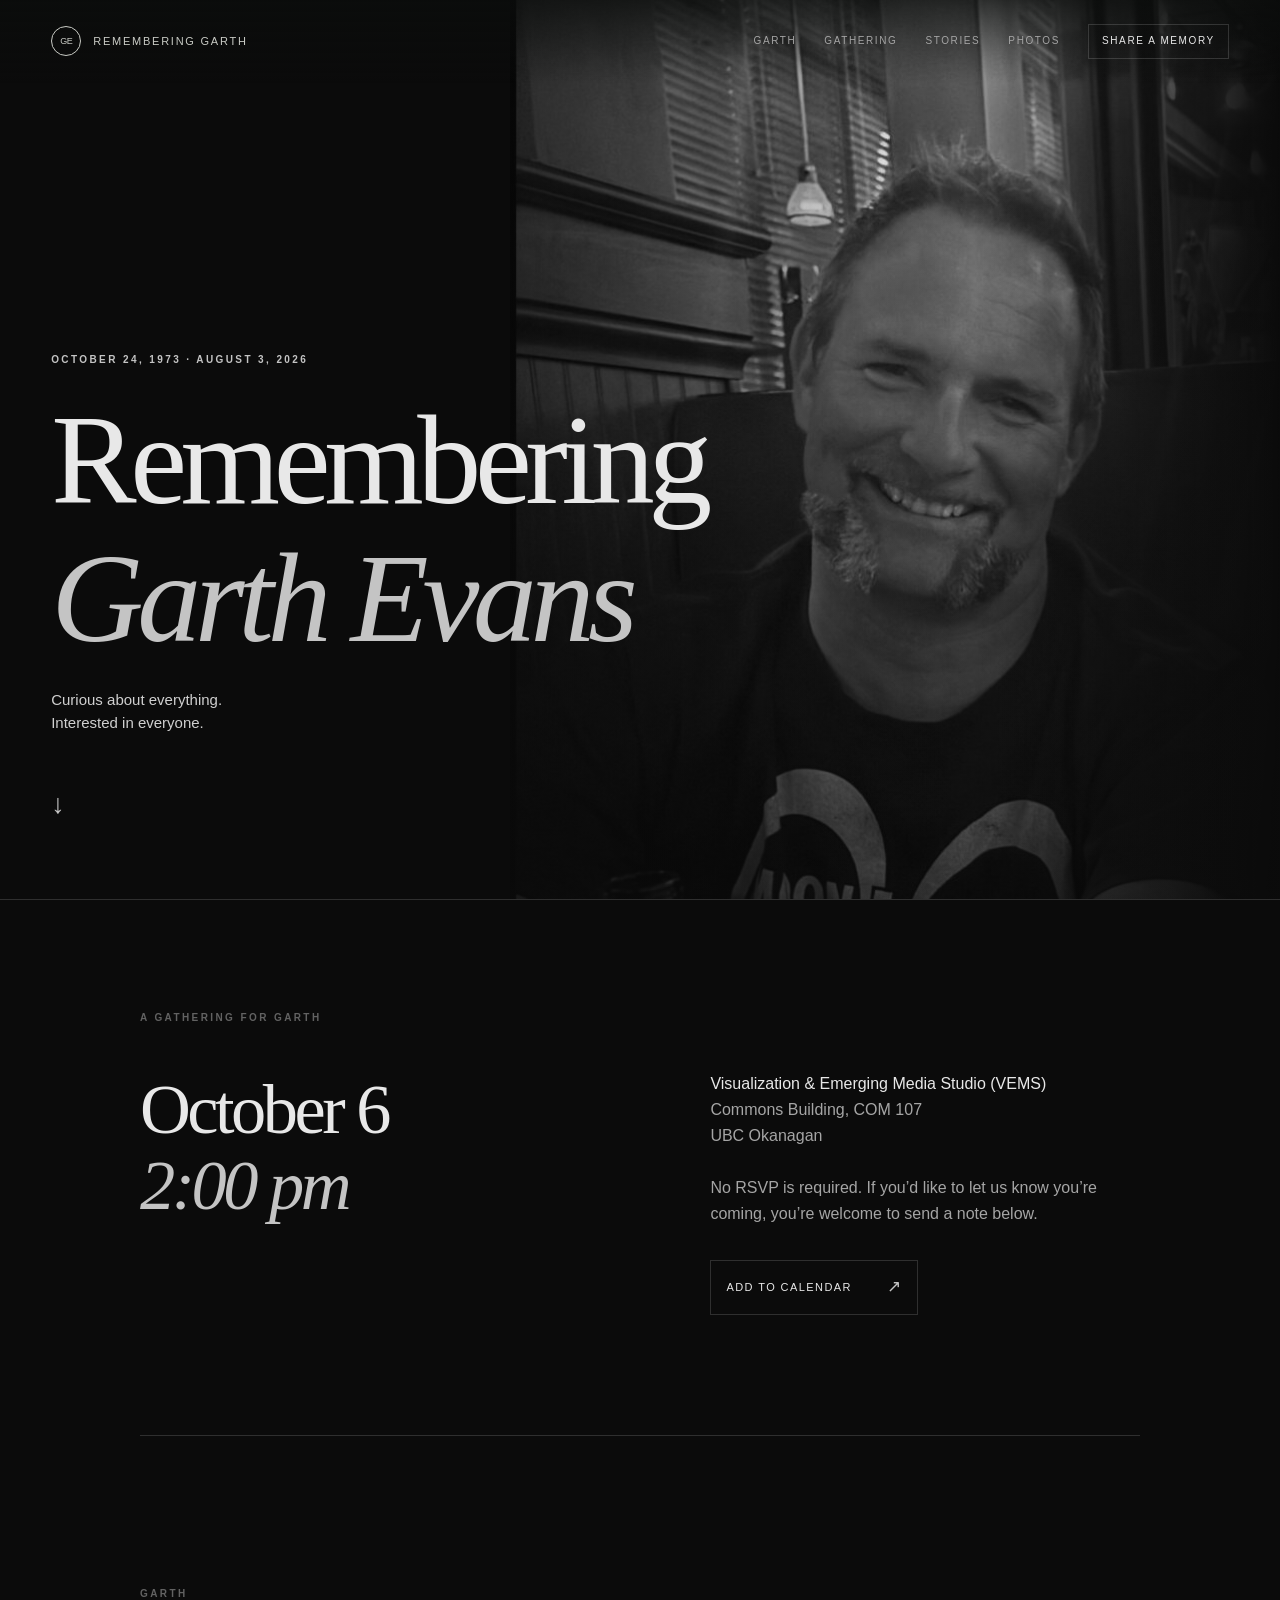
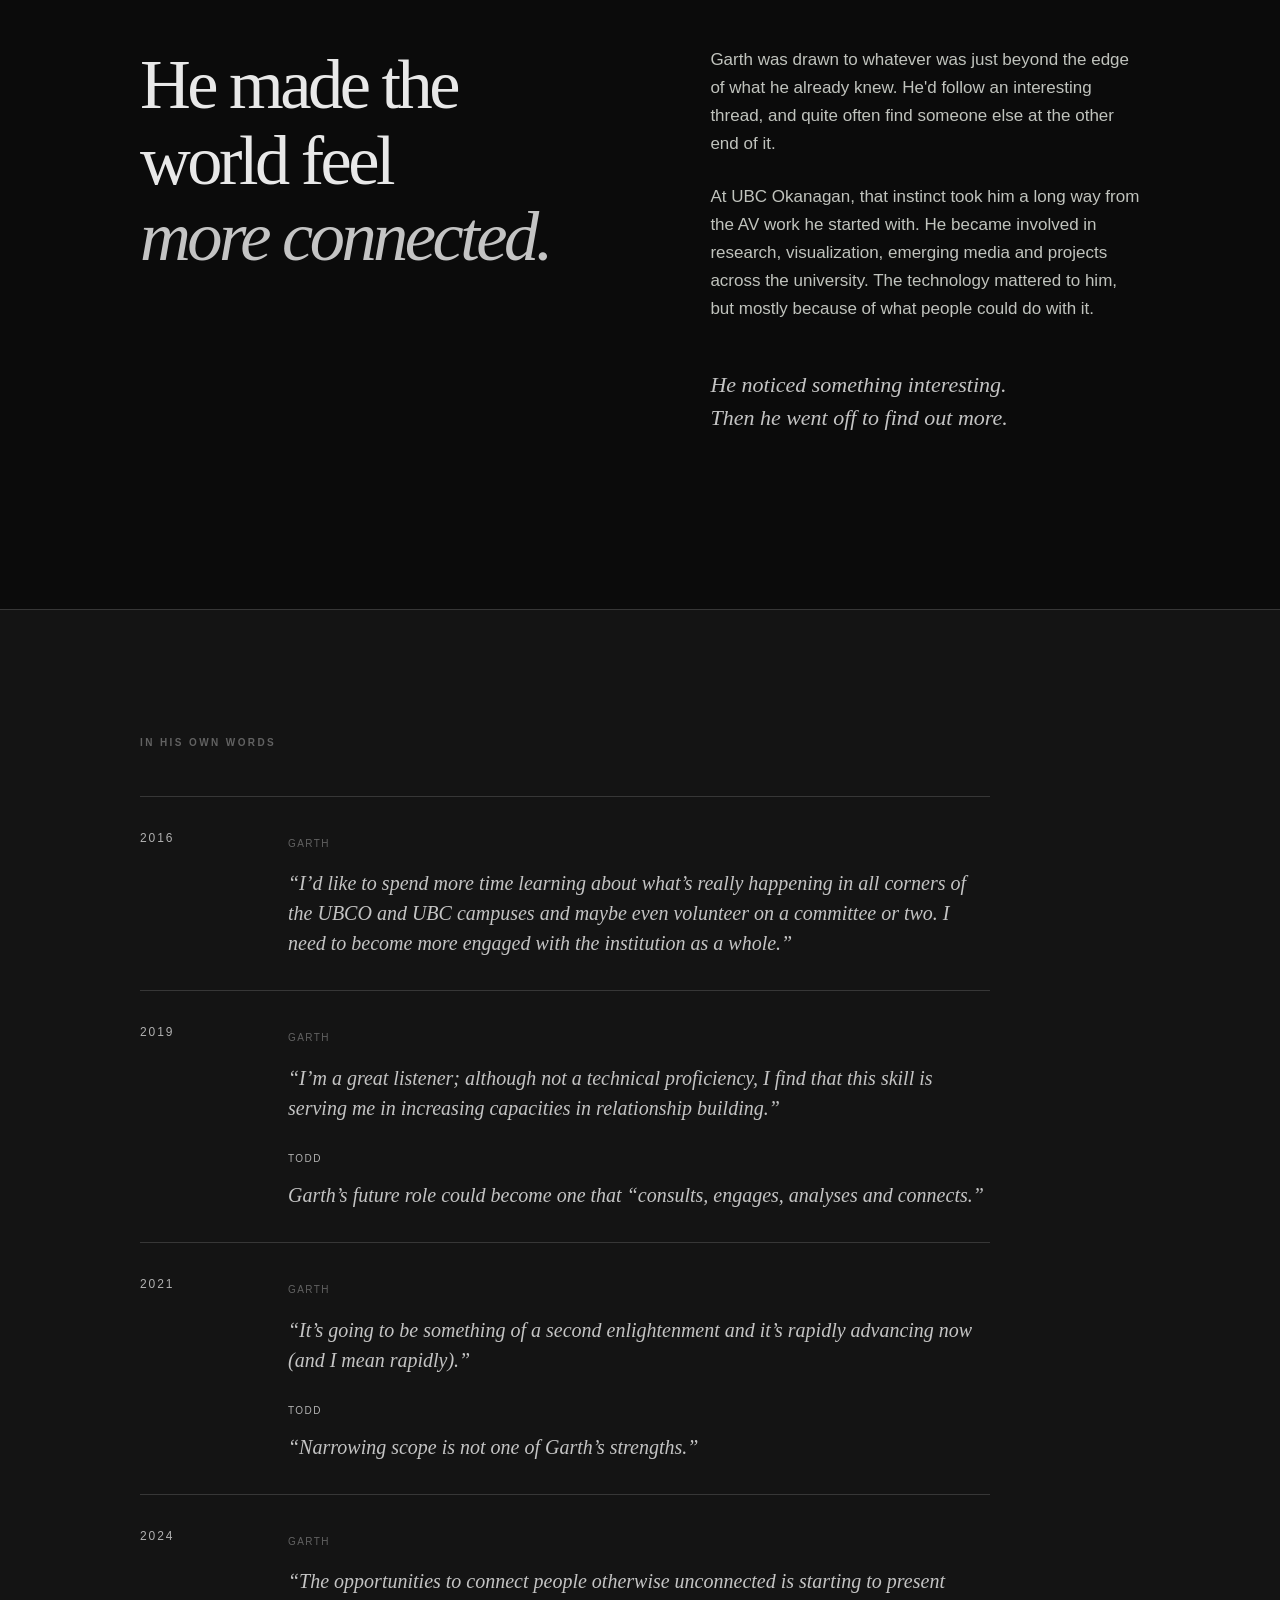
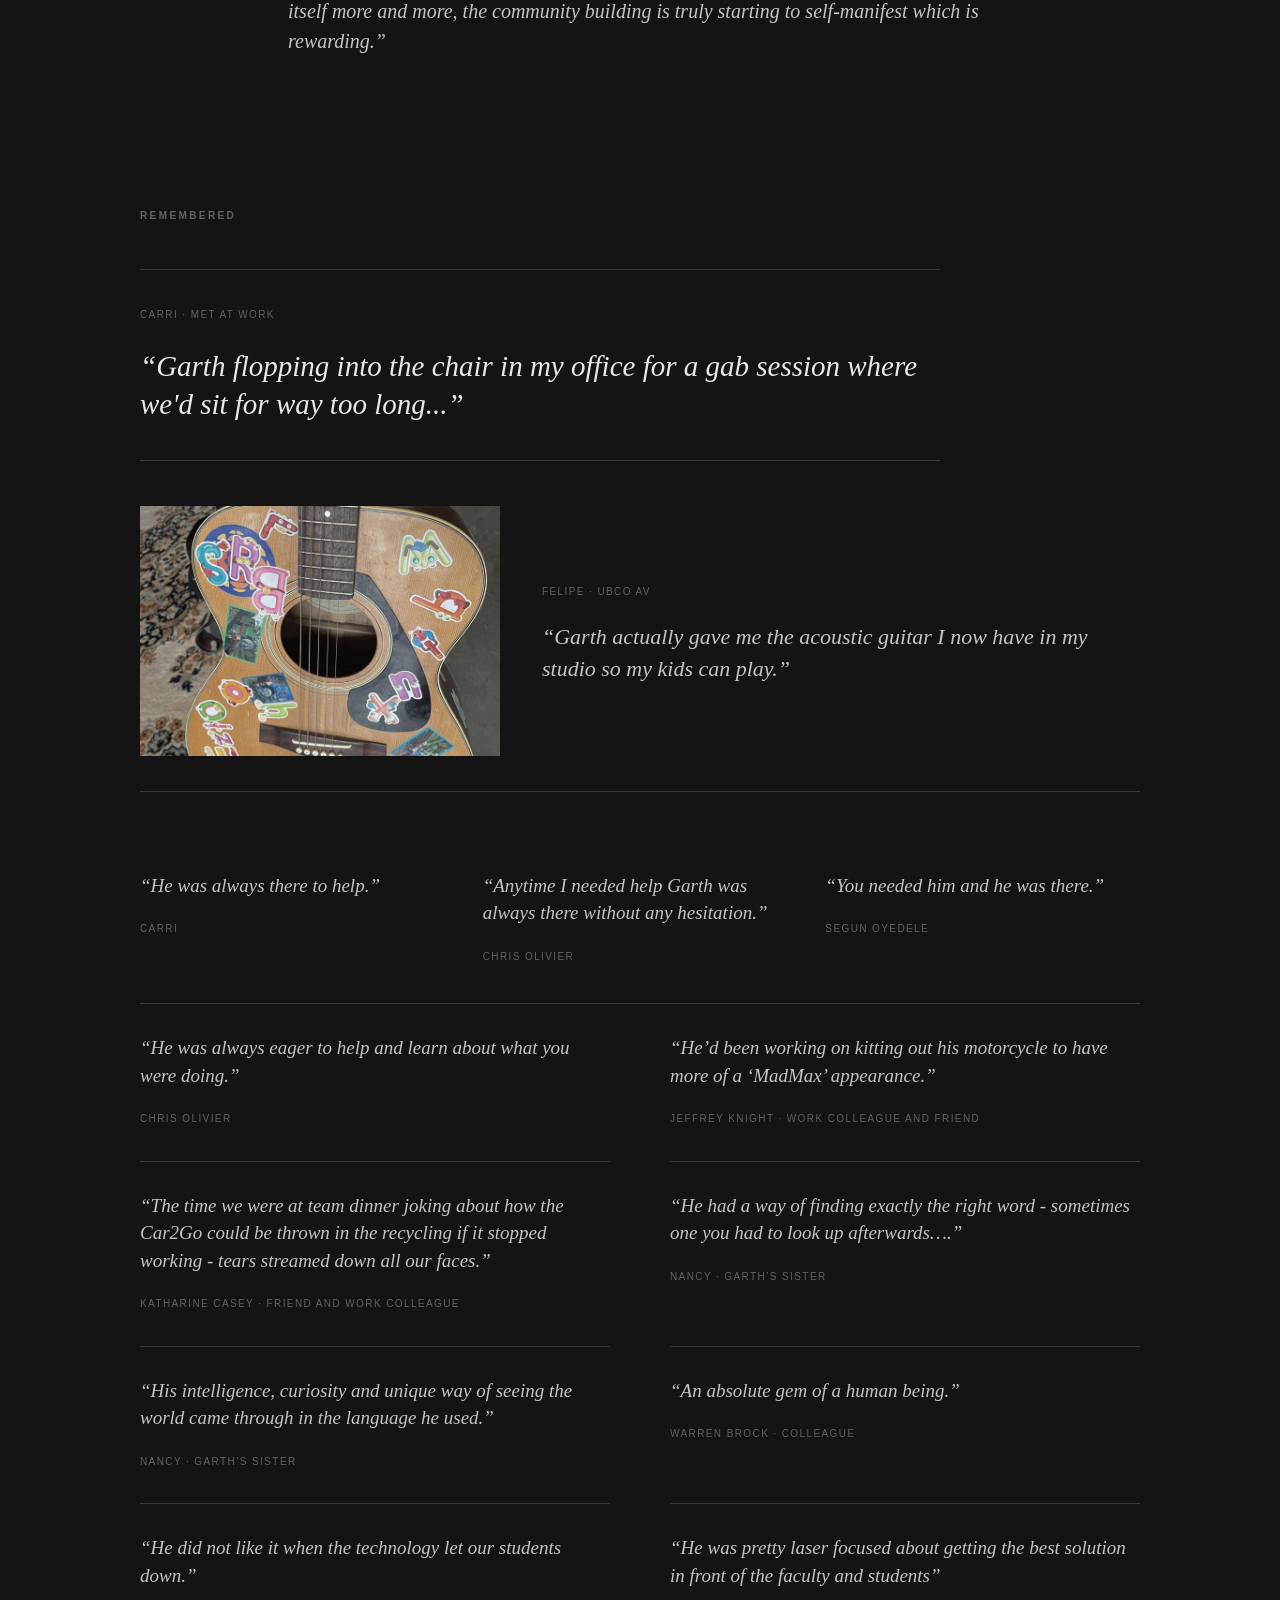
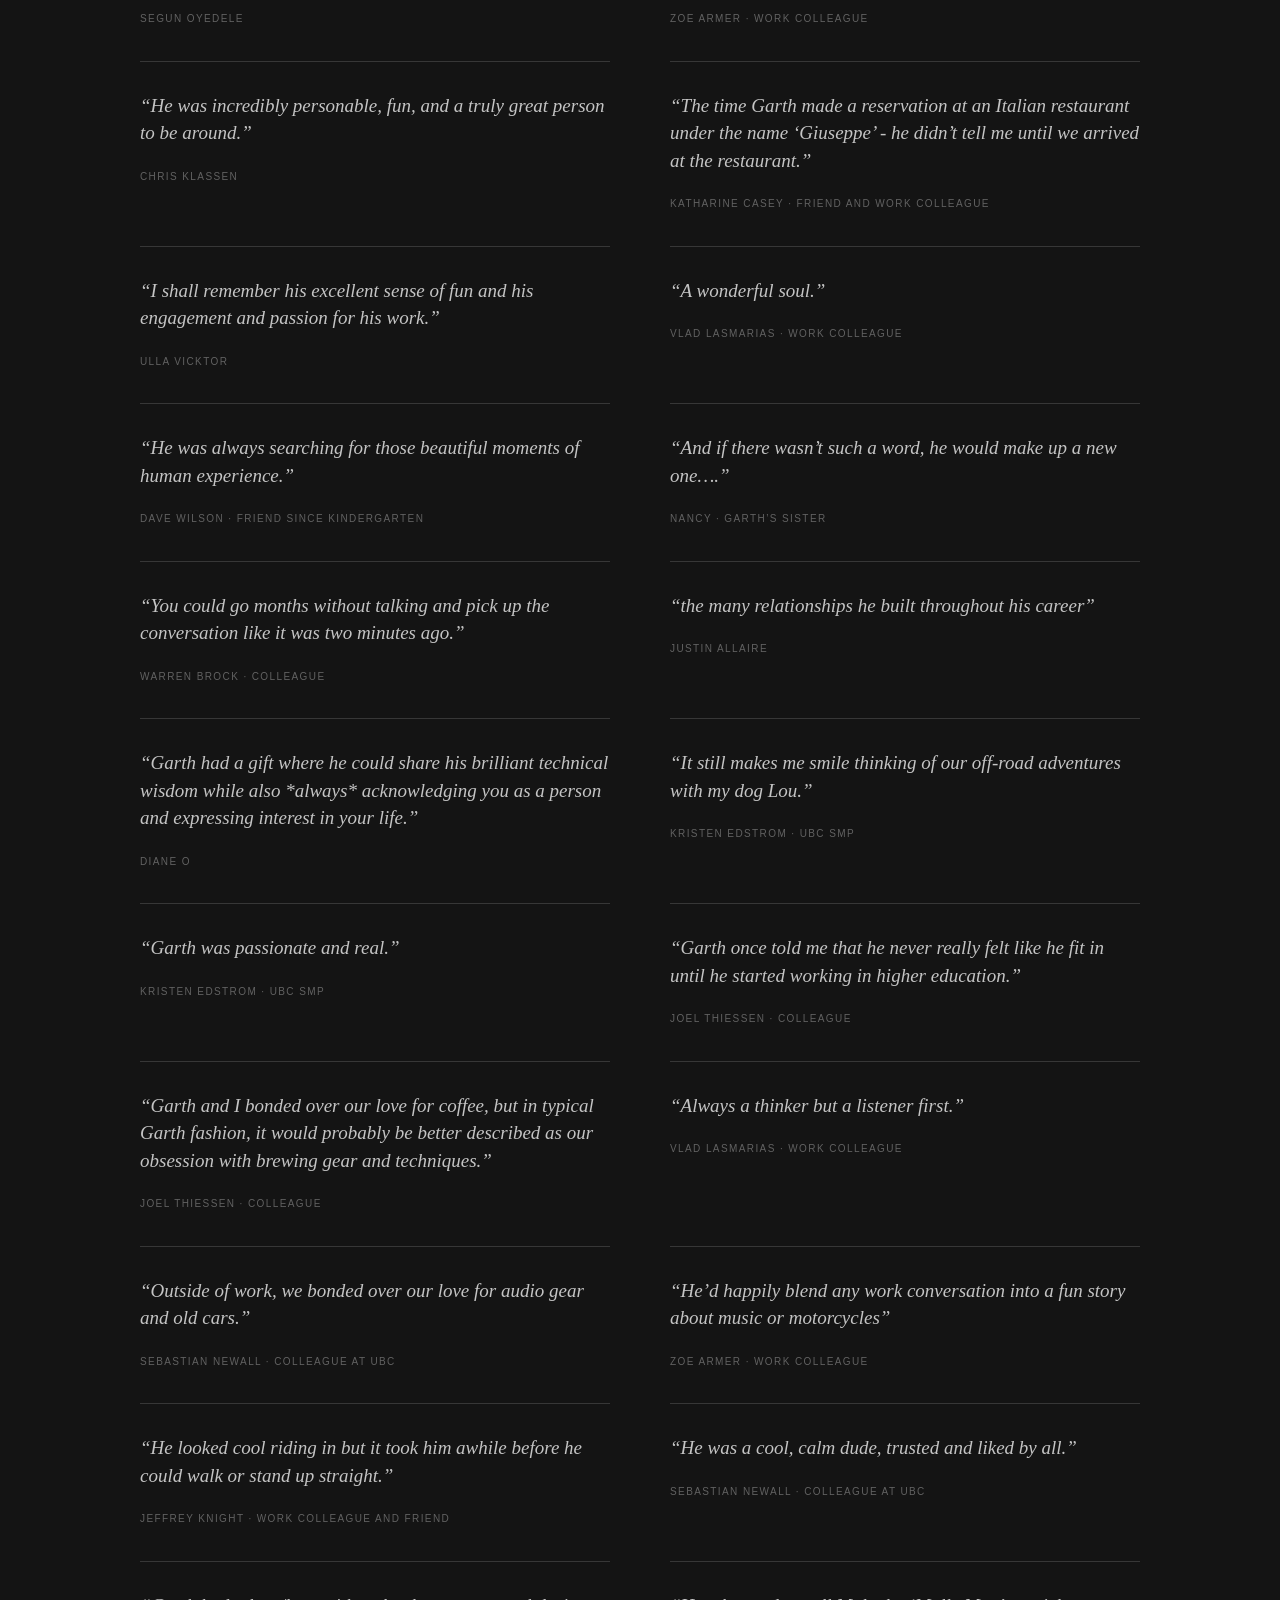
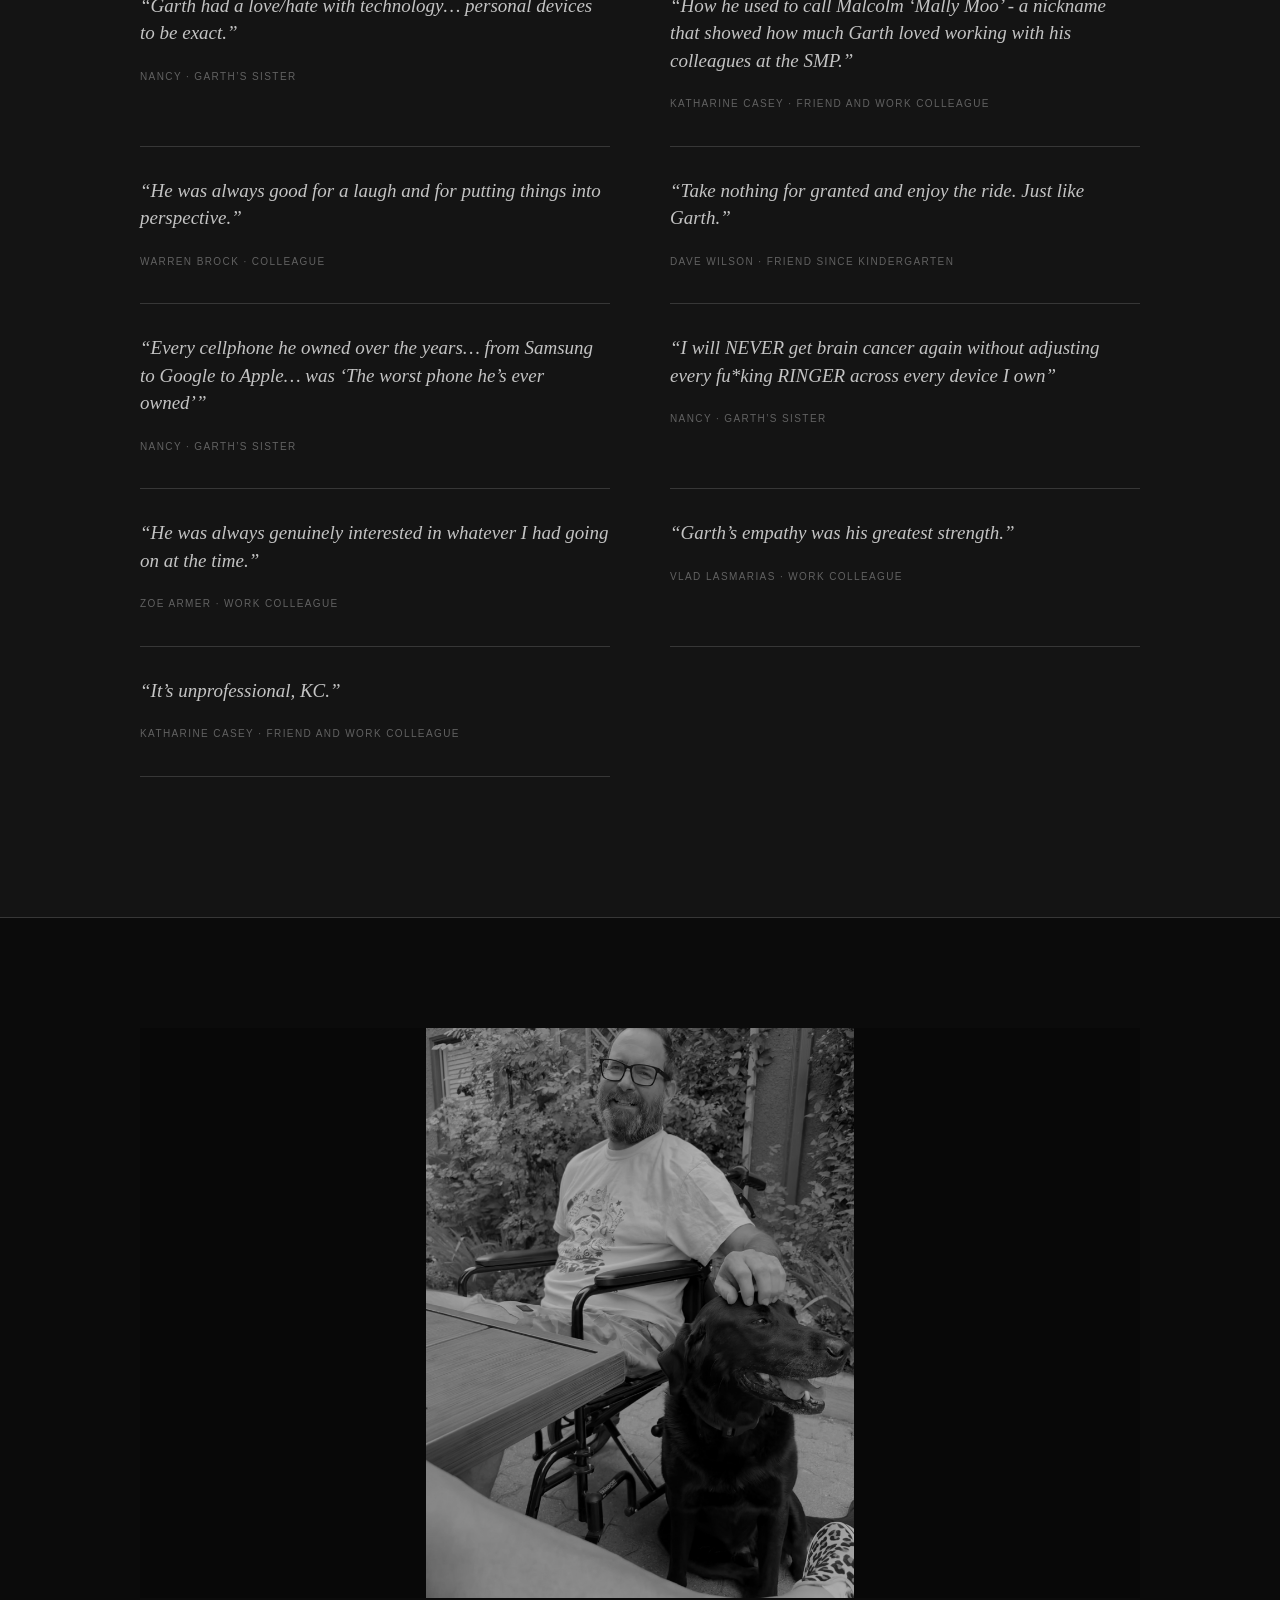
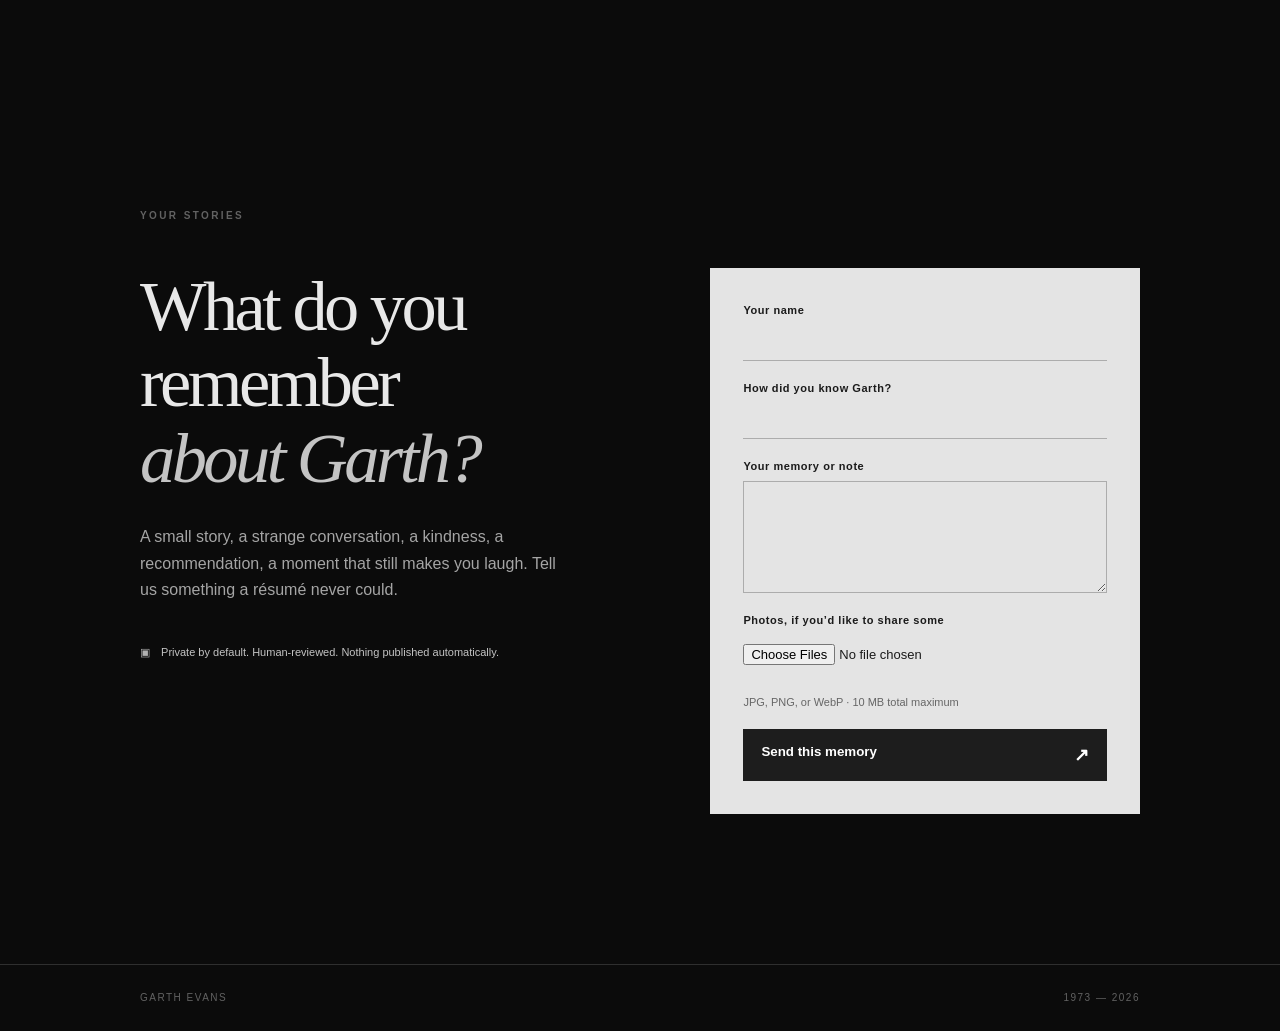
==== index.html @ 9cedb0d4 "Add Vlad Lasmarias memory to Stories" ====
<!doctype html>
<html lang="en">
  <head>
    <meta charset="utf-8" />
    <meta name="viewport" content="width=device-width, initial-scale=1" />
    <meta name="description" content="Remembering Garth Evans." />
    <meta name="robots" content="noindex, nofollow, noarchive" />
    <title>Remembering Garth Evans</title>
    <link rel="icon" href="images/favicon.svg" type="image/svg+xml" />
    <!-- Cloudflare Web Analytics -->
    <script type="module" src="https://static.cloudflareinsights.com/beacon.min.js" data-cf-beacon='{"token": "80791ef4f39b44099631a481dbf4d709"}'></script>
    <!-- End Cloudflare Web Analytics -->
    <link rel="stylesheet" href="assets/site.css" />
  </head>
  <body>
    <div class="site-bg" aria-hidden="true"></div>
    <header class="site-header">
      <a class="mark" href="#top" aria-label="Remembering Garth home"><span>GE</span> Remembering Garth</a>
      <nav aria-label="Main navigation">
        <a href="#story">Garth</a>
        <a href="#gathering">Gathering</a>
        <a href="#stories">Stories</a>
        <a href="#photos">Photos</a>
        <a class="nav-share" href="#share">Share a memory</a>
      </nav>
    </header>
    <main id="top">
      <section class="hero">
        <div class="hero-content">
          <p class="date">October 24, 1973 · August 3, 2026</p>
          <h1>Remembering<br /><em>Garth Evans</em></h1>
          <p class="hero-line">Curious about everything.<br />Interested in everyone.</p>
          <a class="down" href="#gathering" aria-label="See gathering details">↓</a>
        </div>
      </section>
      <section id="gathering" class="gathering section-shell">
        <div class="section-label">A gathering for Garth</div>
        <div class="gathering-grid">
          <h2>October 6<br /><em>2:00 pm</em></h2>
          <div class="gathering-copy">
            <p><strong>Visualization &amp; Emerging Media Studio (VEMS)</strong><br />Commons Building, COM 107<br />UBC Okanagan</p>
            <p>No RSVP is required. If you’d like to let us know you’re coming, you’re welcome to send a note below.</p>
            <a class="calendar-link" href="event.ics" download>Add to calendar <span>↗</span></a>
          </div>
        </div>
      </section>
      <section id="story" class="story section-shell">
          <div class="section-label">Garth</div>
        <div class="story-grid">
          <div><h2>He made the world feel<br /><em>more connected.</em></h2></div>
          <div class="story-copy">
            <p>Garth was drawn to whatever was just beyond the edge of what he already knew. He'd follow an interesting thread, and quite often find someone else at the other end of it.</p>
            <p>At UBC Okanagan, that instinct took him a long way from the AV work he started with. He became involved in research, visualization, emerging media and projects across the university. The technology mattered to him, but mostly because of what people could do with it.</p>
            <p class="signature">He noticed something interesting.<br />Then he went off to find out more.</p>
          </div>
        </div>
      </section>
      <section id="stories" class="remembered">
        <div class="section-shell">
          <div class="section-label">In his own words</div>
          <div class="review-sequence">
            <article class="review-entry"><div class="review-year">2016</div><div><span>Garth</span><p>“I’d like to spend more time learning about what’s really happening in all corners of the UBCO and UBC campuses and maybe even volunteer on a committee or two. I need to become more engaged with the institution as a whole.”</p></div></article>
            <article class="review-entry"><div class="review-year">2019</div><div><span>Garth</span><p>“I’m a great listener; although not a technical proficiency, I find that this skill is serving me in increasing capacities in relationship building.”</p><span class="review-counterpoint">Todd</span><p>Garth’s future role could become one that “consults, engages, analyses and connects.”</p></div></article>
            <article class="review-entry"><div class="review-year">2021</div><div><span>Garth</span><p>“It’s going to be something of a second enlightenment and it’s rapidly advancing now (and I mean rapidly).”</p><span class="review-counterpoint">Todd</span><p>“Narrowing scope is not one of Garth’s strengths.”</p></div></article>
            <article class="review-entry"><div class="review-year">2024</div><div><span>Garth</span><p>“The opportunities to connect people otherwise unconnected is starting to present itself more and more, the community building is truly starting to self-manifest which is rewarding.”</p></div></article>
          </div>
          <div class="remembered-voices">
            <div class="section-label">Remembered</div>
            <div class="voice-feature">
              <span>Carri · met at work</span>
              <p>“Garth flopping into the chair in my office for a gab session where we'd sit for way too long...”</p>
            </div>
            <figure class="voice-photo">
              <img src="images/felipe-garth-guitar.jpg" alt="The acoustic guitar Garth gave Felipe, now covered with his son's stickers" />
              <figcaption><span>Felipe · UBCO AV</span><p>“Garth actually gave me the acoustic guitar I now have in my studio so my kids can play.”</p></figcaption>
            </figure>
            <div class="voice-refrain">
              <blockquote><p>“He was always there to help.”</p><cite>Carri</cite></blockquote>
              <blockquote><p>“Anytime I needed help Garth was always there without any hesitation.”</p><cite>Chris Olivier</cite></blockquote>
              <blockquote><p>“You needed him and he was there.”</p><cite>Segun Oyedele</cite></blockquote>
            </div>
            <div class="voice-grid">
              <blockquote><p>“He was always eager to help and learn about what you were doing.”</p><cite>Chris Olivier</cite></blockquote>
              <blockquote><p>“He’d been working on kitting out his motorcycle to have more of a ‘MadMax’ appearance.”</p><cite>Jeffrey Knight · work colleague and friend</cite></blockquote>
              <blockquote><p>“The time we were at team dinner joking about how the Car2Go could be thrown in the recycling if it stopped working - tears streamed down all our faces.”</p><cite>Katharine Casey · friend and work colleague</cite></blockquote>
              <blockquote><p>“He had a way of finding exactly the right word - sometimes one you had to look up afterwards….”</p><cite>Nancy · Garth’s sister</cite></blockquote>
              <blockquote><p>“His intelligence, curiosity and unique way of seeing the world came through in the language he used.”</p><cite>Nancy · Garth’s sister</cite></blockquote>
              <blockquote><p>“An absolute gem of a human being.”</p><cite>Warren Brock · colleague</cite></blockquote>
              <blockquote><p>“He did not like it when the technology let our students down.”</p><cite>Segun Oyedele</cite></blockquote>
              <blockquote><p>“He was pretty laser focused about getting the best solution in front of the faculty and students”</p><cite>Zoe Armer · work colleague</cite></blockquote>
              <blockquote><p>“He was incredibly personable, fun, and a truly great person to be around.”</p><cite>Chris Klassen</cite></blockquote>
              <blockquote><p>“The time Garth made a reservation at an Italian restaurant under the name ‘Giuseppe’ - he didn’t tell me until we arrived at the restaurant.”</p><cite>Katharine Casey · friend and work colleague</cite></blockquote>
              <blockquote><p>“I shall remember his excellent sense of fun and his engagement and passion for his work.”</p><cite>Ulla Vicktor</cite></blockquote>
              <blockquote><p>“A wonderful soul.”</p><cite>Vlad Lasmarias · work colleague</cite></blockquote>
              <blockquote><p>“He was always searching for those beautiful moments of human experience.”</p><cite>Dave Wilson · friend since kindergarten</cite></blockquote>
              <blockquote><p>“And if there wasn’t such a word, he would make up a new one….”</p><cite>Nancy · Garth’s sister</cite></blockquote>
              <blockquote><p>“You could go months without talking and pick up the conversation like it was two minutes ago.”</p><cite>Warren Brock · colleague</cite></blockquote>
              <blockquote><p>“the many relationships he built throughout his career”</p><cite>Justin Allaire</cite></blockquote>
              <blockquote><p>“Garth had a gift where he could share his brilliant technical wisdom while also *always* acknowledging you as a person and expressing interest in your life.”</p><cite>Diane O</cite></blockquote>
              <blockquote><p>“It still makes me smile thinking of our off-road adventures with my dog Lou.”</p><cite>Kristen Edstrom · UBC SMP</cite></blockquote>
              <blockquote><p>“Garth was passionate and real.”</p><cite>Kristen Edstrom · UBC SMP</cite></blockquote>
              <blockquote><p>“Garth once told me that he never really felt like he fit in until he started working in higher education.”</p><cite>Joel Thiessen · colleague</cite></blockquote>
              <blockquote><p>“Garth and I bonded over our love for coffee, but in typical Garth fashion, it would probably be better described as our obsession with brewing gear and techniques.”</p><cite>Joel Thiessen · colleague</cite></blockquote>
              <blockquote><p>“Always a thinker but a listener first.”</p><cite>Vlad Lasmarias · work colleague</cite></blockquote>
              <blockquote><p>“Outside of work, we bonded over our love for audio gear and old cars.”</p><cite>Sebastian Newall · colleague at UBC</cite></blockquote>
              <blockquote><p>“He’d happily blend any work conversation into a fun story about music or motorcycles”</p><cite>Zoe Armer · work colleague</cite></blockquote>
              <blockquote><p>“He looked cool riding in but it took him awhile before he could walk or stand up straight.”</p><cite>Jeffrey Knight · work colleague and friend</cite></blockquote>
              <blockquote><p>“He was a cool, calm dude, trusted and liked by all.”</p><cite>Sebastian Newall · colleague at UBC</cite></blockquote>
              <blockquote><p>“Garth had a love/hate with technology… personal devices to be exact.”</p><cite>Nancy · Garth’s sister</cite></blockquote>
              <blockquote><p>“How he used to call Malcolm ‘Mally Moo’ - a nickname that showed how much Garth loved working with his colleagues at the SMP.”</p><cite>Katharine Casey · friend and work colleague</cite></blockquote>
              <blockquote><p>“He was always good for a laugh and for putting things into perspective.”</p><cite>Warren Brock · colleague</cite></blockquote>
              <blockquote><p>“Take nothing for granted and enjoy the ride. Just like Garth.”</p><cite>Dave Wilson · friend since kindergarten</cite></blockquote>
              <blockquote><p>“Every cellphone he owned over the years… from Samsung to Google to Apple… was ‘The worst phone he’s ever owned’”</p><cite>Nancy · Garth’s sister</cite></blockquote>
              <blockquote><p>“I will NEVER get brain cancer again without adjusting every fu*king RINGER across every device I own”</p><cite>Nancy · Garth’s sister</cite></blockquote>
              <blockquote><p>“He was always genuinely interested in whatever I had going on at the time.”</p><cite>Zoe Armer · work colleague</cite></blockquote>
              <blockquote><p>“Garth’s empathy was his greatest strength.”</p><cite>Vlad Lasmarias · work colleague</cite></blockquote>
              <blockquote><p>“It’s unprofessional, KC.”</p><cite>Katharine Casey · friend and work colleague</cite></blockquote>
            </div>
          </div>
        </div>
      </section>
      <section id="photos" class="photo-break" aria-label="Garth in the garden">
        <img src="images/garth-garden.jpg" alt="Garth Evans with a black dog in a garden" />
      </section>
      <section id="share" class="share section-shell">
        <div class="section-label">Your stories</div>
        <div class="share-grid">
          <div>
            <h2>What do you remember<br /><em>about Garth?</em></h2>
            <p class="share-intro">A small story, a strange conversation, a kindness, a recommendation, a moment that still makes you laugh. Tell us something a résumé never could.</p>
            <p class="private"><span>▣</span> Private by default. Human-reviewed. Nothing published automatically.</p>
          </div>
          <form id="memory-form" class="memory-form" action="https://formsubmit.co/toddzim+ge@gmail.com" method="POST" enctype="multipart/form-data">
            <input type="hidden" name="_subject" value="A memory of Garth Evans" />
            <input type="hidden" name="_template" value="table" />
            <input type="hidden" name="_next" value="https://toddzim33.github.io/garth-evans-memorial/thanks.html" />
            <input type="hidden" name="_url" value="https://toddzim33.github.io/garth-evans-memorial/" />
            <input type="text" name="_honey" tabindex="-1" autocomplete="off" aria-hidden="true" style="display:none" />
            <label>Your name<input name="name" type="text" autocomplete="name" required /></label>
            <label>How did you know Garth?<input name="relationship" type="text" /></label>
            <label>Your memory or note<textarea name="memory" rows="5" required></textarea></label>
            <label>Photos, if you’d like to share some<input name="photo" type="file" accept="image/jpeg,image/png,image/webp" multiple /></label>
            <p class="form-status" id="photo-status" role="status">JPG, PNG, or WebP · 10 MB total maximum</p>
            <button type="submit">Send this memory <span>↗</span></button>
          </form>
        </div>
      </section>
    </main>
    <footer><div class="section-shell"><span>Garth Evans</span><span>1973 — 2026</span></div></footer>
    <script src="assets/site.js"></script>
  </body>
</html>
---- assets/site.css ----
:root { --black:#0b0b0b; --ink:#e8e8e8; --muted:#a5a5a5; --dim:#626262; --green:#c4c4c4; --accent:#b1b1b1; --line:rgba(232,232,232,.16); }
* { box-sizing:border-box; } html { scroll-behavior:smooth; } body { margin:0; background:var(--black); color:var(--ink); font-family:Arial,Helvetica,sans-serif; line-height:1.65; } a { color:inherit; text-decoration:none; } img { display:block; width:100%; }
.site-bg { position:fixed; inset:0; z-index:-2; background:var(--black); opacity:.55; }
.site-header { position:fixed; top:0; left:0; right:0; z-index:20; display:flex; justify-content:space-between; align-items:center; padding:24px 4vw; background:linear-gradient(rgba(11,13,12,.75),transparent); } .mark { display:flex; align-items:center; gap:12px; font-size:11px; letter-spacing:.16em; text-transform:uppercase; color:#c9cbc5; } .mark span { display:grid; place-items:center; width:30px; height:30px; border:1px solid #c9cbc5; border-radius:50%; font-size:9px; letter-spacing:-.06em; } nav { display:flex; align-items:center; gap:28px; font-size:10px; letter-spacing:.16em; text-transform:uppercase; color:var(--muted); } nav a:hover { color:#fff; } .nav-share { padding:8px 13px; border:1px solid var(--line); color:var(--ink); }
.section-shell { width:min(1000px,88vw); margin:auto; } .hero { min-height:100vh; height:800px; max-height:100vh; position:relative; display:flex; align-items:flex-end; border-bottom:1px solid var(--line); background:var(--black); overflow:hidden; } .hero::before { content:""; position:absolute; inset:0; background:url("../images/garth-in-memoriam-bw.jpg") right center/auto 100% no-repeat; filter:brightness(1); -webkit-mask-image:linear-gradient(90deg,transparent 0%,rgba(0,0,0,.35) 10%,#000 28%,#000 76%,transparent 100%); mask-image:linear-gradient(90deg,transparent 0%,rgba(0,0,0,.35) 10%,#000 28%,#000 76%,transparent 100%); } .hero::after { content:""; position:absolute; inset:0; background:linear-gradient(90deg,rgba(11,11,11,.94) 0%,rgba(11,11,11,.55) 44%,rgba(11,11,11,0) 76%,rgba(11,11,11,.38) 100%),linear-gradient(transparent 18%,rgba(11,11,11,.68) 100%); } .hero-content { position:relative; z-index:1; padding:0 4vw 8vh; } .date,.section-label { color:var(--green); text-transform:uppercase; letter-spacing:.24em; font-size:10px; font-weight:bold; } h1,h2,h3 { margin:0; font-family:Georgia,"Times New Roman",serif; font-weight:normal; line-height:1.08; letter-spacing:-.05em; } h1 { font-size:clamp(58px,10vw,130px); margin:22px 0; } h1 em,h2 em { color:var(--green); font-style:italic; } .hero-line { color:#d0d0d0; font-size:15px; line-height:1.5; } .down { display:block; margin-top:48px; color:var(--green); font-size:27px; }
.story { padding:150px 0; } .story-grid,.share-grid { display:grid; grid-template-columns:1fr 1fr; gap:11vw; } .section-label { margin-bottom:44px; color:var(--dim); } h2 { font-size:clamp(42px,5.5vw,72px); } .story-copy { color:#c0c3bd; font-size:17px; max-width:490px; } .story-copy p { margin:0 0 25px; } .signature { color:var(--green); font:italic 22px/1.5 Georgia,serif; margin-top:45px !important; }
.gathering { padding:110px 0 120px; border-bottom:1px solid var(--line); } .gathering-grid { display:grid; grid-template-columns:1fr 1fr; gap:11vw; } .gathering-copy { color:var(--muted); font-size:16px; max-width:430px; } .gathering-copy p { margin:0 0 25px; } .gathering-copy strong { color:var(--ink); font-weight:normal; } .calendar-link { display:inline-flex; align-items:center; gap:35px; margin-top:8px; padding:12px 15px; border:1px solid var(--line); color:var(--ink); font-size:11px; letter-spacing:.13em; text-transform:uppercase; } .calendar-link span { color:var(--green); font-size:17px; } .calendar-link:hover { border-color:var(--ink); }
.remembered { padding:125px 0 140px; border-top:1px solid var(--line); border-bottom:1px solid var(--line); background:rgba(22,22,22,.88); } .review-sequence { max-width:850px; } .review-entry { display:grid; grid-template-columns:110px 1fr; gap:38px; padding:32px 0; border-top:1px solid var(--line); } .review-year { color:var(--accent); font-size:12px; letter-spacing:.16em; } .review-entry span { color:var(--dim); font-size:10px; text-transform:uppercase; letter-spacing:.14em; } .review-entry p { max-width:700px; margin:13px 0 0; color:var(--green); font:italic 20px/1.5 Georgia,serif; } .review-entry .review-counterpoint { display:block; margin-top:28px; color:var(--accent); }
.voice-photo { display:grid; grid-template-columns:minmax(220px,360px) 1fr; gap:42px; align-items:center; margin:45px 0 35px; padding:0 0 35px; border-bottom:1px solid var(--line); } .voice-photo img { width:100%; height:250px; object-fit:cover; object-position:center 62%; filter:grayscale(.35) contrast(.96); } .voice-photo figcaption span { color:var(--dim); font-size:10px; text-transform:uppercase; letter-spacing:.14em; } .voice-photo figcaption p { margin:18px 0 0; color:var(--green); font:italic 22px/1.45 Georgia,serif; }
.remembered-voices { margin-top:120px; } .voice-feature { max-width:800px; padding:30px 0 36px; border-top:1px solid var(--line); border-bottom:1px solid var(--line); } .voice-feature span,.voice-refrain cite,.voice-grid cite { color:var(--dim); font-size:10px; text-transform:uppercase; letter-spacing:.14em; font-style:normal; } .voice-feature p { margin:22px 0 0; color:var(--ink); font:italic 29px/1.3 Georgia,serif; } .voice-refrain { display:grid; grid-template-columns:repeat(3,1fr); gap:28px; padding:45px 0 35px; border-bottom:1px solid var(--line); } blockquote { margin:0; } .voice-refrain p,.voice-grid p { margin:0 0 15px; color:var(--green); font:italic 19px/1.45 Georgia,serif; } .voice-grid { display:grid; grid-template-columns:repeat(2,1fr); gap:0 60px; } .voice-grid blockquote { padding:30px 0; border-bottom:1px solid var(--line); }
.photo-break { width:min(1000px,88vw); margin:0 auto; padding:110px 0 80px; } .photo-break img { width:100%; height:570px; object-fit:contain; object-position:center; background:var(--black); filter:grayscale(1) brightness(.72); } .photo-break p { color:var(--dim); font:italic 12px Georgia,serif; margin:13px 0 0; }
.share { padding:130px 0 150px; } .share-intro { color:var(--muted); font-size:16px; max-width:420px; margin-top:28px; } .private { color:var(--green); font-size:11px; margin-top:40px; } .private span { color:var(--accent); margin-right:8px; } .memory-form { display:grid; gap:18px; padding:33px; background:#e4e4e4; color:#1b1b1b; } .memory-form label { display:grid; gap:5px; font-size:11px; font-weight:bold; letter-spacing:.05em; } .memory-form input[type=text],.memory-form textarea { width:100%; border:0; border-bottom:1px solid rgba(27,27,27,.28); padding:9px 0; background:transparent; color:#1b1b1b; font:16px Arial,sans-serif; outline:none; } .memory-form textarea { border:1px solid rgba(27,27,27,.28); padding:10px; resize:vertical; } .memory-form input[type=file] { width:100%; padding:10px 0; font:13px Arial,sans-serif; } .memory-form .check { display:block; font-weight:normal; letter-spacing:0; } .check input { accent-color:#666; margin-right:8px; } .memory-form button { border:0; padding:15px 18px; background:#1d1d1d; color:#fff; text-align:left; font-weight:bold; cursor:pointer; } .memory-form button span { float:right; font-size:18px; } .form-status { color:#666; font-size:11px; margin:0; } footer { border-top:1px solid var(--line); padding:25px 0; color:var(--dim); font-size:10px; letter-spacing:.15em; text-transform:uppercase; } footer .section-shell { display:flex; justify-content:space-between; }
@media(max-width:700px) { .site-header { padding:18px 6vw; } nav a:not(.nav-share) { display:none; } .hero { height:86vh; min-height:620px; } .hero::before { background-position:center center; background-size:auto 100%; } .hero-content { padding:0 6vw 8vh; } .story,.gathering,.remembered,.share { padding:90px 0; } .story-grid,.gathering-grid,.share-grid { grid-template-columns:1fr; gap:45px; } .review-entry { grid-template-columns:1fr; gap:10px; } .review-entry p { font-size:18px; } .remembered-voices { margin-top:85px; } .voice-feature p { font-size:24px; } .voice-photo { grid-template-columns:1fr; gap:22px; } .voice-photo img { height:300px; } .voice-refrain,.voice-grid { grid-template-columns:1fr; gap:0; } .voice-refrain blockquote { padding:25px 0; border-bottom:1px solid var(--line); } .photo-break { padding:75px 0 50px; } .photo-break img { height:520px; } footer .section-shell { display:block; } footer span { display:block; margin:7px 0; } }
.thanks-page { min-height:100vh; display:grid; place-items:center; background:var(--black); } .thanks { padding:10vh 0; } .thanks h1 { font-size:clamp(58px,10vw,120px); margin:22px 0; } .thanks p:not(.section-label) { color:var(--muted); font-size:17px; } .thanks-link { display:inline-block; margin-top:32px; color:var(--green); font-size:12px; text-transform:uppercase; letter-spacing:.14em; }
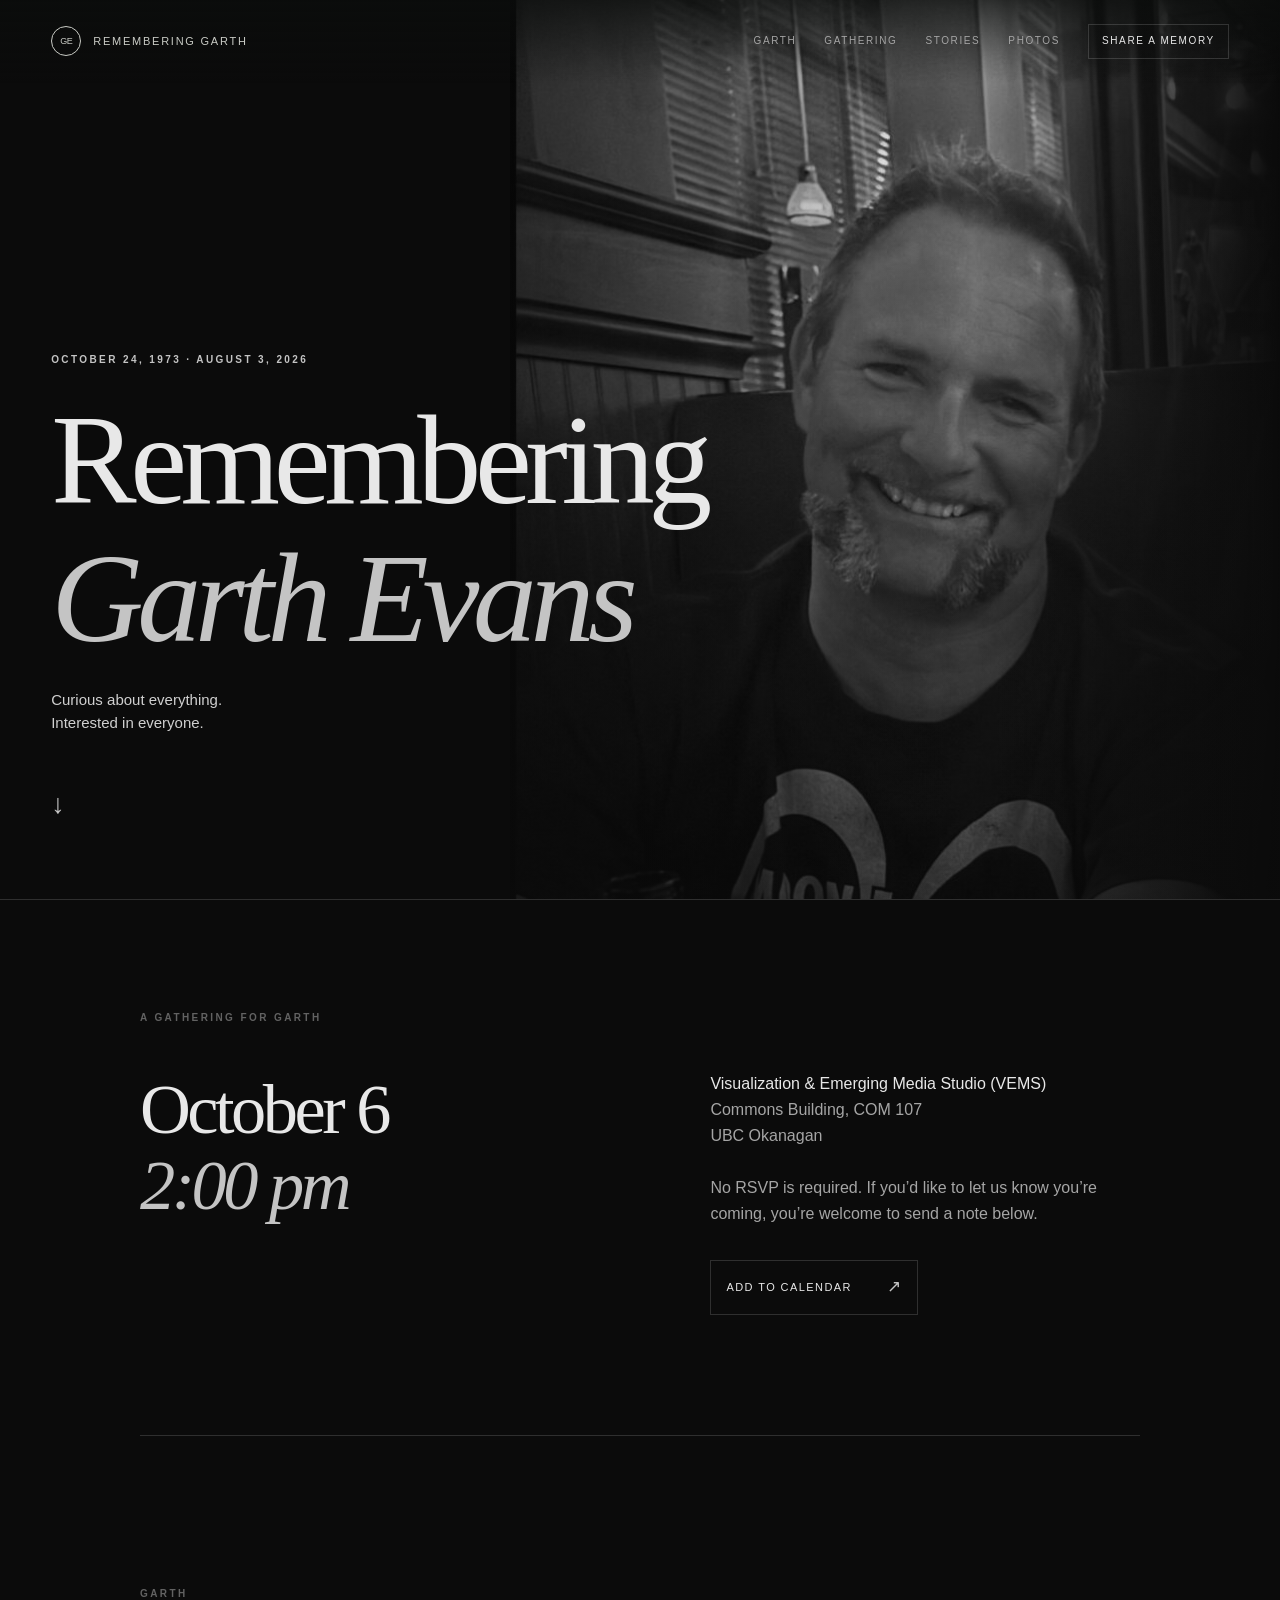
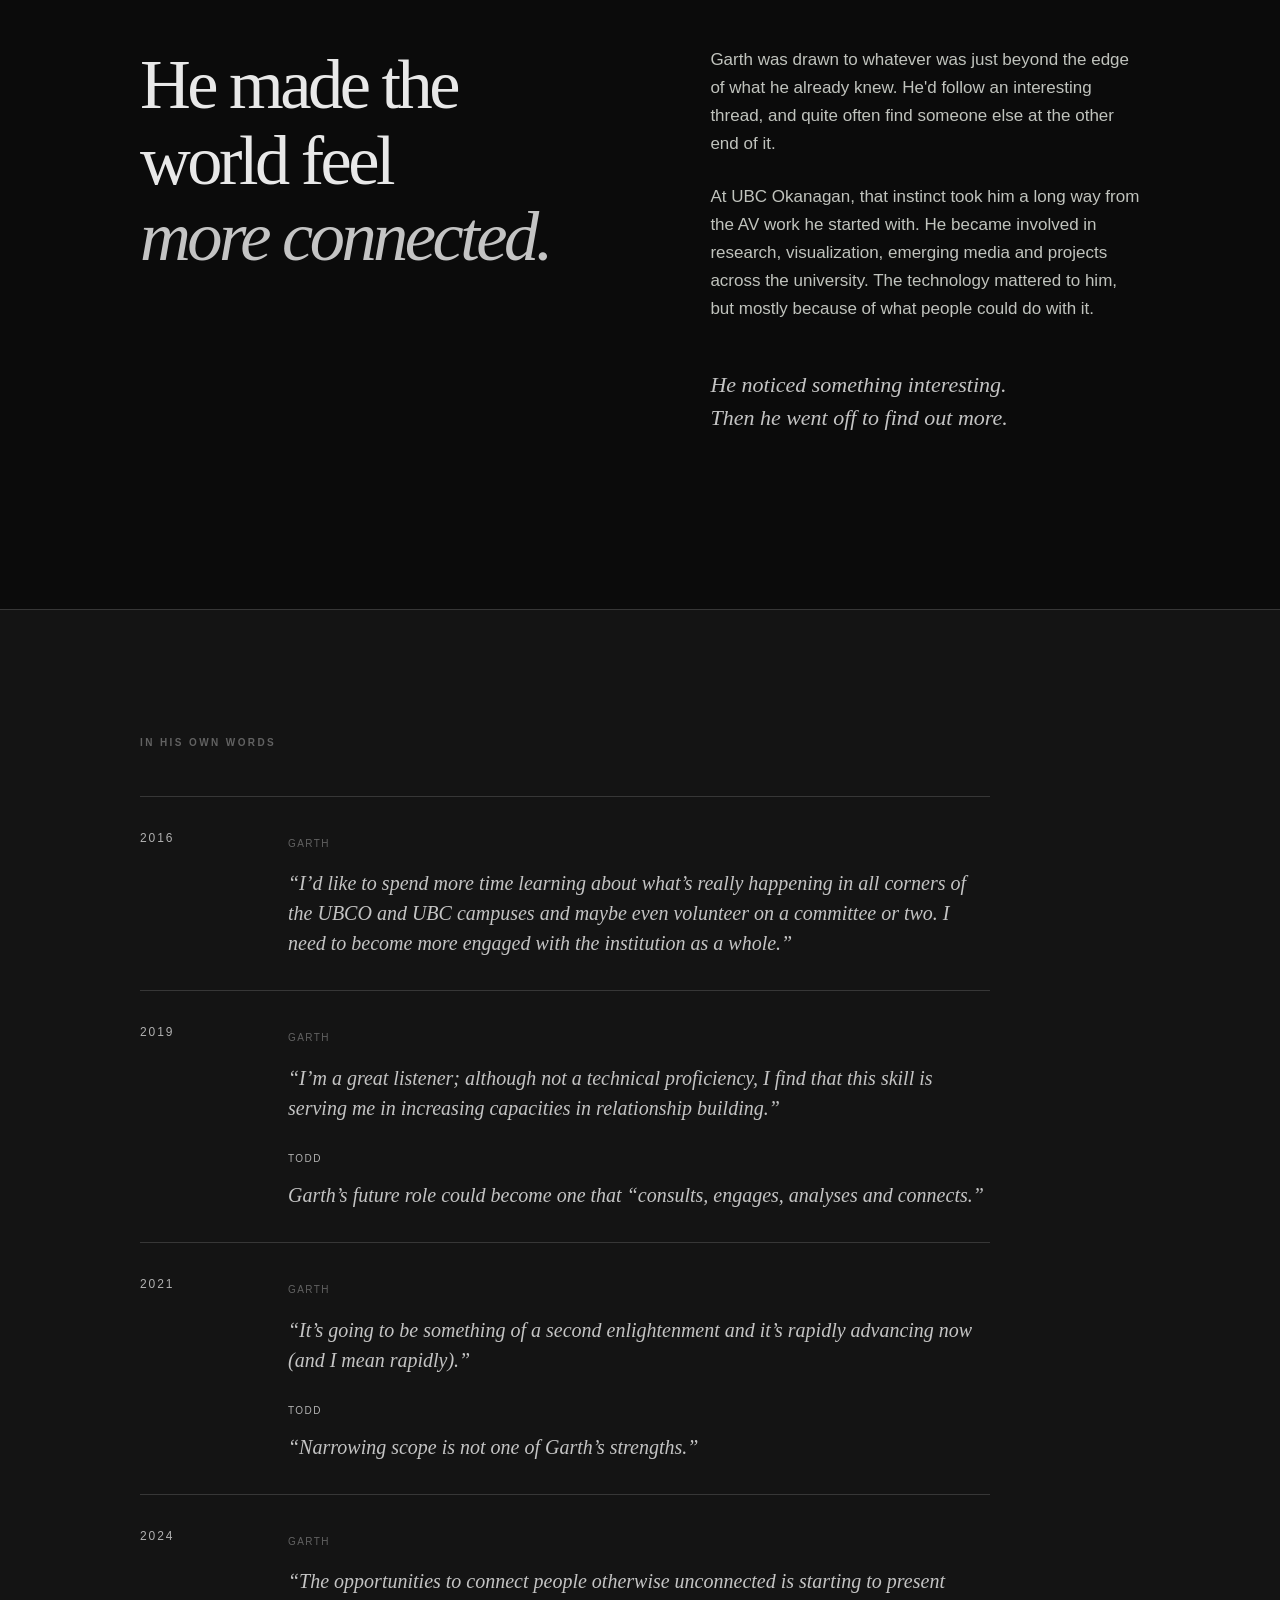
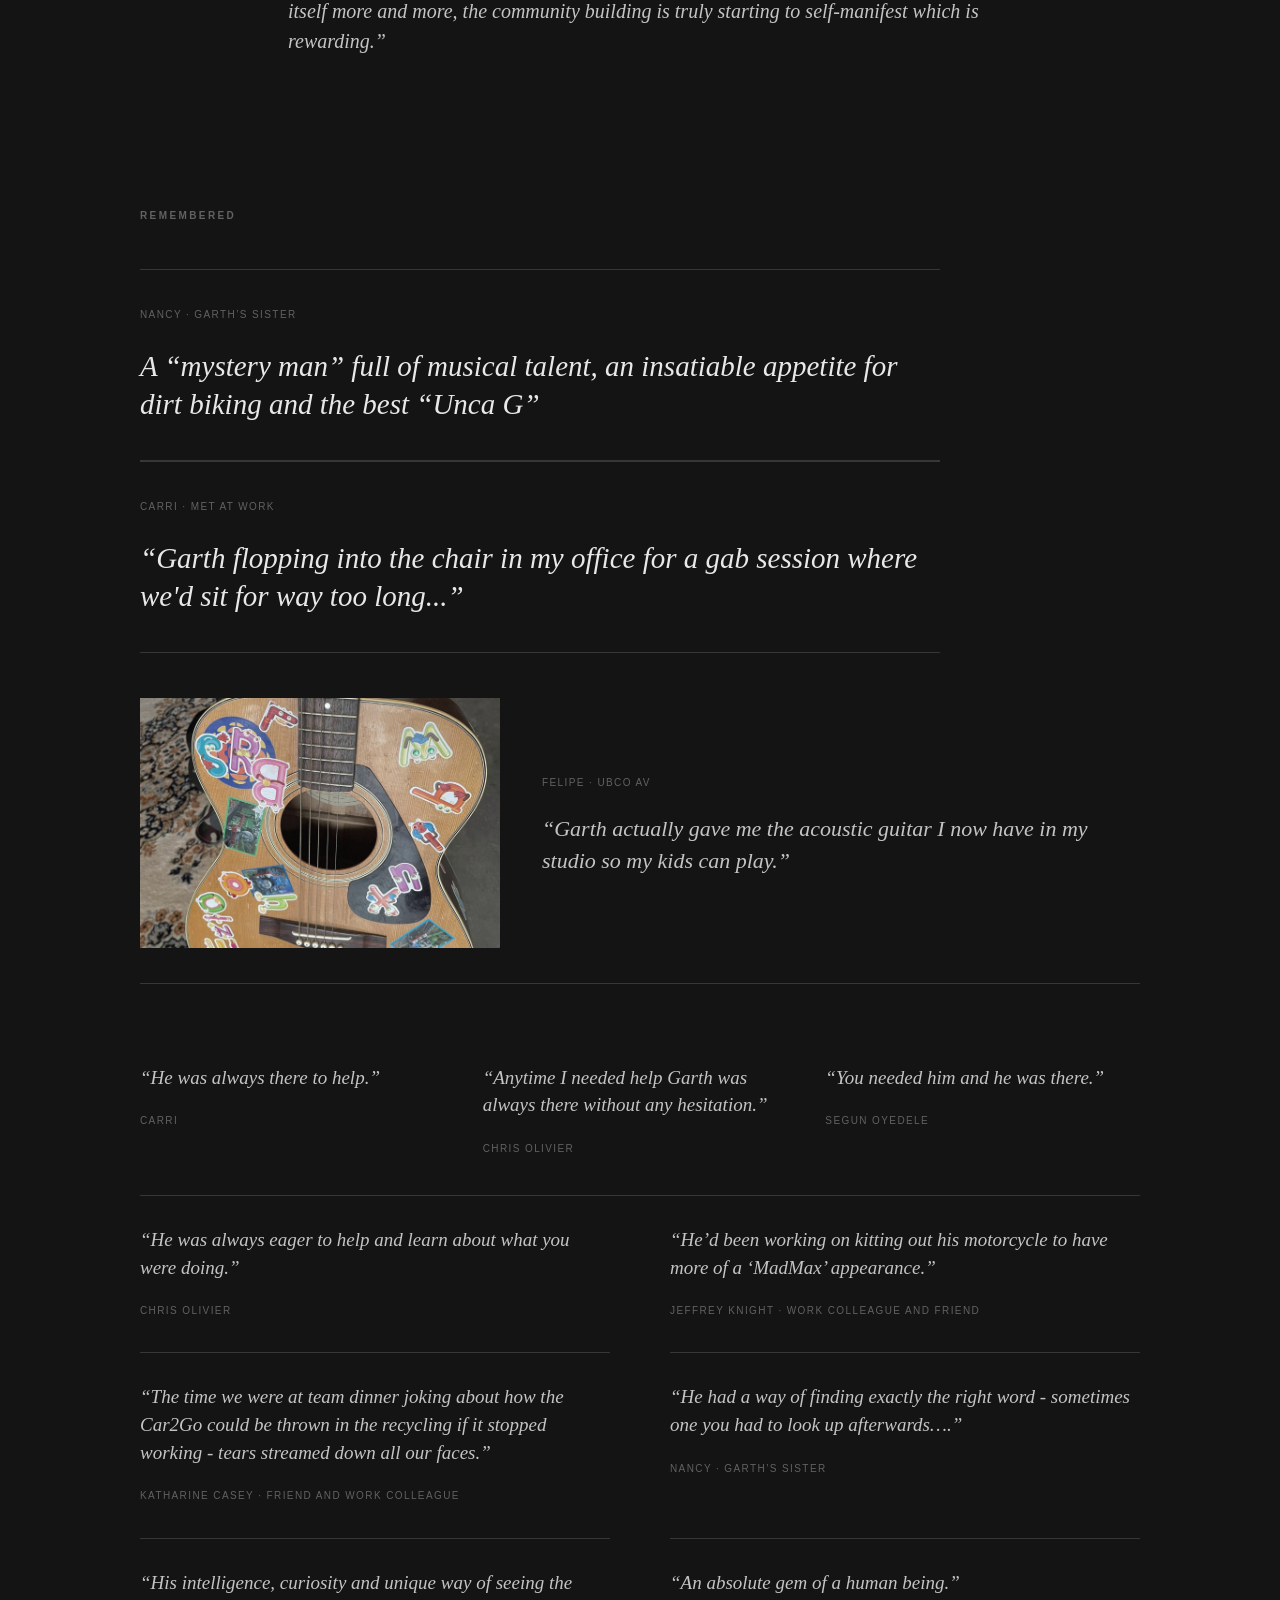
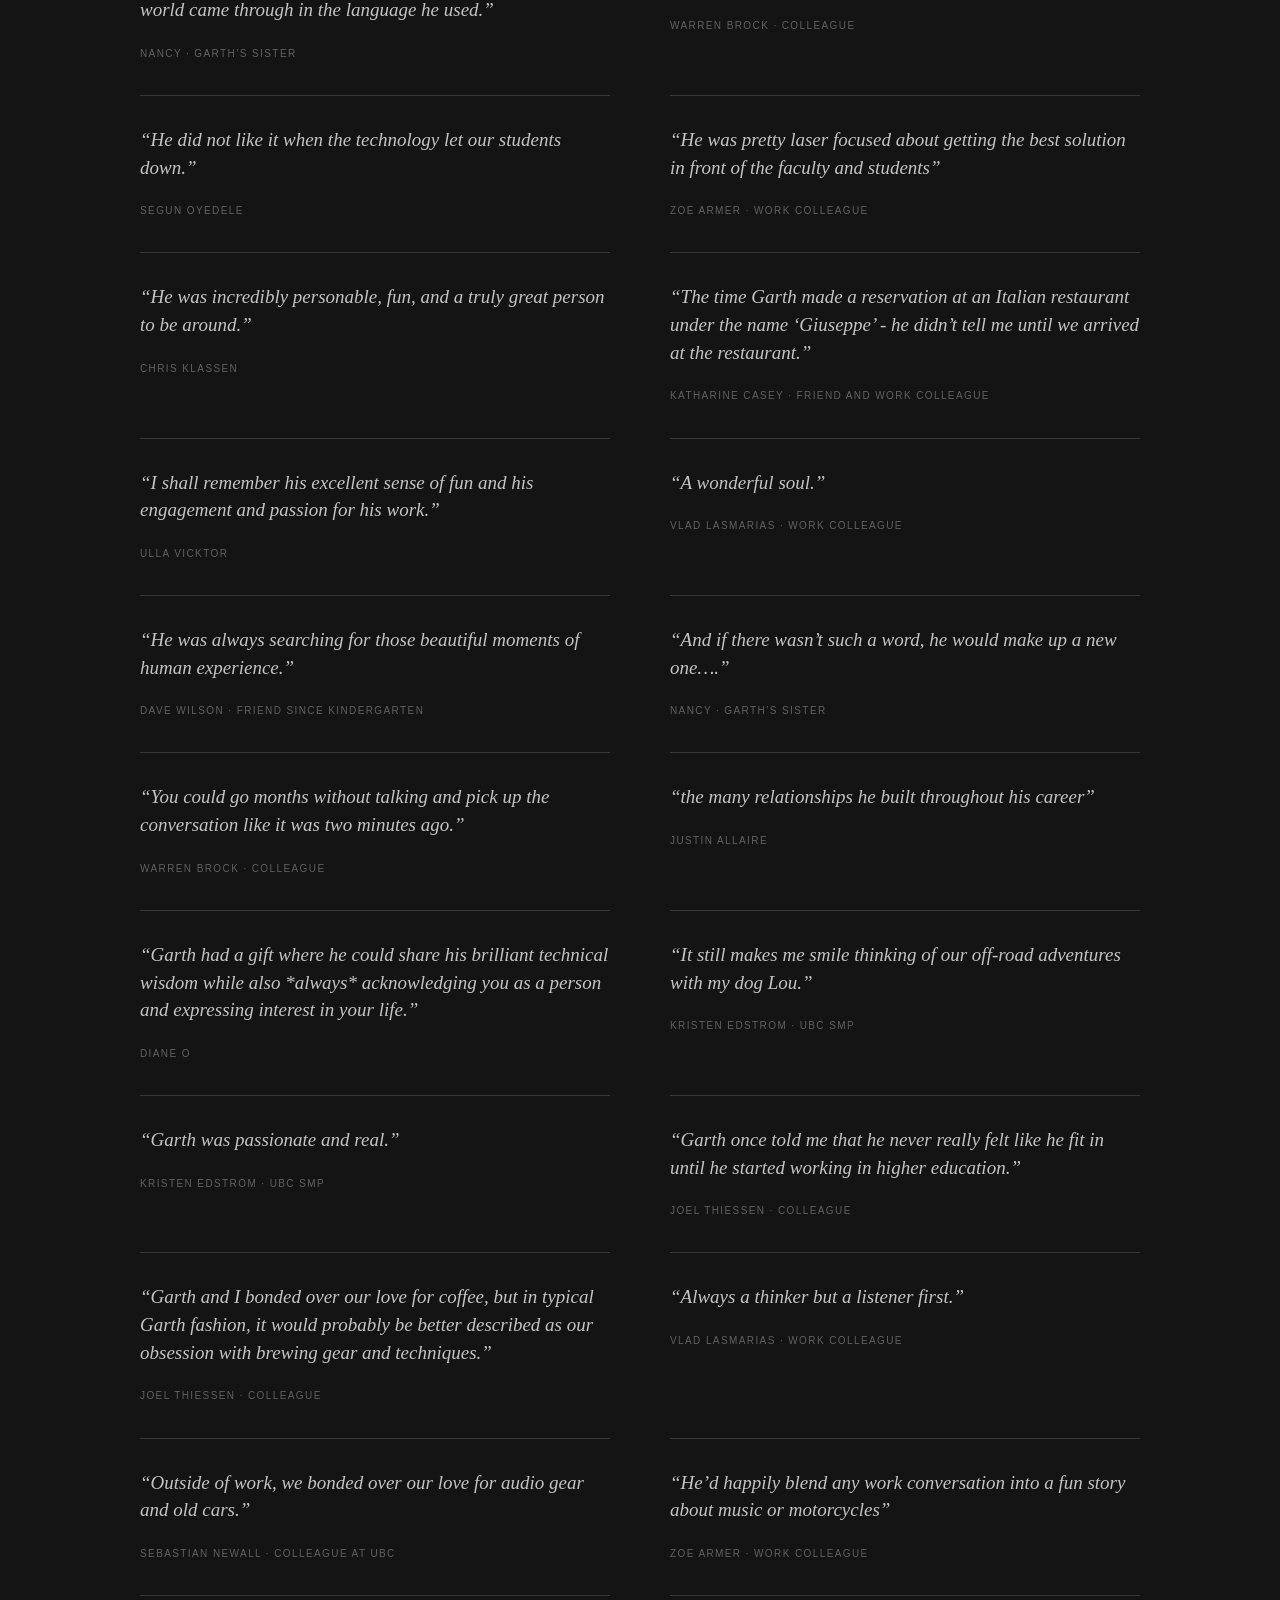
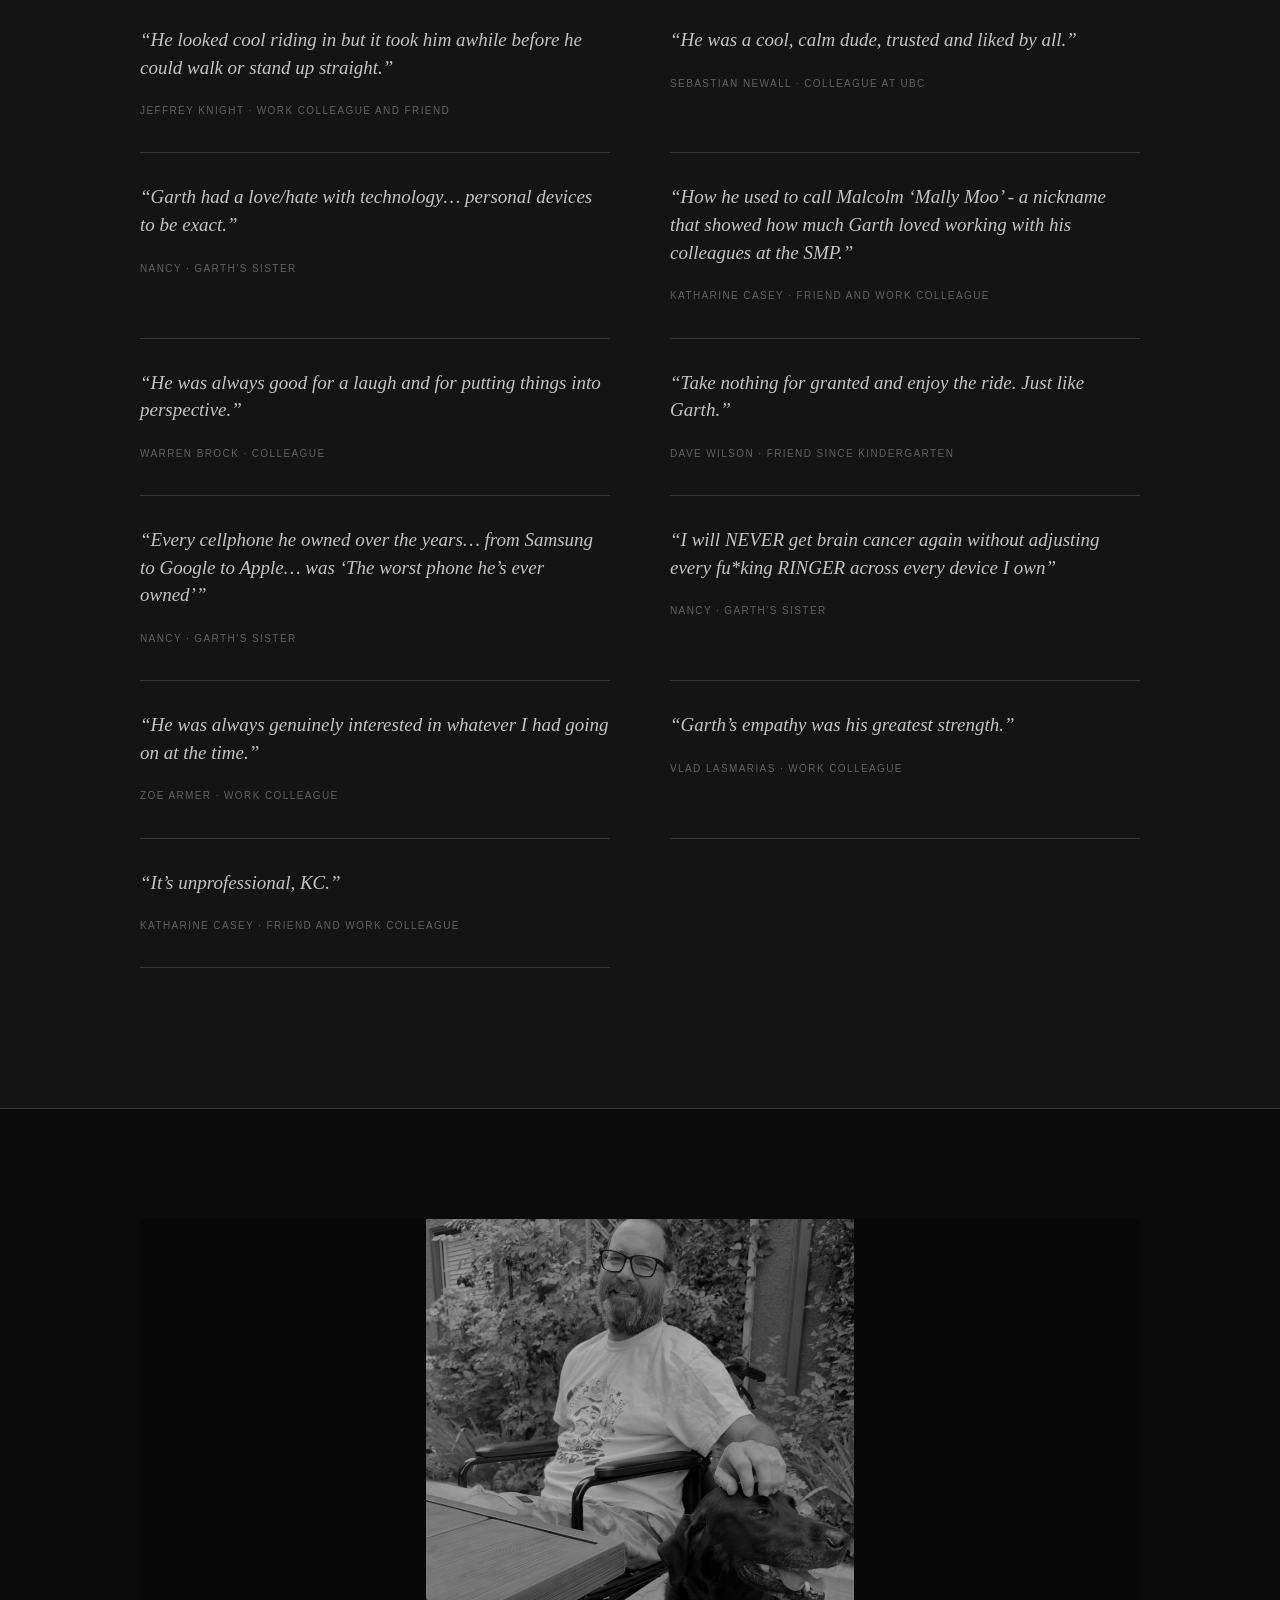
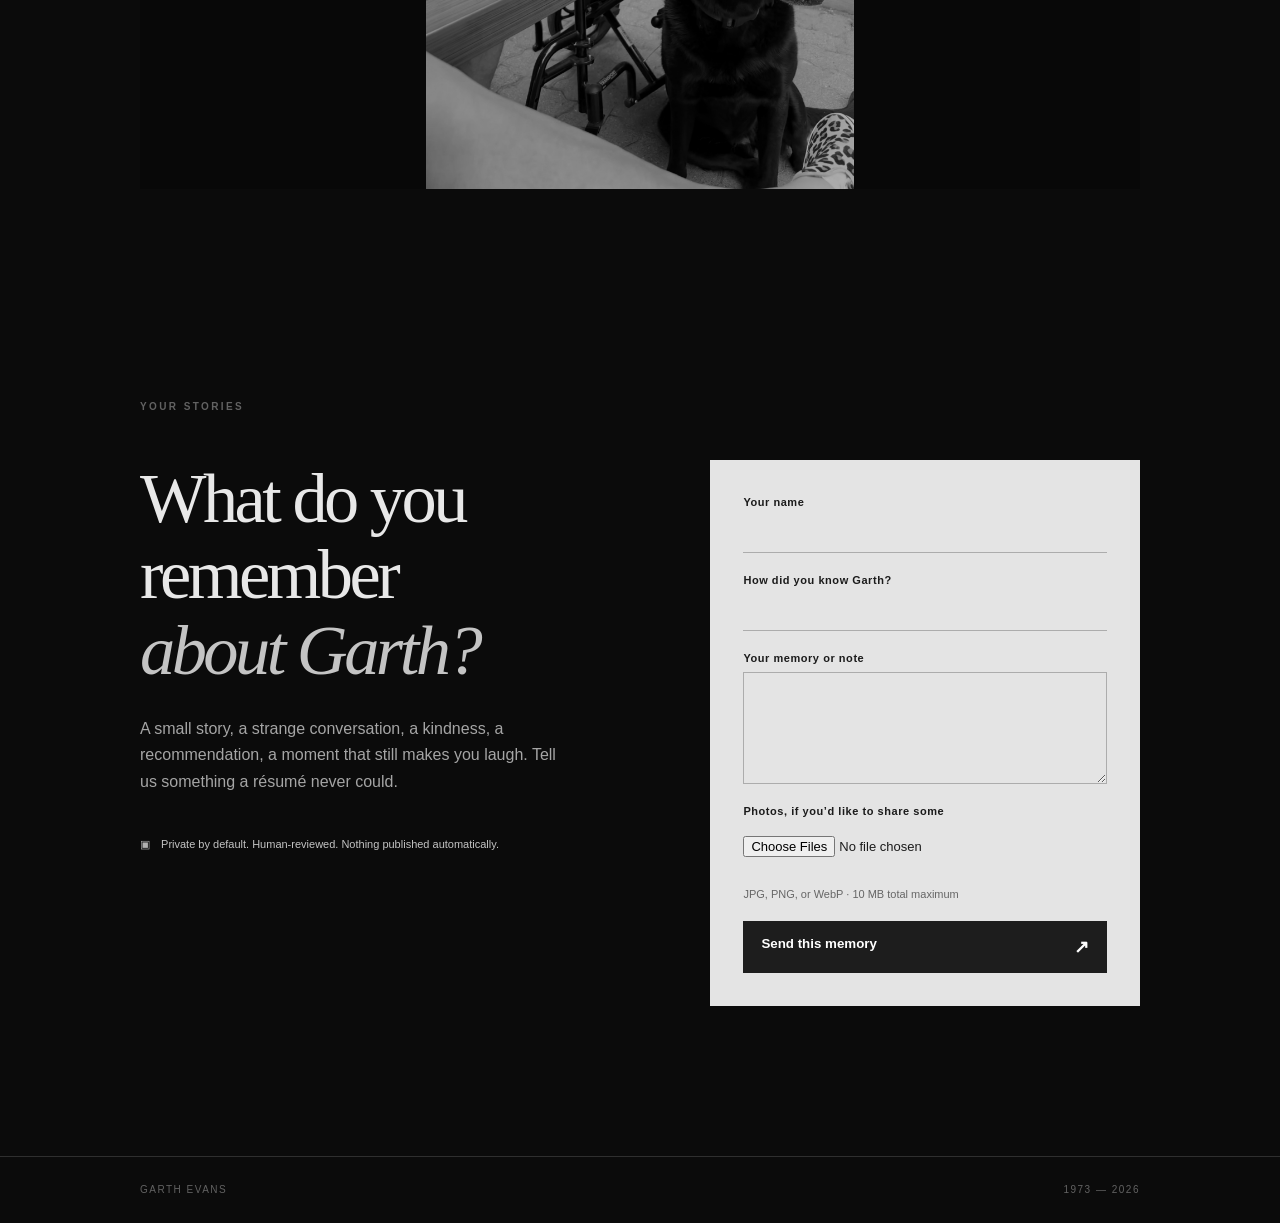
==== commit ae542c90: "Lead Stories with Nancy memory" ====
--- a/index.html
+++ b/index.html
@@ -66,6 +66,10 @@
           </div>
           <div class="remembered-voices">
             <div class="section-label">Remembered</div>
+            <div class="voice-feature">
+              <span>Nancy · Garth’s sister</span>
+              <p>A “mystery man” full of musical talent, an insatiable appetite for dirt biking and the best “Unca G”</p>
+            </div>
             <div class="voice-feature">
               <span>Carri · met at work</span>
               <p>“Garth flopping into the chair in my office for a gab session where we'd sit for way too long...”</p>
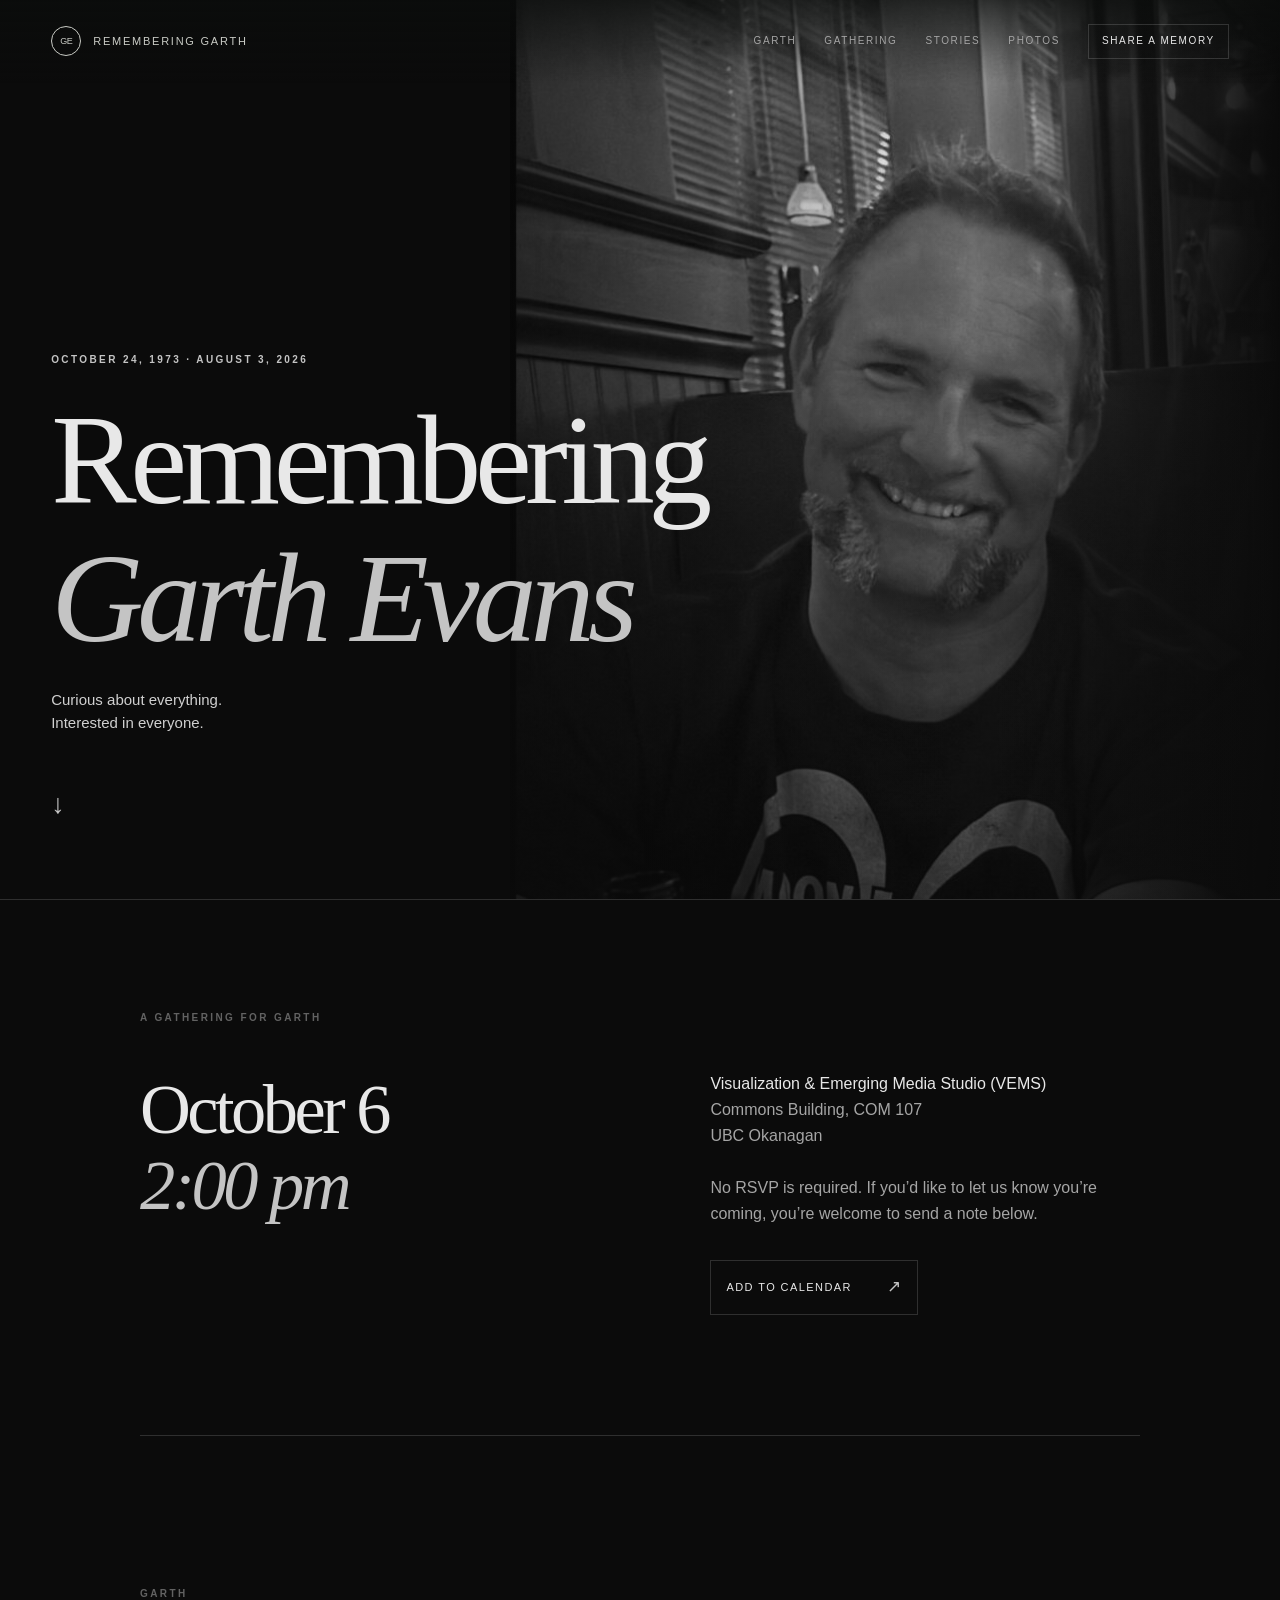
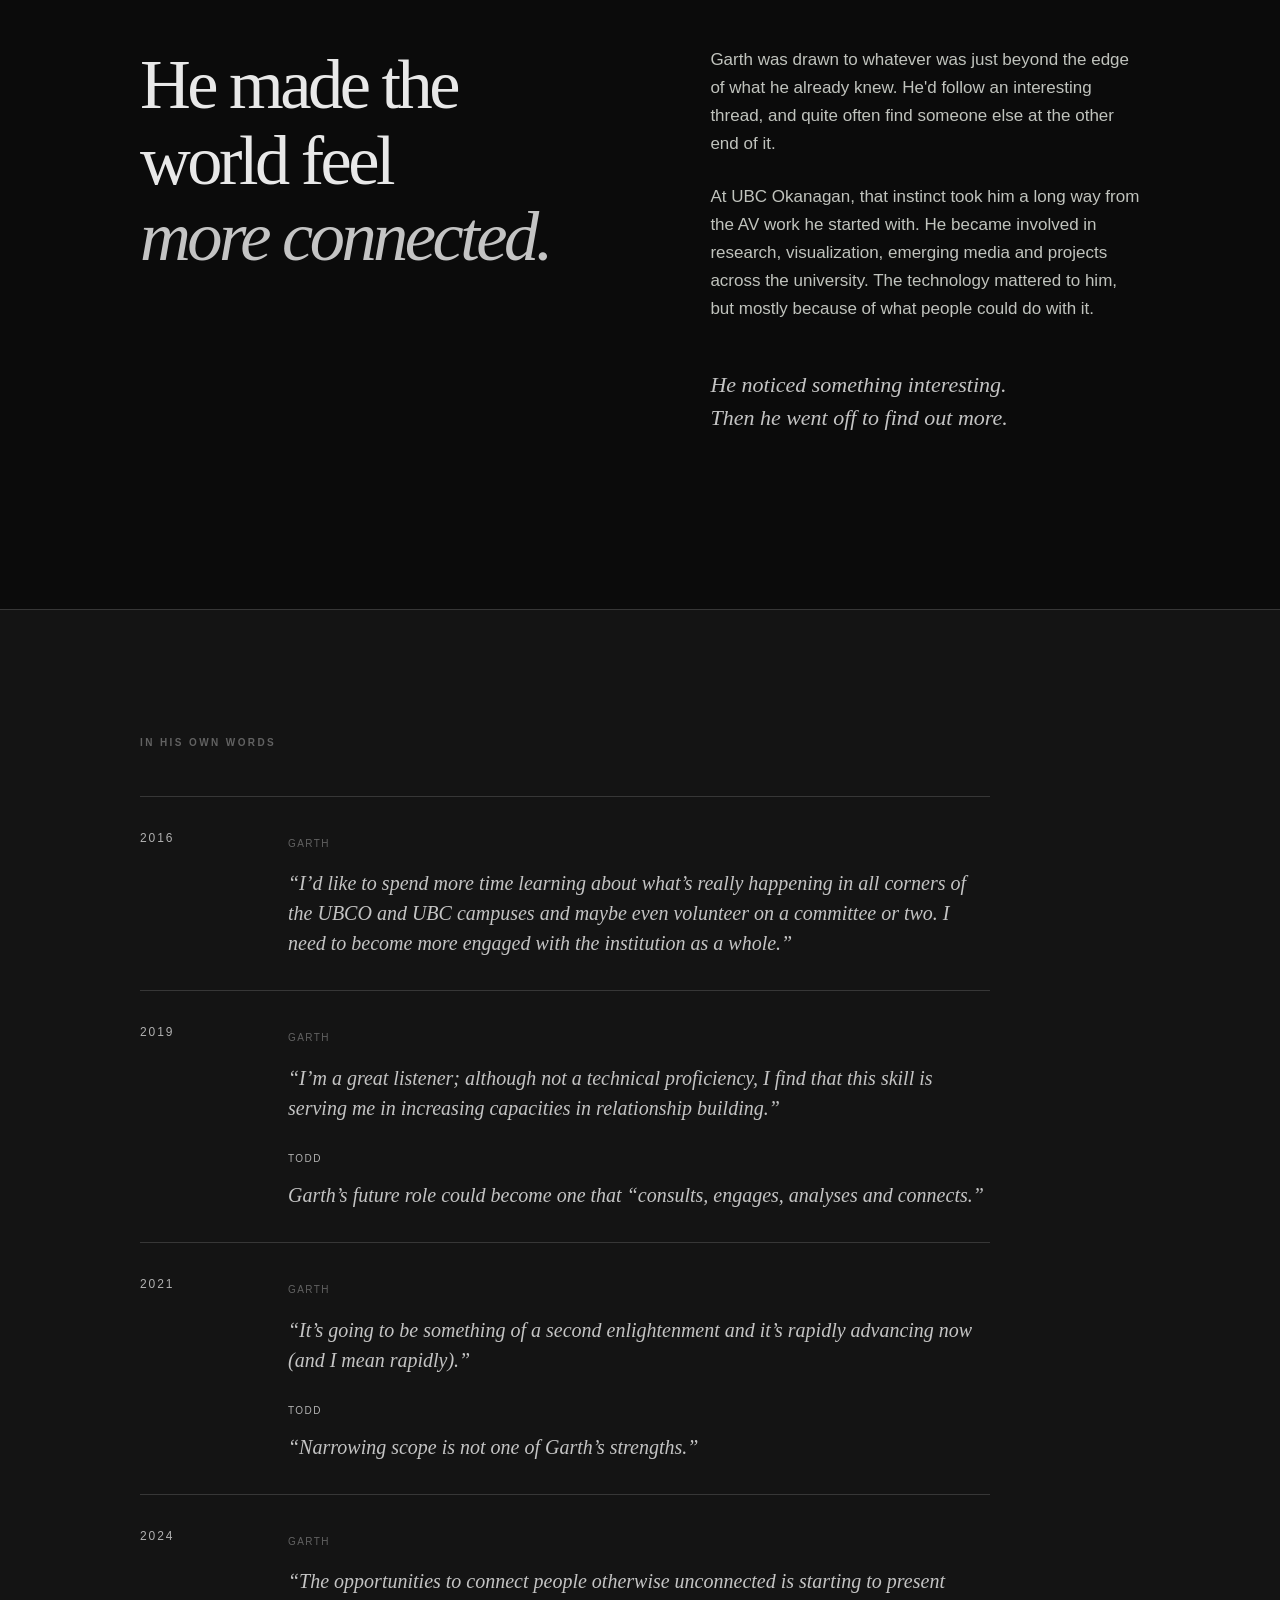
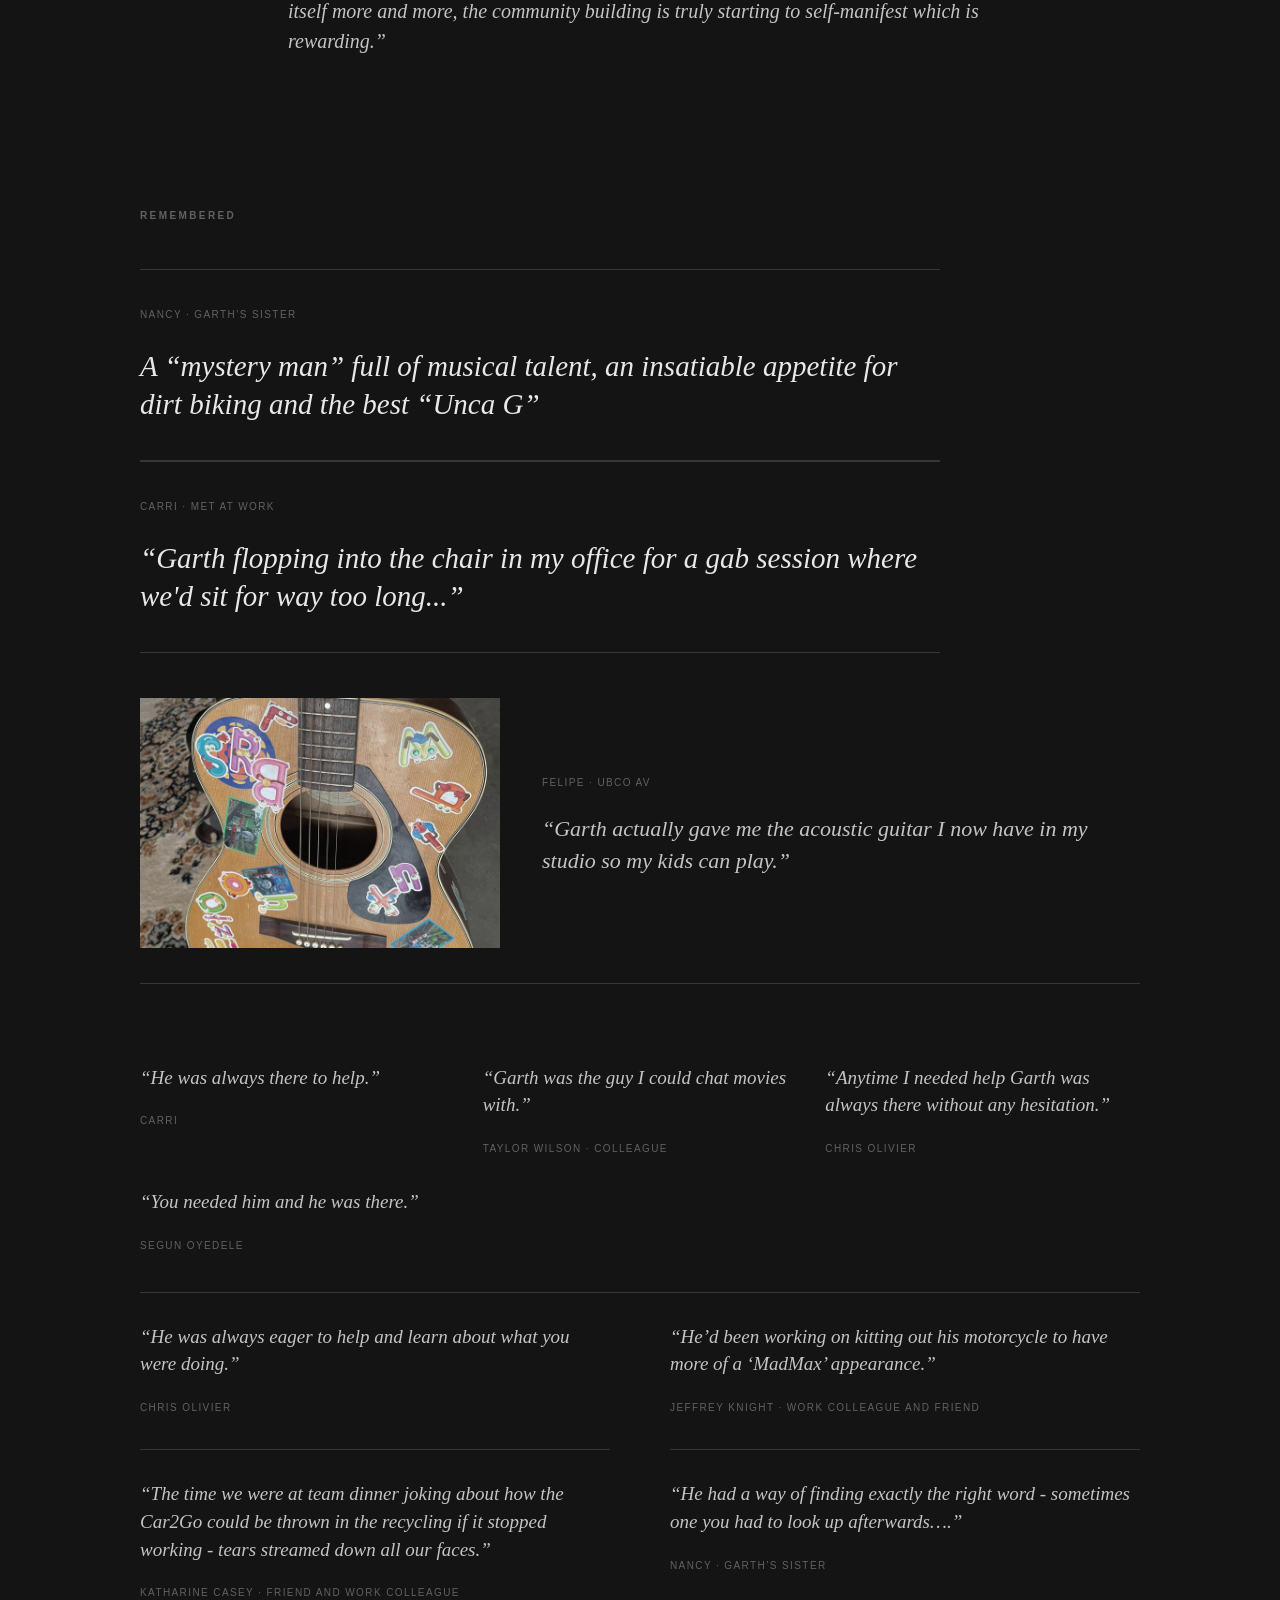
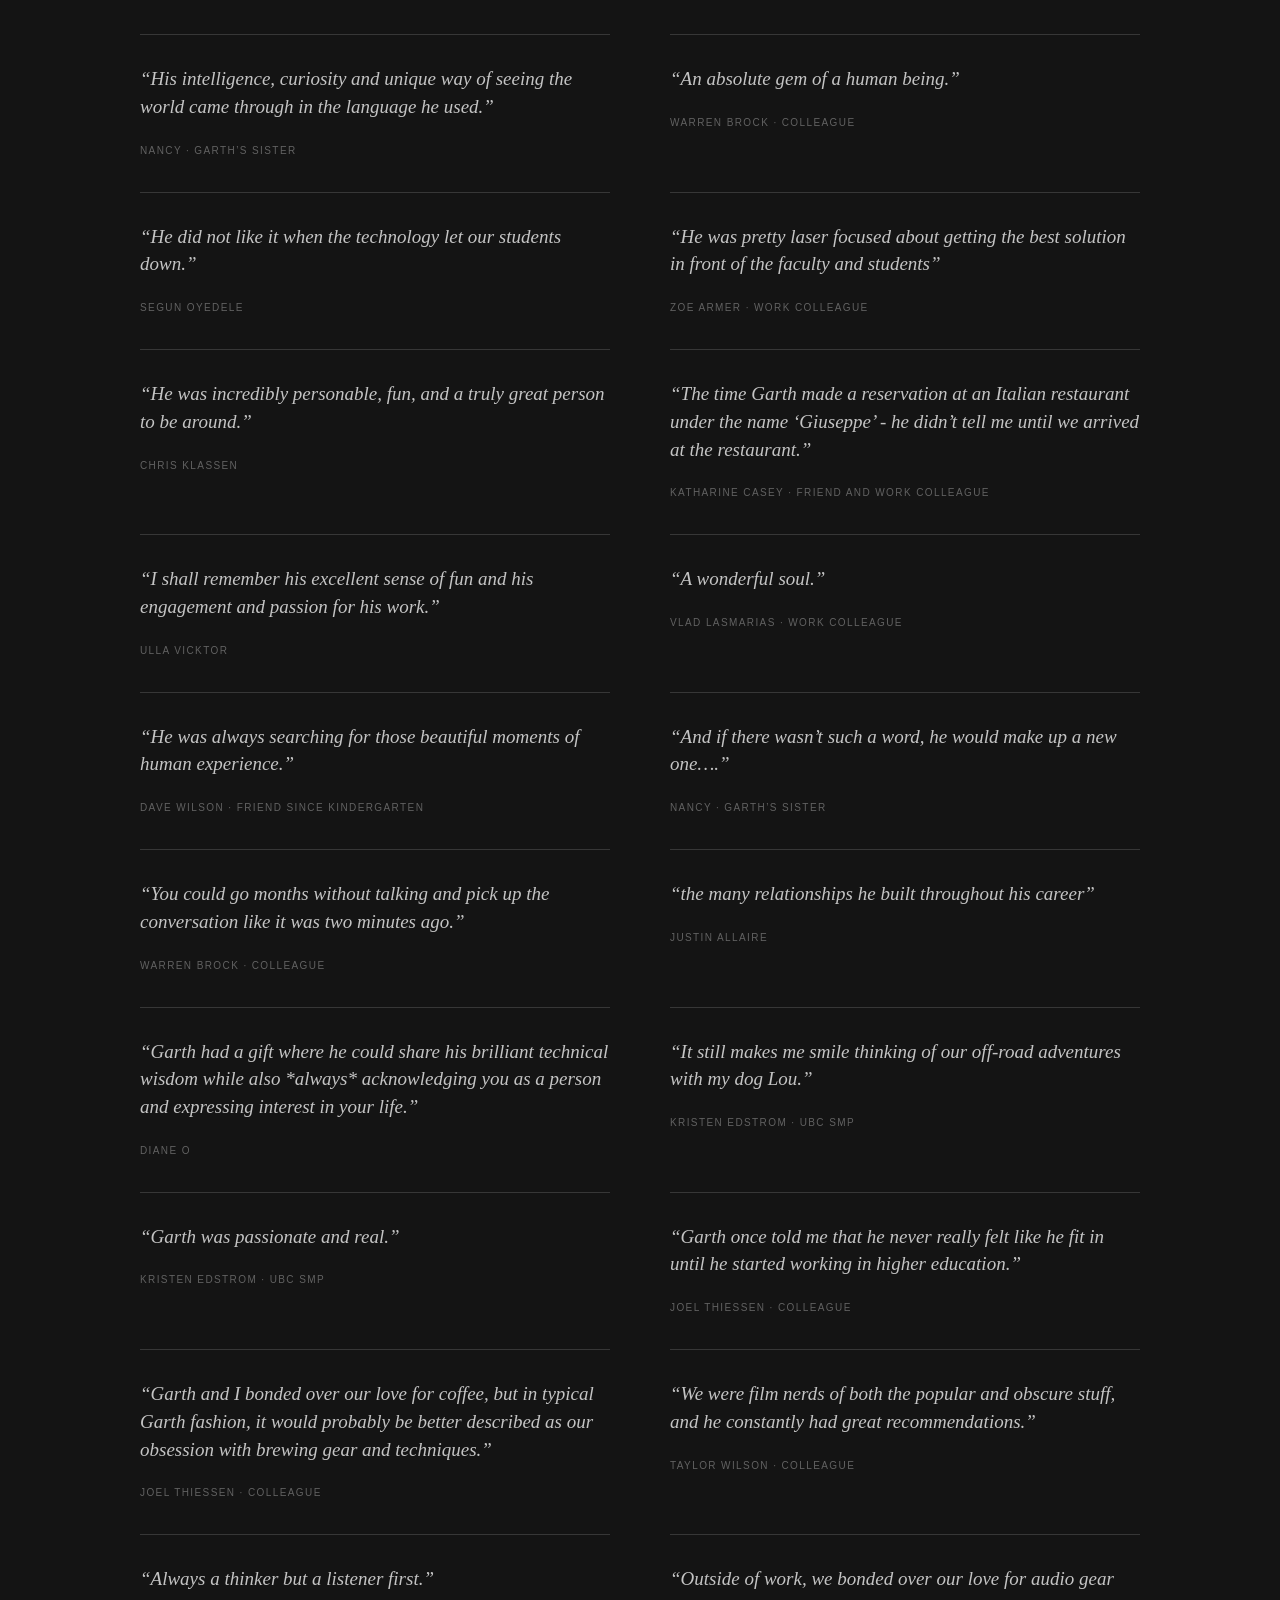
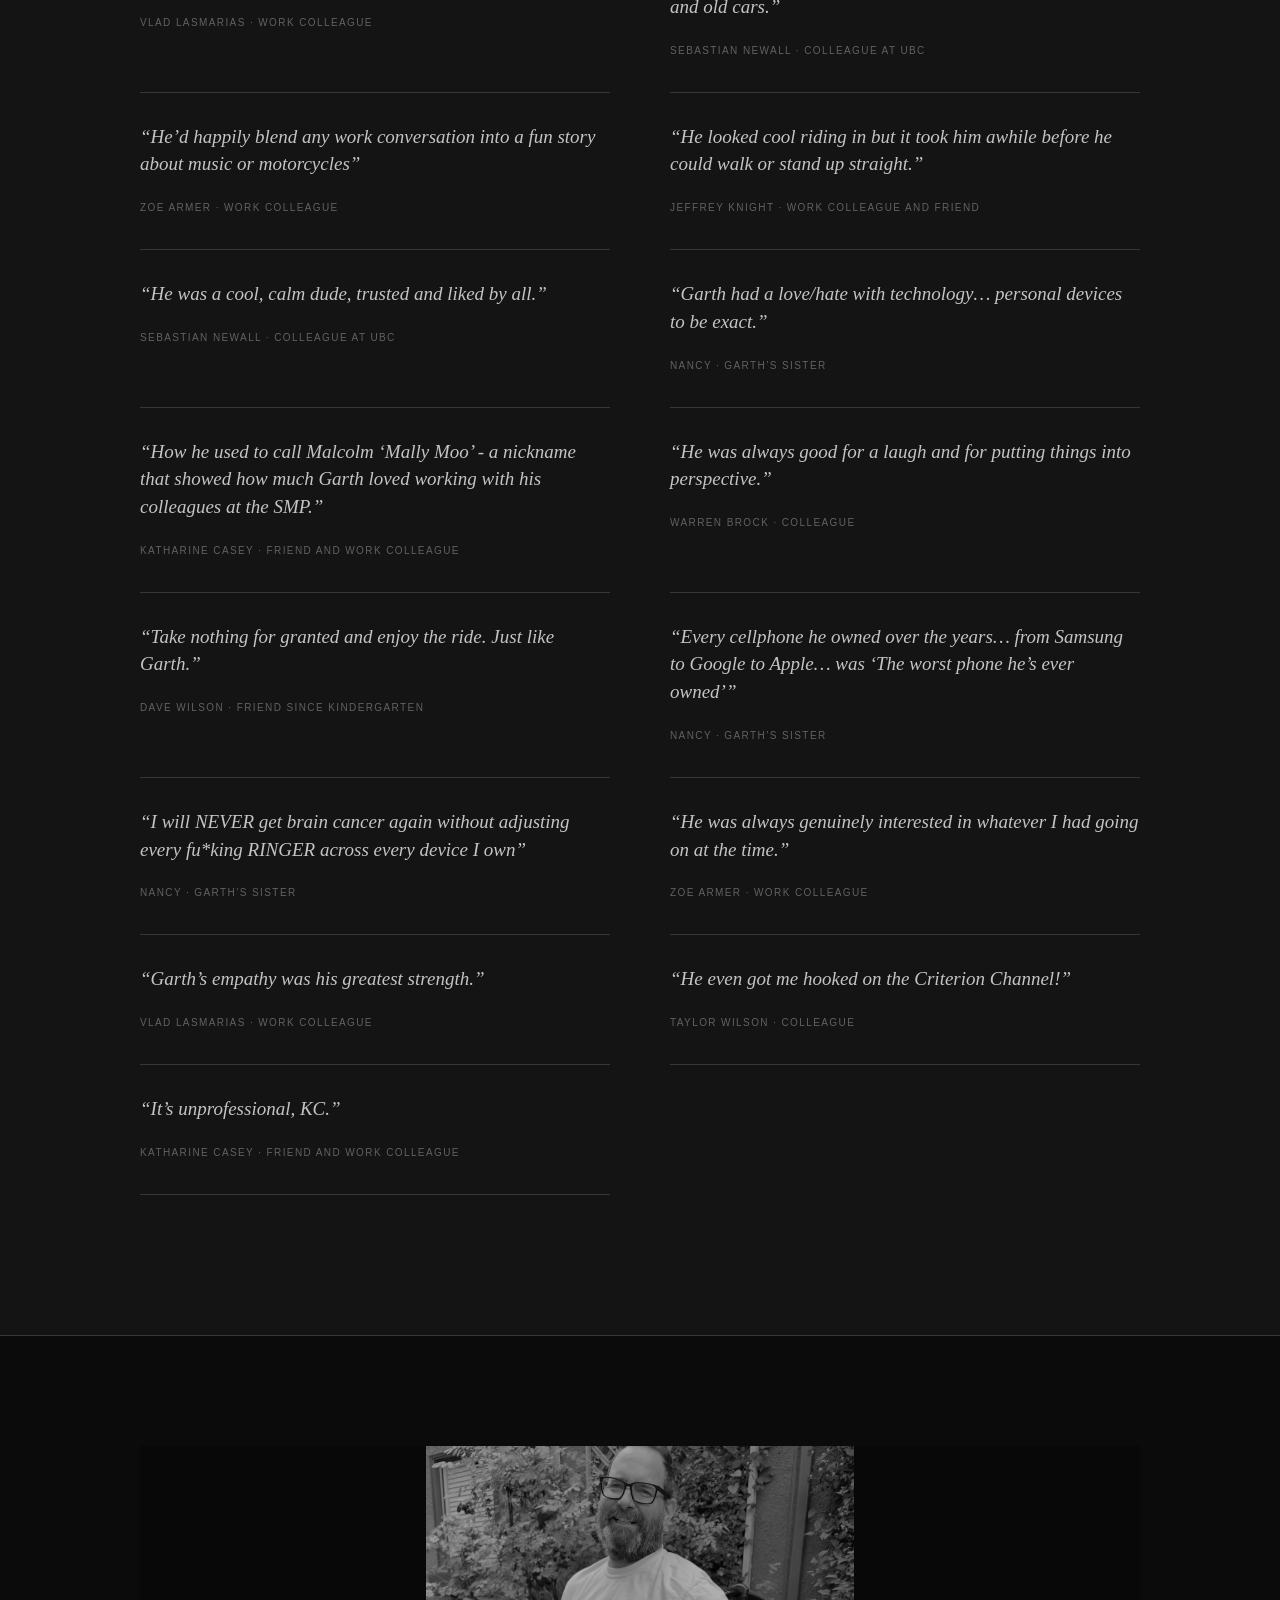
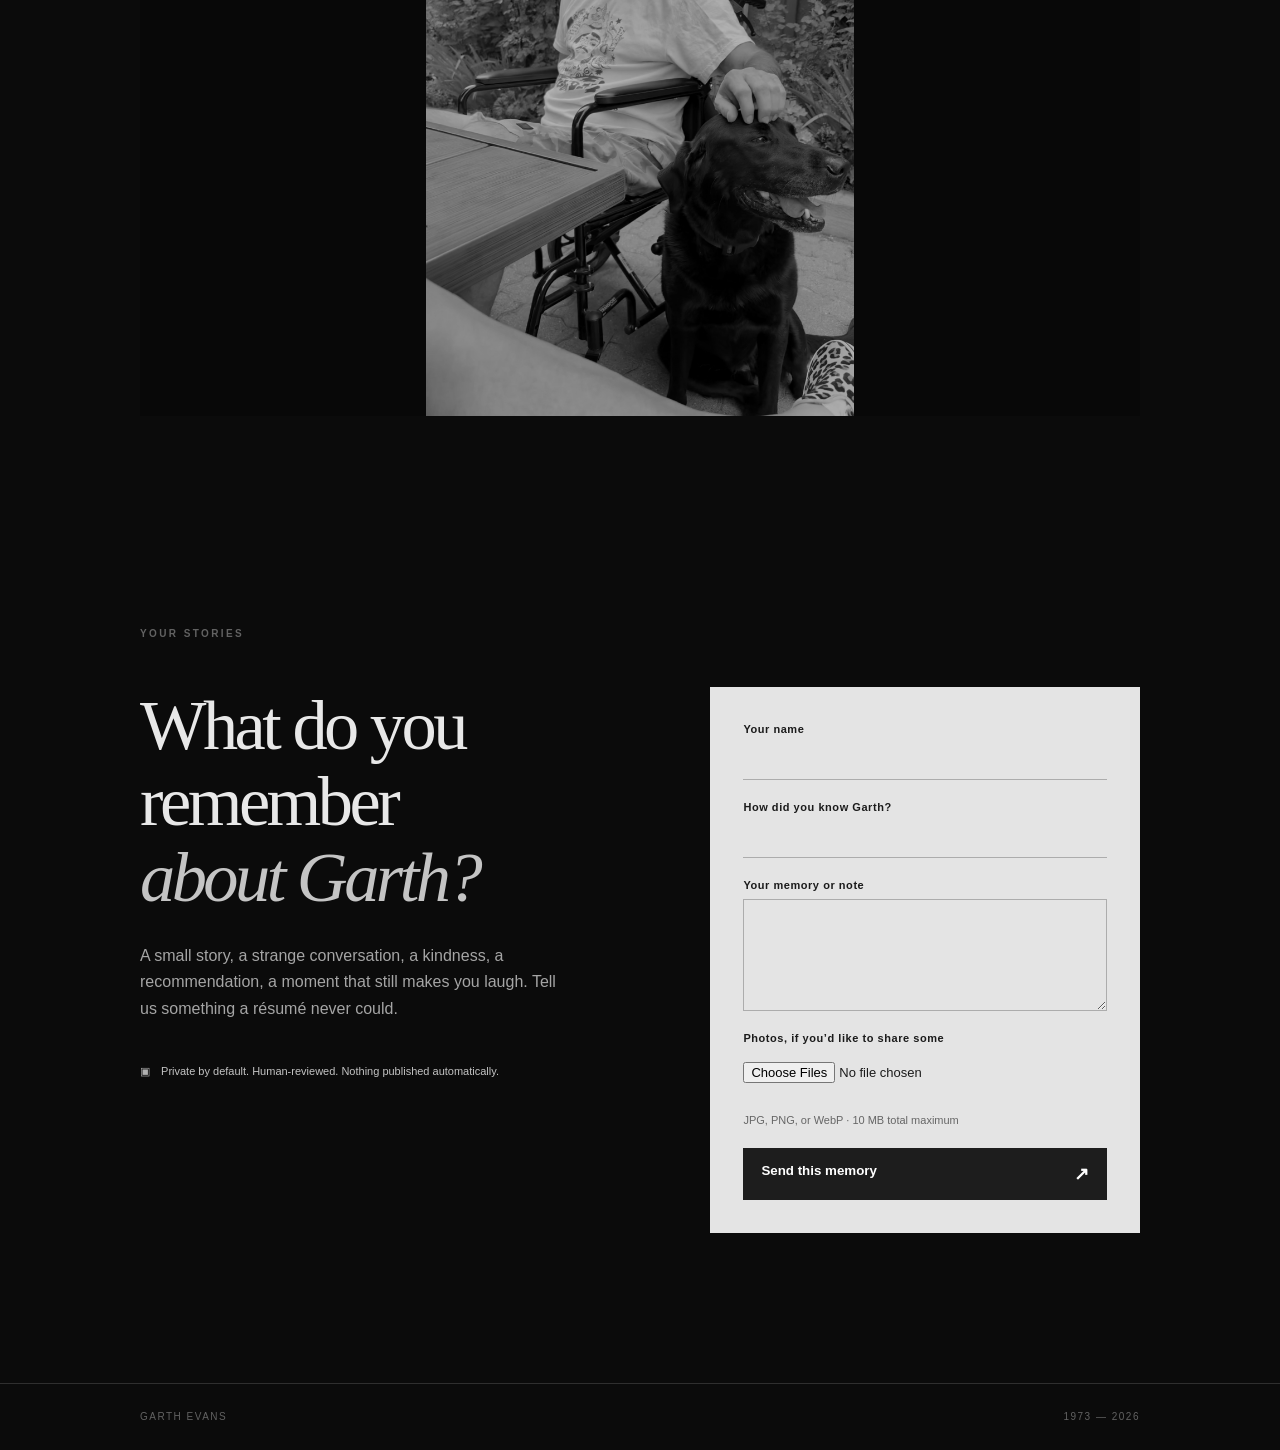
==== commit 1c0bea18: "Add Taylor Wilson memory to Stories" ====
--- a/index.html
+++ b/index.html
@@ -80,6 +80,7 @@
             </figure>
             <div class="voice-refrain">
               <blockquote><p>“He was always there to help.”</p><cite>Carri</cite></blockquote>
+              <blockquote><p>“Garth was the guy I could chat movies with.”</p><cite>Taylor Wilson · colleague</cite></blockquote>
               <blockquote><p>“Anytime I needed help Garth was always there without any hesitation.”</p><cite>Chris Olivier</cite></blockquote>
               <blockquote><p>“You needed him and he was there.”</p><cite>Segun Oyedele</cite></blockquote>
             </div>
@@ -105,6 +106,7 @@
               <blockquote><p>“Garth was passionate and real.”</p><cite>Kristen Edstrom · UBC SMP</cite></blockquote>
               <blockquote><p>“Garth once told me that he never really felt like he fit in until he started working in higher education.”</p><cite>Joel Thiessen · colleague</cite></blockquote>
               <blockquote><p>“Garth and I bonded over our love for coffee, but in typical Garth fashion, it would probably be better described as our obsession with brewing gear and techniques.”</p><cite>Joel Thiessen · colleague</cite></blockquote>
+              <blockquote><p>“We were film nerds of both the popular and obscure stuff, and he constantly had great recommendations.”</p><cite>Taylor Wilson · colleague</cite></blockquote>
               <blockquote><p>“Always a thinker but a listener first.”</p><cite>Vlad Lasmarias · work colleague</cite></blockquote>
               <blockquote><p>“Outside of work, we bonded over our love for audio gear and old cars.”</p><cite>Sebastian Newall · colleague at UBC</cite></blockquote>
               <blockquote><p>“He’d happily blend any work conversation into a fun story about music or motorcycles”</p><cite>Zoe Armer · work colleague</cite></blockquote>
@@ -118,6 +120,7 @@
               <blockquote><p>“I will NEVER get brain cancer again without adjusting every fu*king RINGER across every device I own”</p><cite>Nancy · Garth’s sister</cite></blockquote>
               <blockquote><p>“He was always genuinely interested in whatever I had going on at the time.”</p><cite>Zoe Armer · work colleague</cite></blockquote>
               <blockquote><p>“Garth’s empathy was his greatest strength.”</p><cite>Vlad Lasmarias · work colleague</cite></blockquote>
+              <blockquote><p>“He even got me hooked on the Criterion Channel!”</p><cite>Taylor Wilson · colleague</cite></blockquote>
               <blockquote><p>“It’s unprofessional, KC.”</p><cite>Katharine Casey · friend and work colleague</cite></blockquote>
             </div>
           </div>
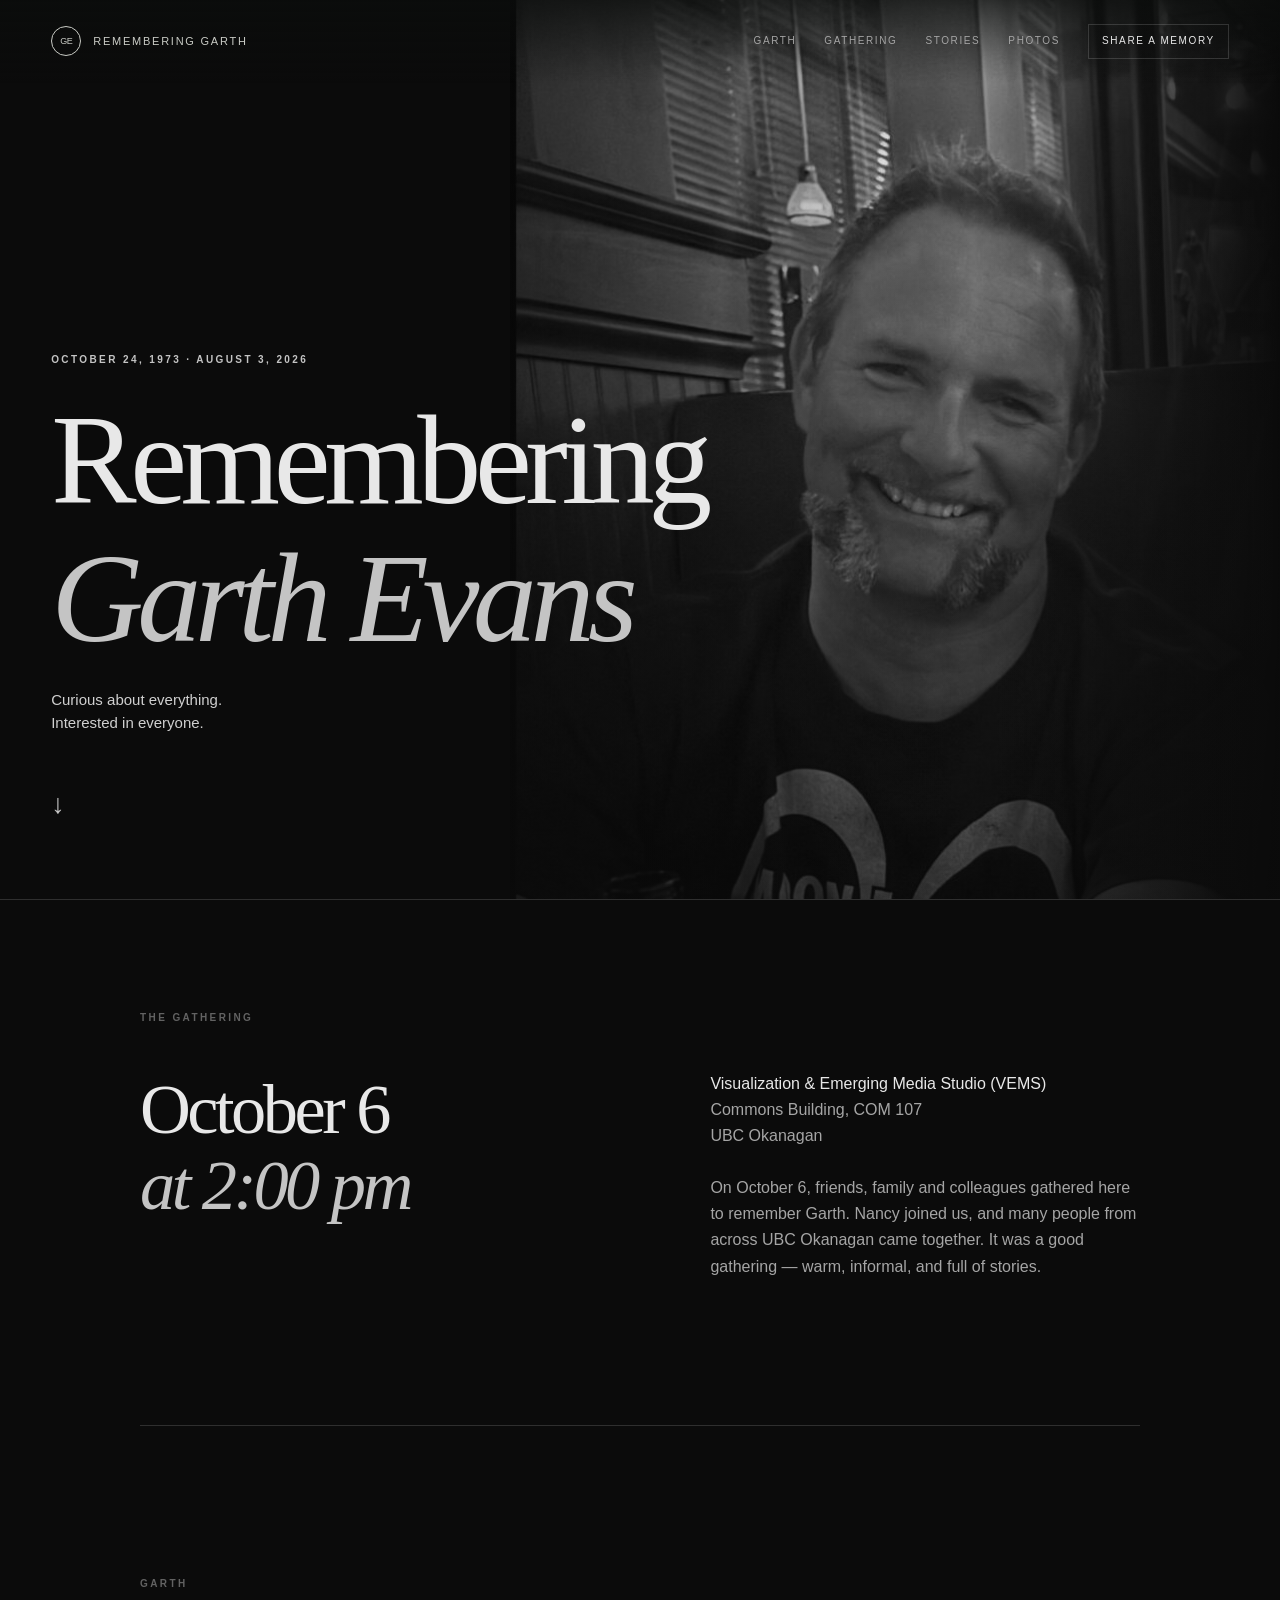
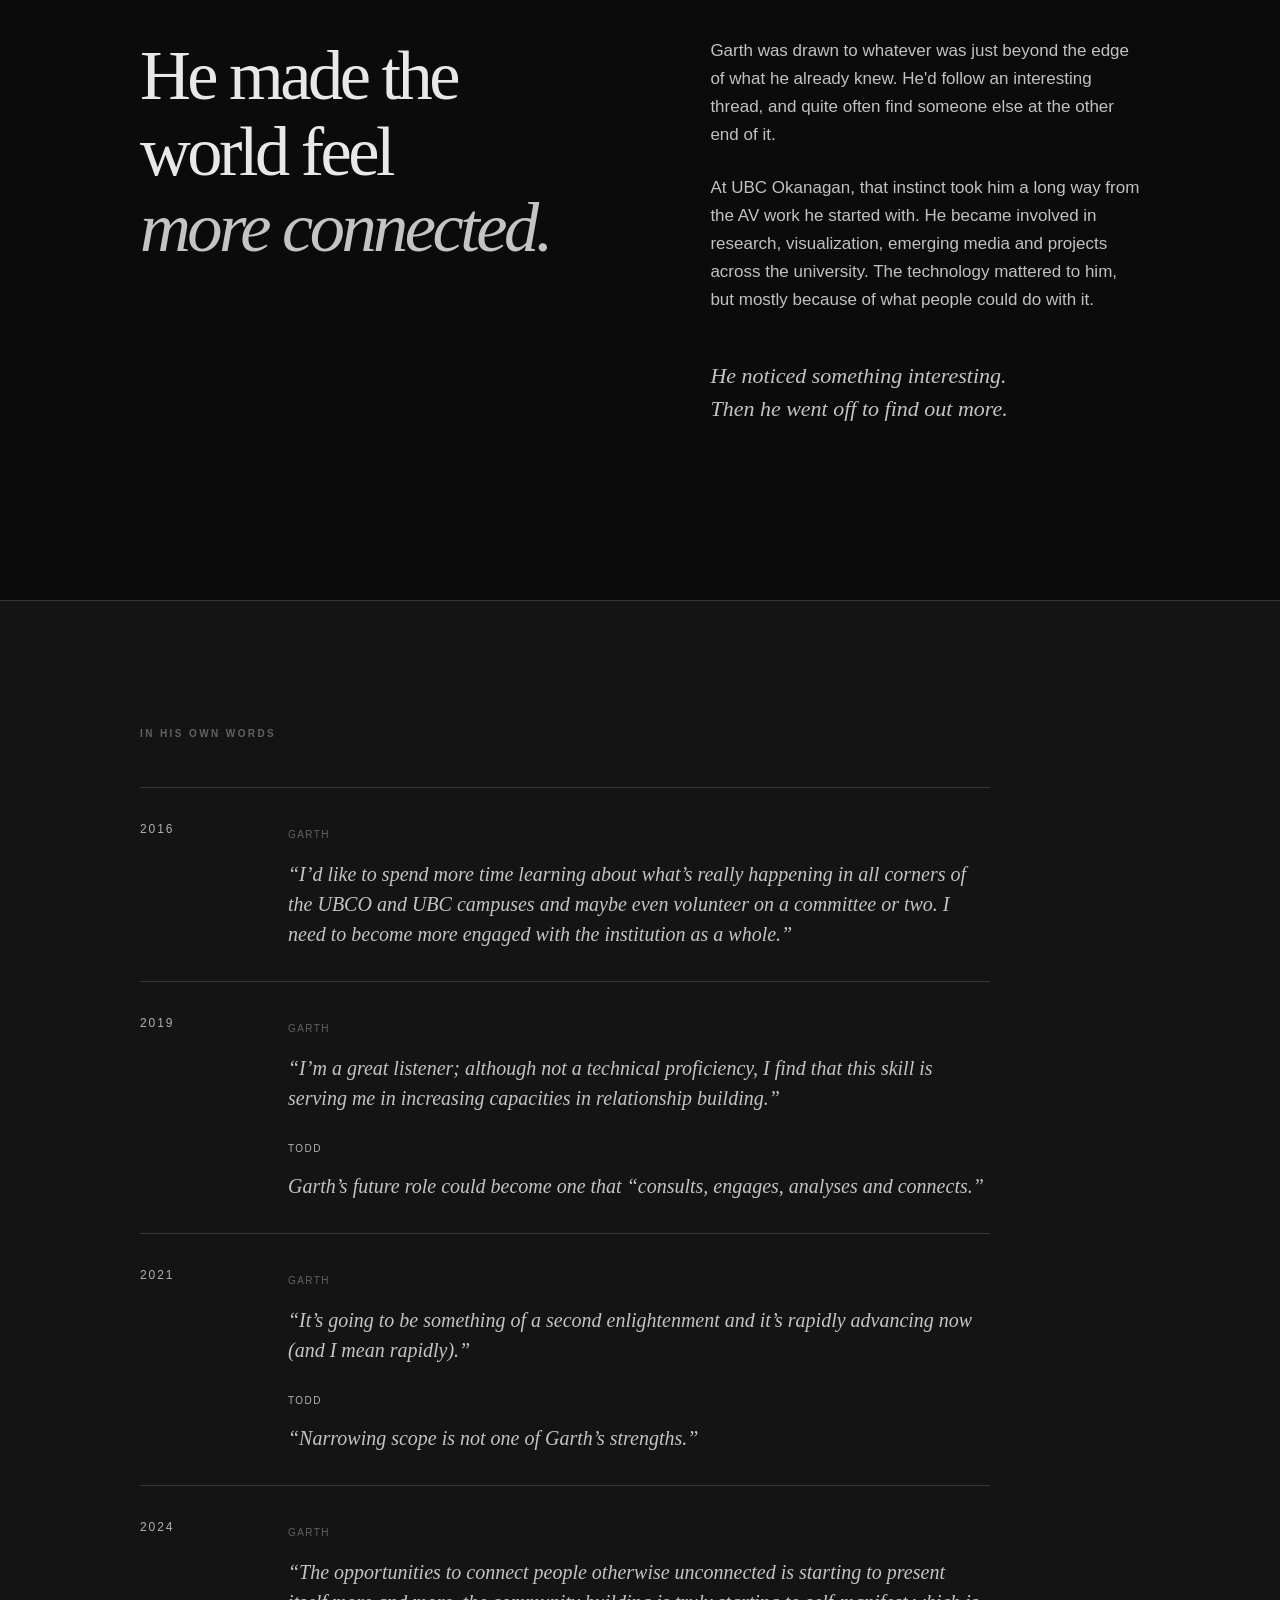
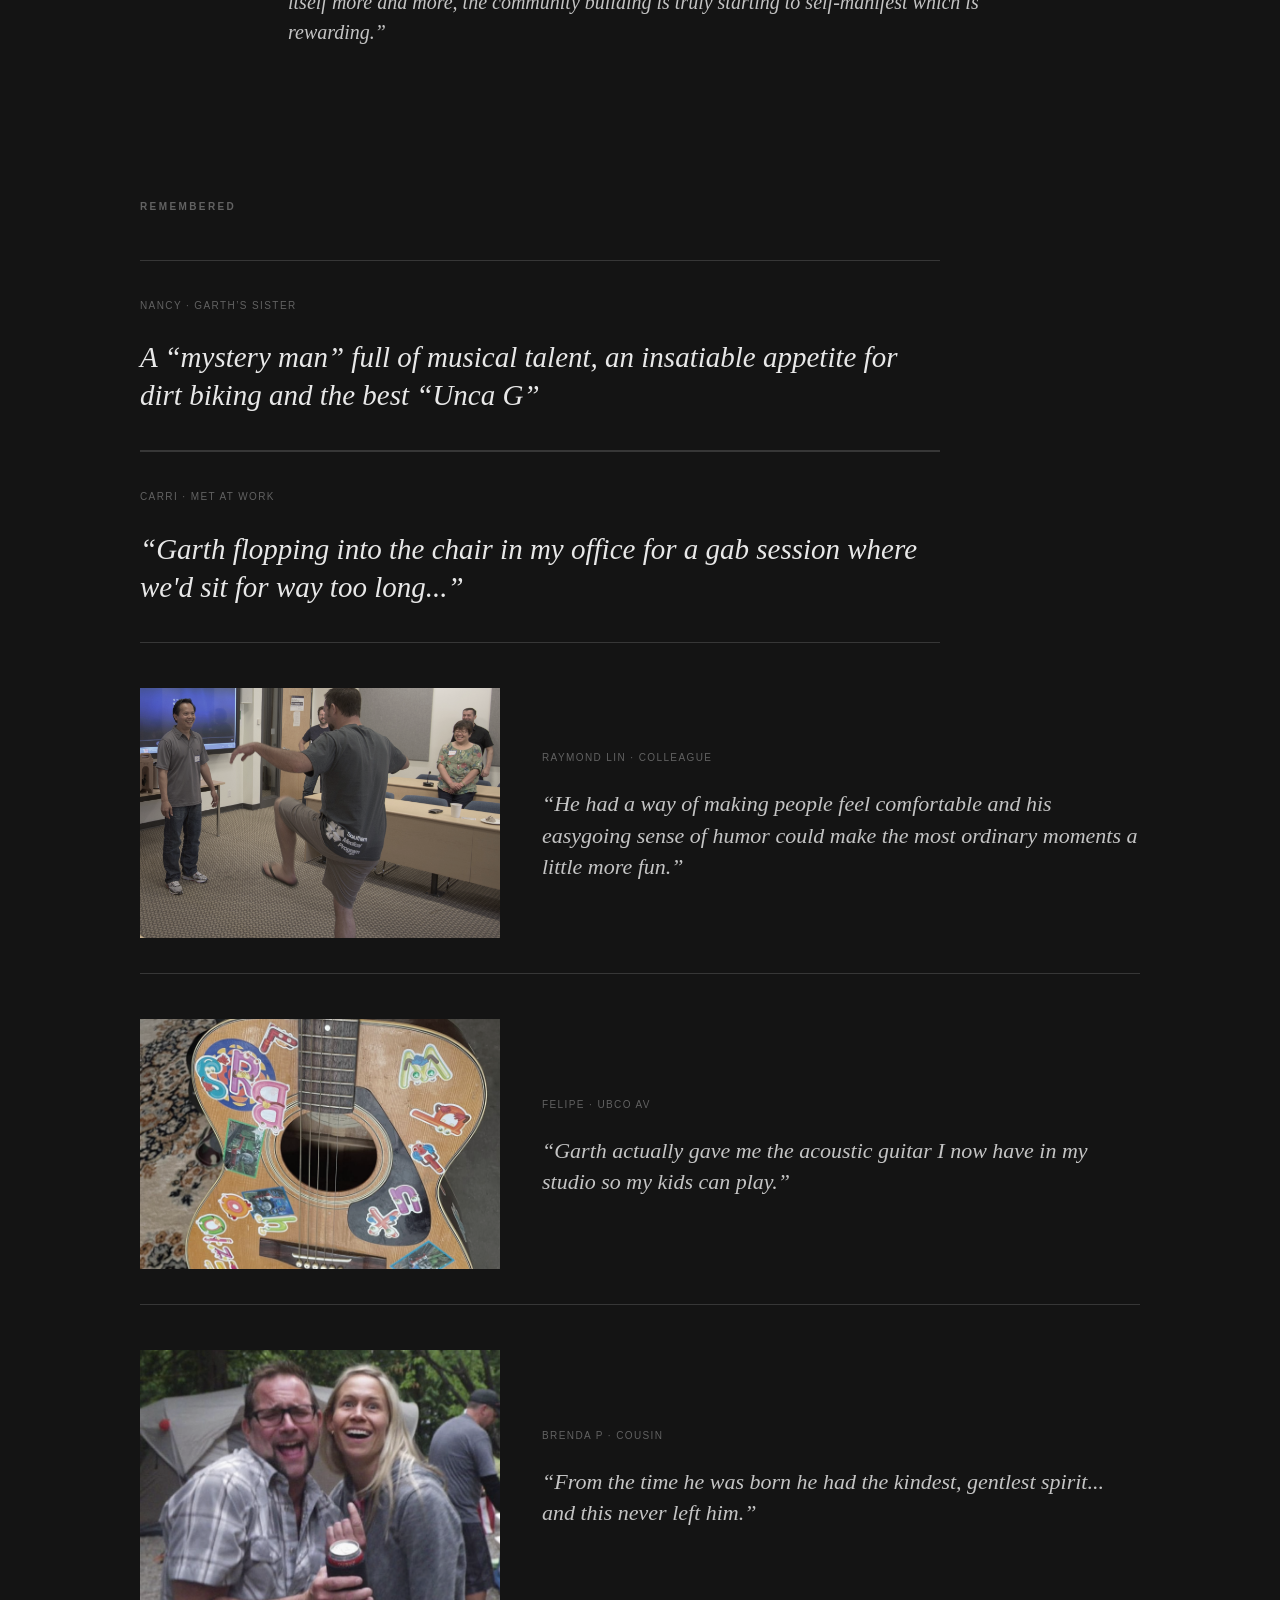
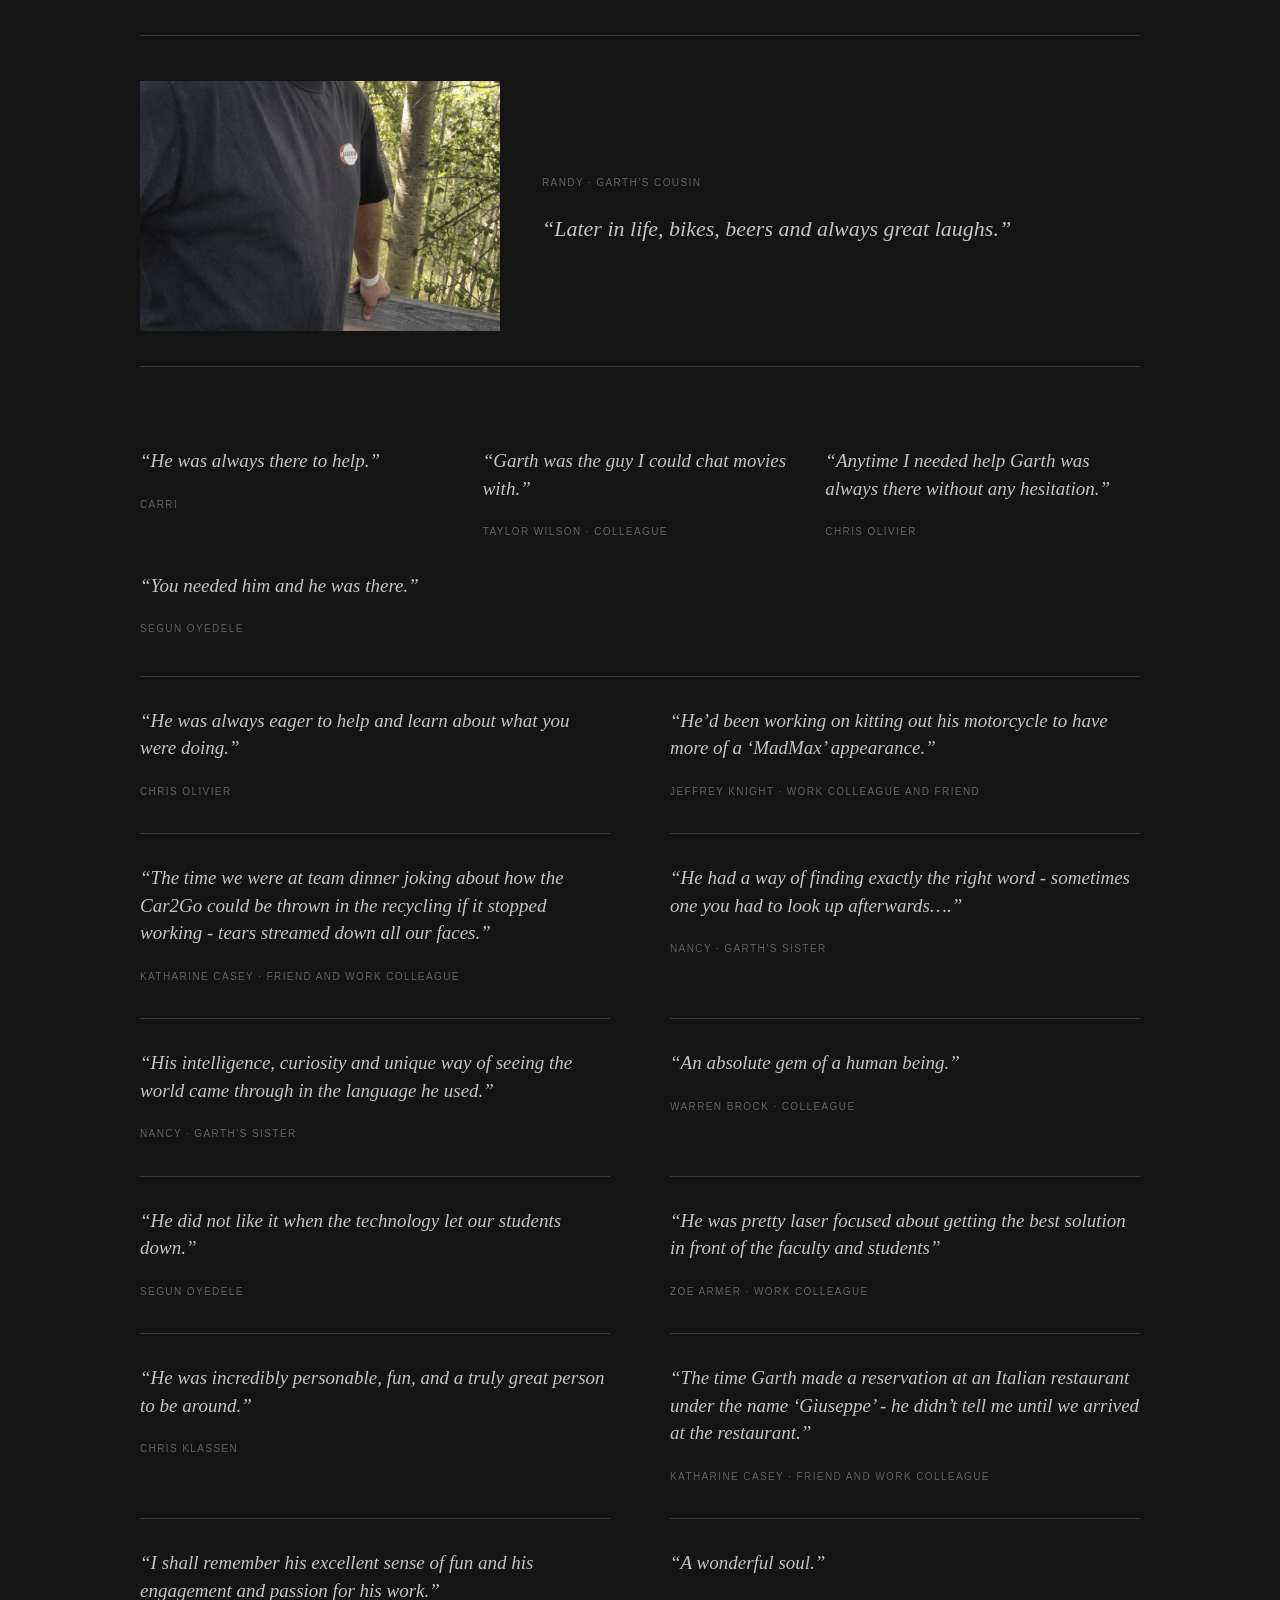
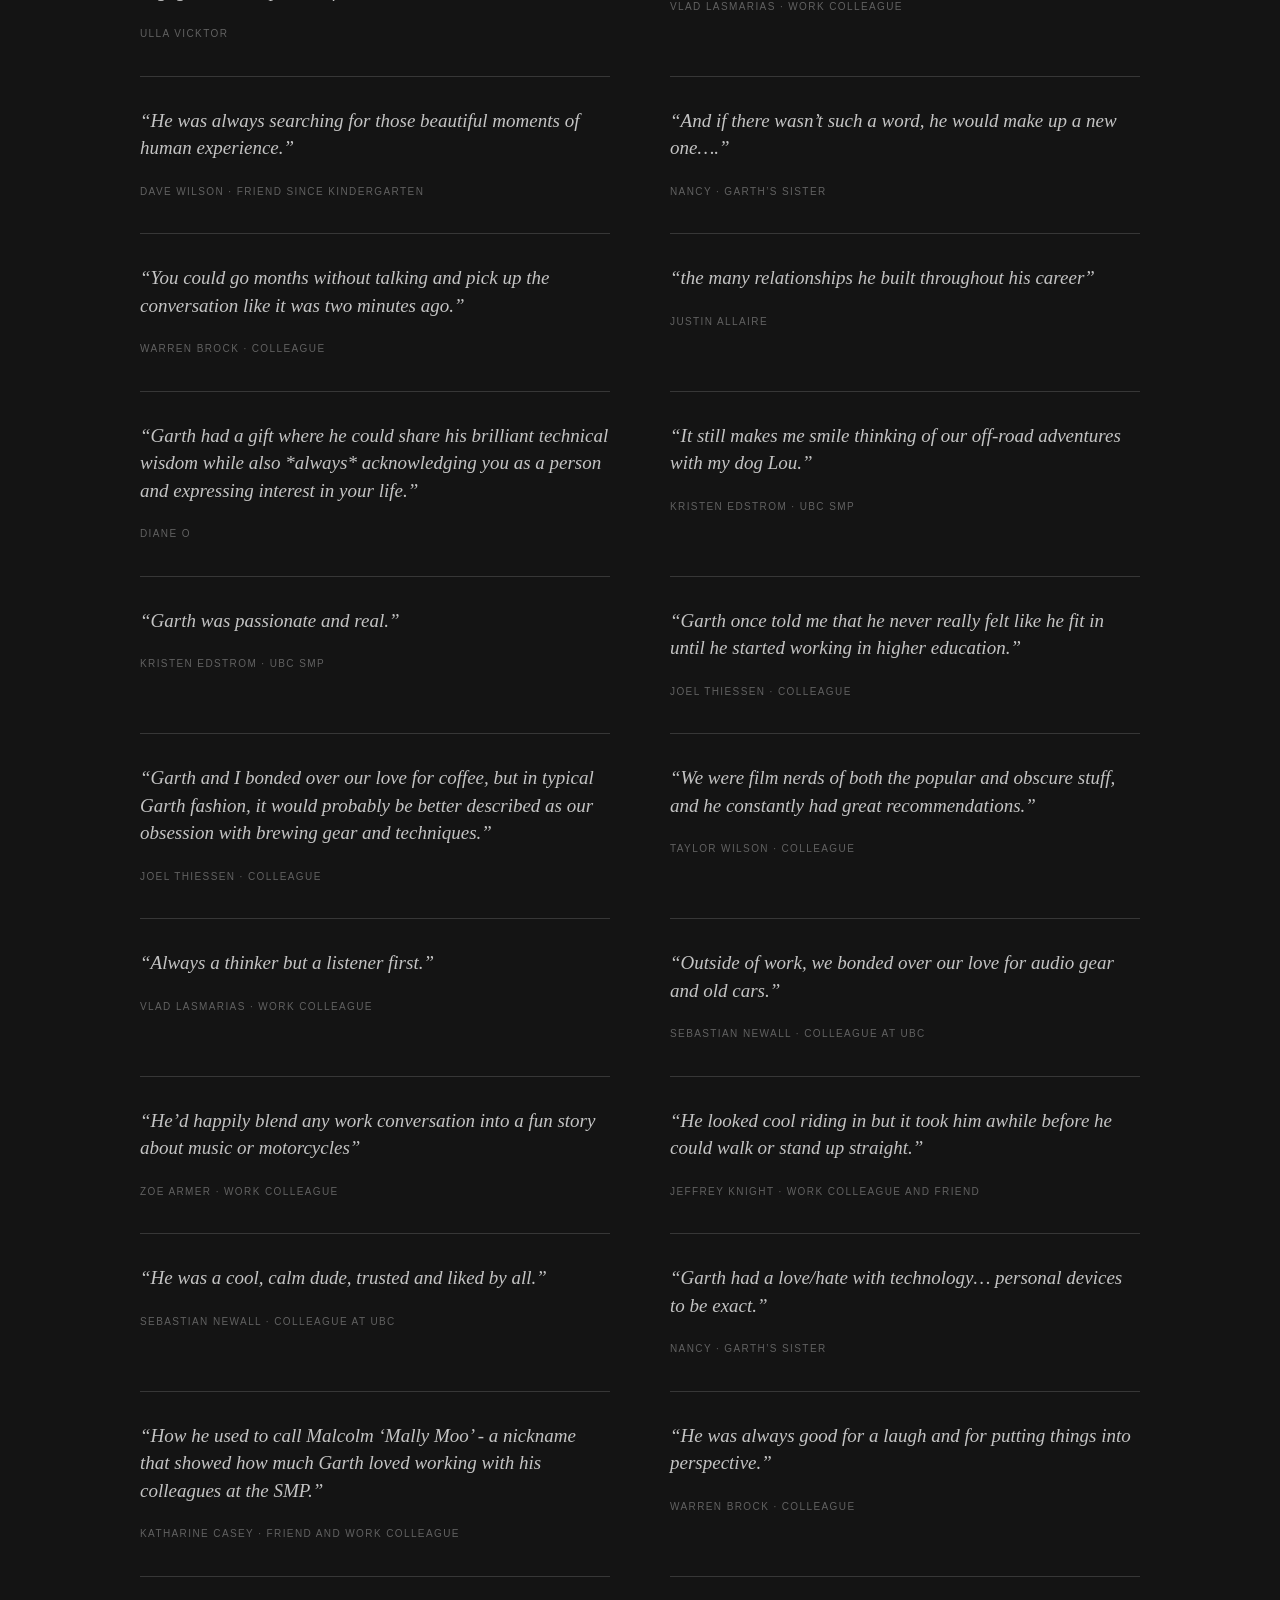
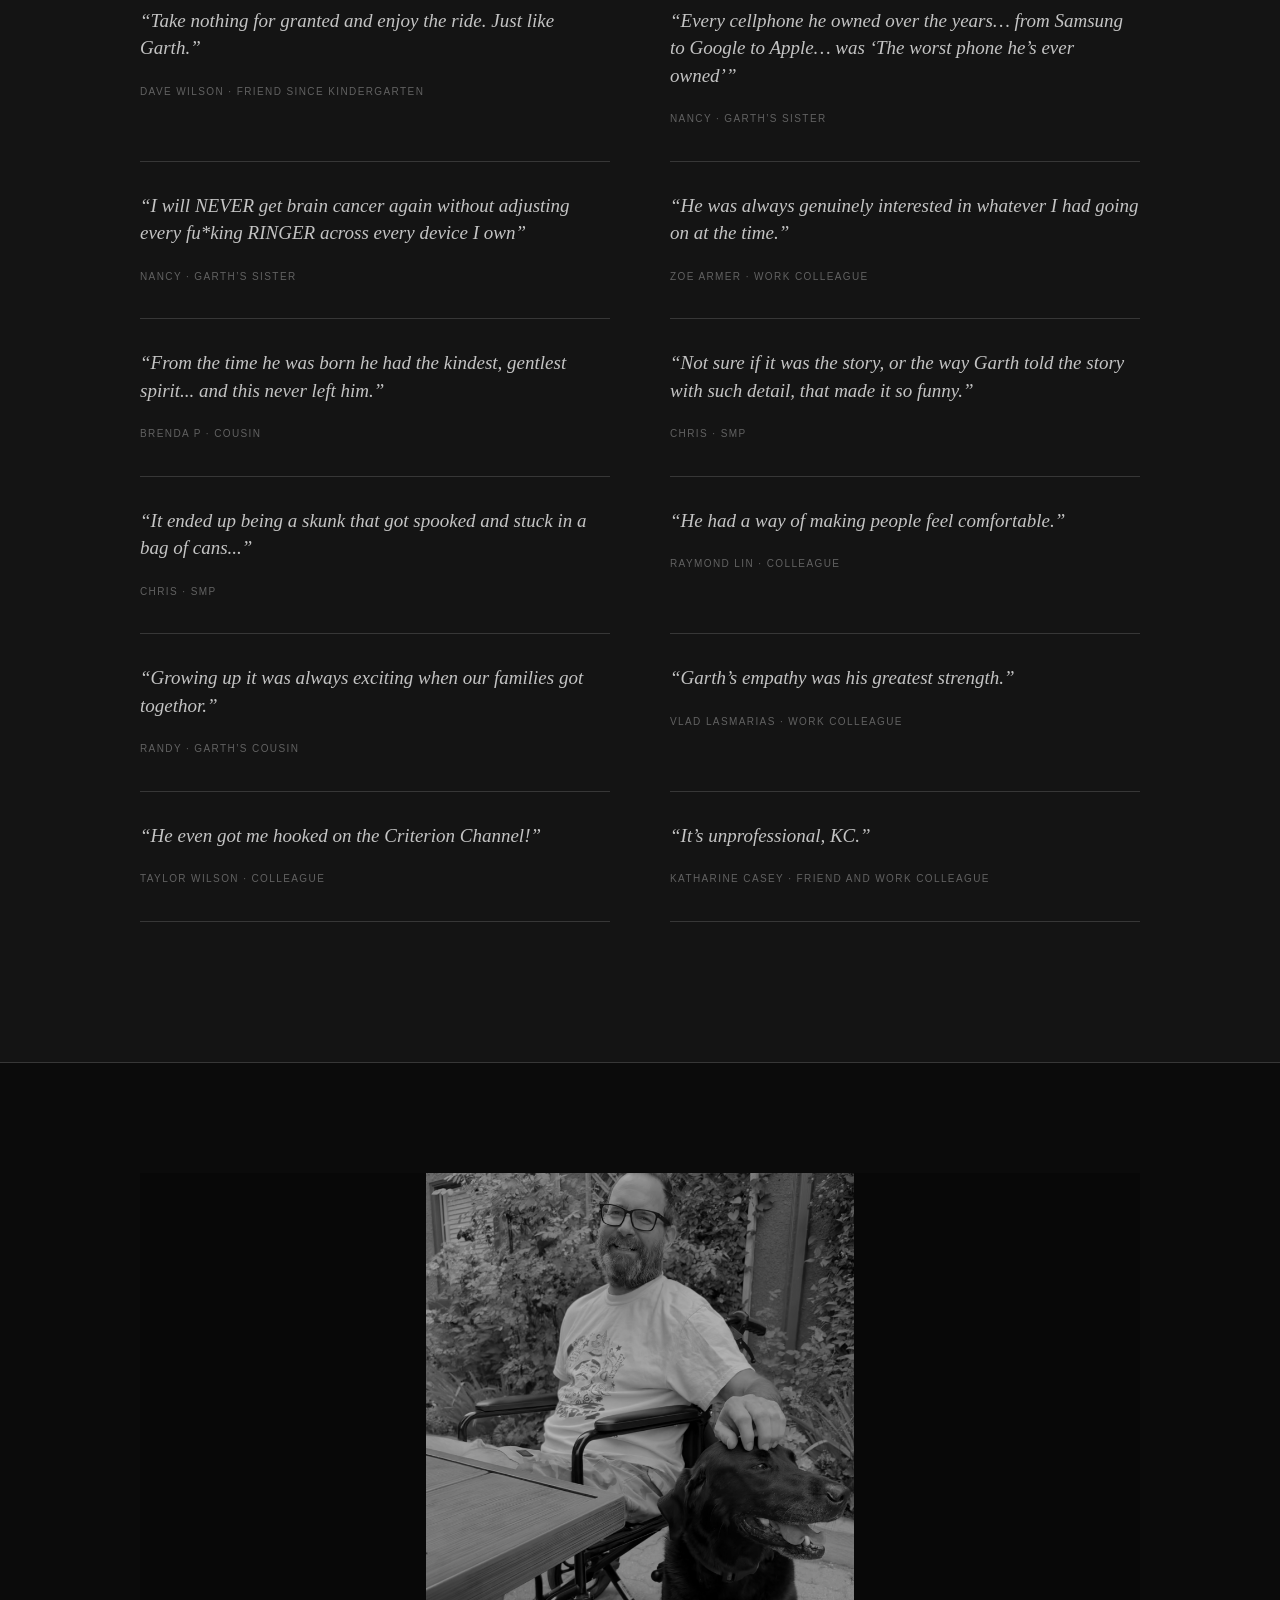
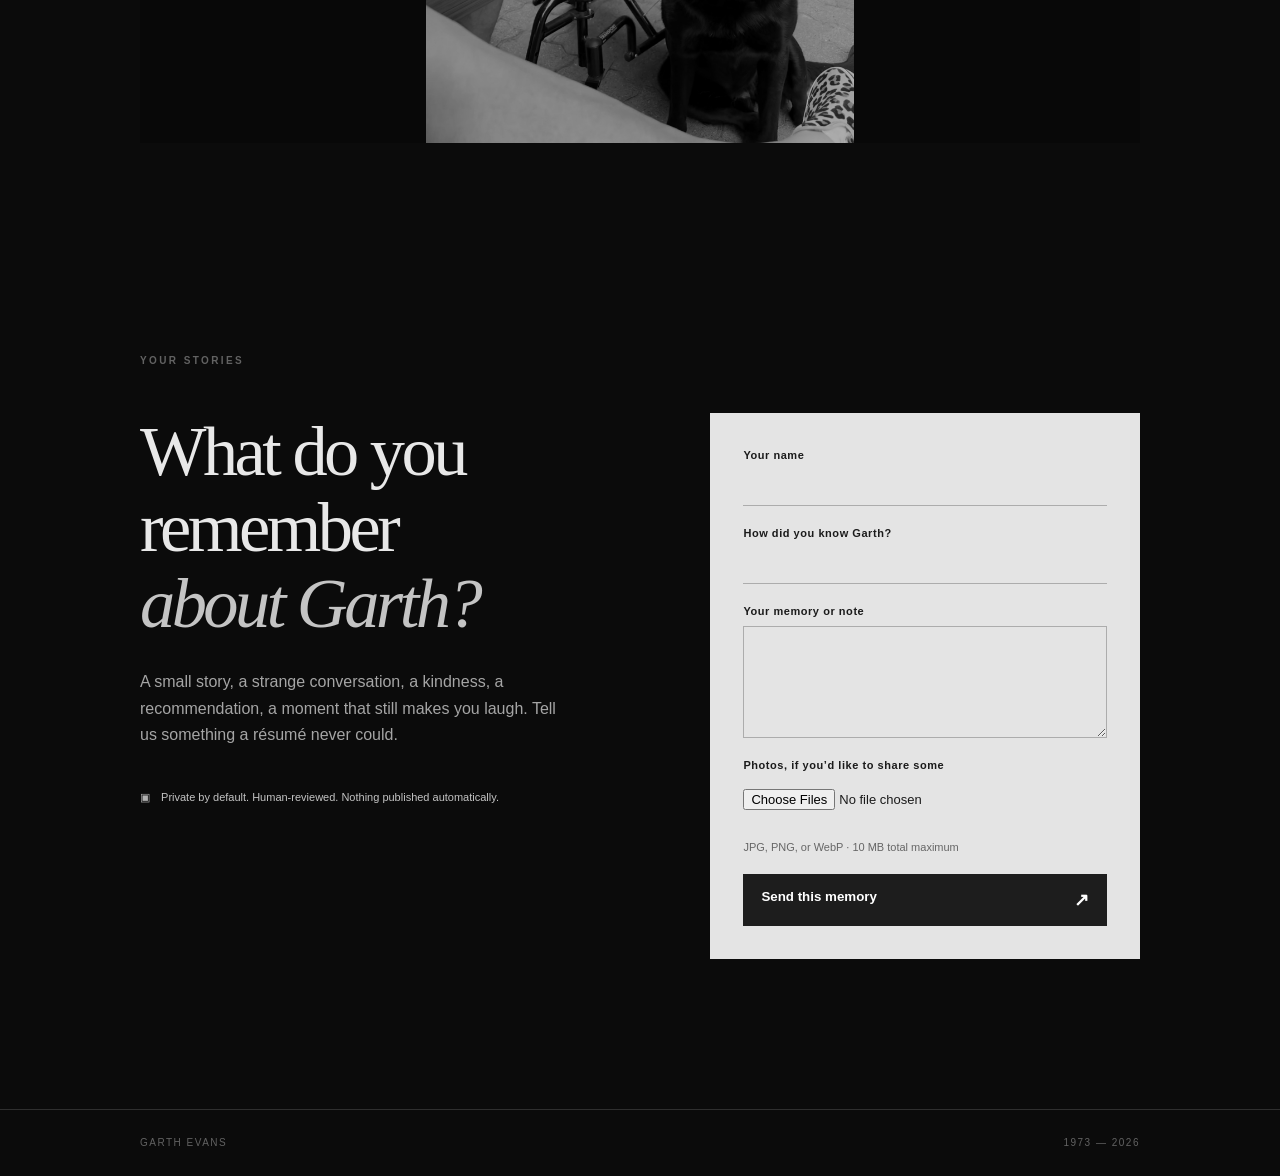
==== commit 5e99910d: "Update memorial after October gathering" ====
--- a/index.html
+++ b/index.html
@@ -34,13 +34,12 @@
         </div>
       </section>
       <section id="gathering" class="gathering section-shell">
-        <div class="section-label">A gathering for Garth</div>
+        <div class="section-label">The gathering</div>
         <div class="gathering-grid">
-          <h2>October 6<br /><em>2:00 pm</em></h2>
+          <h2>October 6<br /><em>at 2:00 pm</em></h2>
           <div class="gathering-copy">
             <p><strong>Visualization &amp; Emerging Media Studio (VEMS)</strong><br />Commons Building, COM 107<br />UBC Okanagan</p>
-            <p>No RSVP is required. If you’d like to let us know you’re coming, you’re welcome to send a note below.</p>
-            <a class="calendar-link" href="event.ics" download>Add to calendar <span>↗</span></a>
+            <p>On October 6, friends, family and colleagues gathered here to remember Garth. Nancy joined us, and many people from across UBC Okanagan came together. It was a good gathering — warm, informal, and full of stories.</p>
           </div>
         </div>
       </section>
@@ -75,8 +74,20 @@
               <p>“Garth flopping into the chair in my office for a gab session where we'd sit for way too long...”</p>
             </div>
             <figure class="voice-photo">
+              <img src="images/garth-retreat.jpg" alt="Garth laughing with a friend at a retreat" />
+              <figcaption><span>Raymond Lin · colleague</span><p>“He had a way of making people feel comfortable and his easygoing sense of humor could make the most ordinary moments a little more fun.”</p></figcaption>
+            </figure>
+            <figure class="voice-photo">
               <img src="images/felipe-garth-guitar.jpg" alt="The acoustic guitar Garth gave Felipe, now covered with his son's stickers" />
               <figcaption><span>Felipe · UBCO AV</span><p>“Garth actually gave me the acoustic guitar I now have in my studio so my kids can play.”</p></figcaption>
+            </figure>
+            <figure class="voice-photo">
+              <img src="images/garth-family-gathering.jpg" alt="Garth laughing with a friend at a family gathering" />
+              <figcaption><span>Brenda P · cousin</span><p>“From the time he was born he had the kindest, gentlest spirit... and this never left him.”</p></figcaption>
+            </figure>
+            <figure class="voice-photo">
+              <img src="images/garth-in-the-trees.jpg" alt="Garth outdoors among the trees" />
+              <figcaption><span>Randy · Garth’s cousin</span><p>“Later in life, bikes, beers and always great laughs.”</p></figcaption>
             </figure>
             <div class="voice-refrain">
               <blockquote><p>“He was always there to help.”</p><cite>Carri</cite></blockquote>
@@ -119,6 +130,11 @@
               <blockquote><p>“Every cellphone he owned over the years… from Samsung to Google to Apple… was ‘The worst phone he’s ever owned’”</p><cite>Nancy · Garth’s sister</cite></blockquote>
               <blockquote><p>“I will NEVER get brain cancer again without adjusting every fu*king RINGER across every device I own”</p><cite>Nancy · Garth’s sister</cite></blockquote>
               <blockquote><p>“He was always genuinely interested in whatever I had going on at the time.”</p><cite>Zoe Armer · work colleague</cite></blockquote>
+              <blockquote><p>“From the time he was born he had the kindest, gentlest spirit... and this never left him.”</p><cite>Brenda P · cousin</cite></blockquote>
+              <blockquote><p>“Not sure if it was the story, or the way Garth told the story with such detail, that made it so funny.”</p><cite>Chris · SMP</cite></blockquote>
+              <blockquote><p>“It ended up being a skunk that got spooked and stuck in a bag of cans...”</p><cite>Chris · SMP</cite></blockquote>
+              <blockquote><p>“He had a way of making people feel comfortable.”</p><cite>Raymond Lin · colleague</cite></blockquote>
+              <blockquote><p>“Growing up it was always exciting when our families got togethor.”</p><cite>Randy · Garth’s cousin</cite></blockquote>
               <blockquote><p>“Garth’s empathy was his greatest strength.”</p><cite>Vlad Lasmarias · work colleague</cite></blockquote>
               <blockquote><p>“He even got me hooked on the Criterion Channel!”</p><cite>Taylor Wilson · colleague</cite></blockquote>
               <blockquote><p>“It’s unprofessional, KC.”</p><cite>Katharine Casey · friend and work colleague</cite></blockquote>
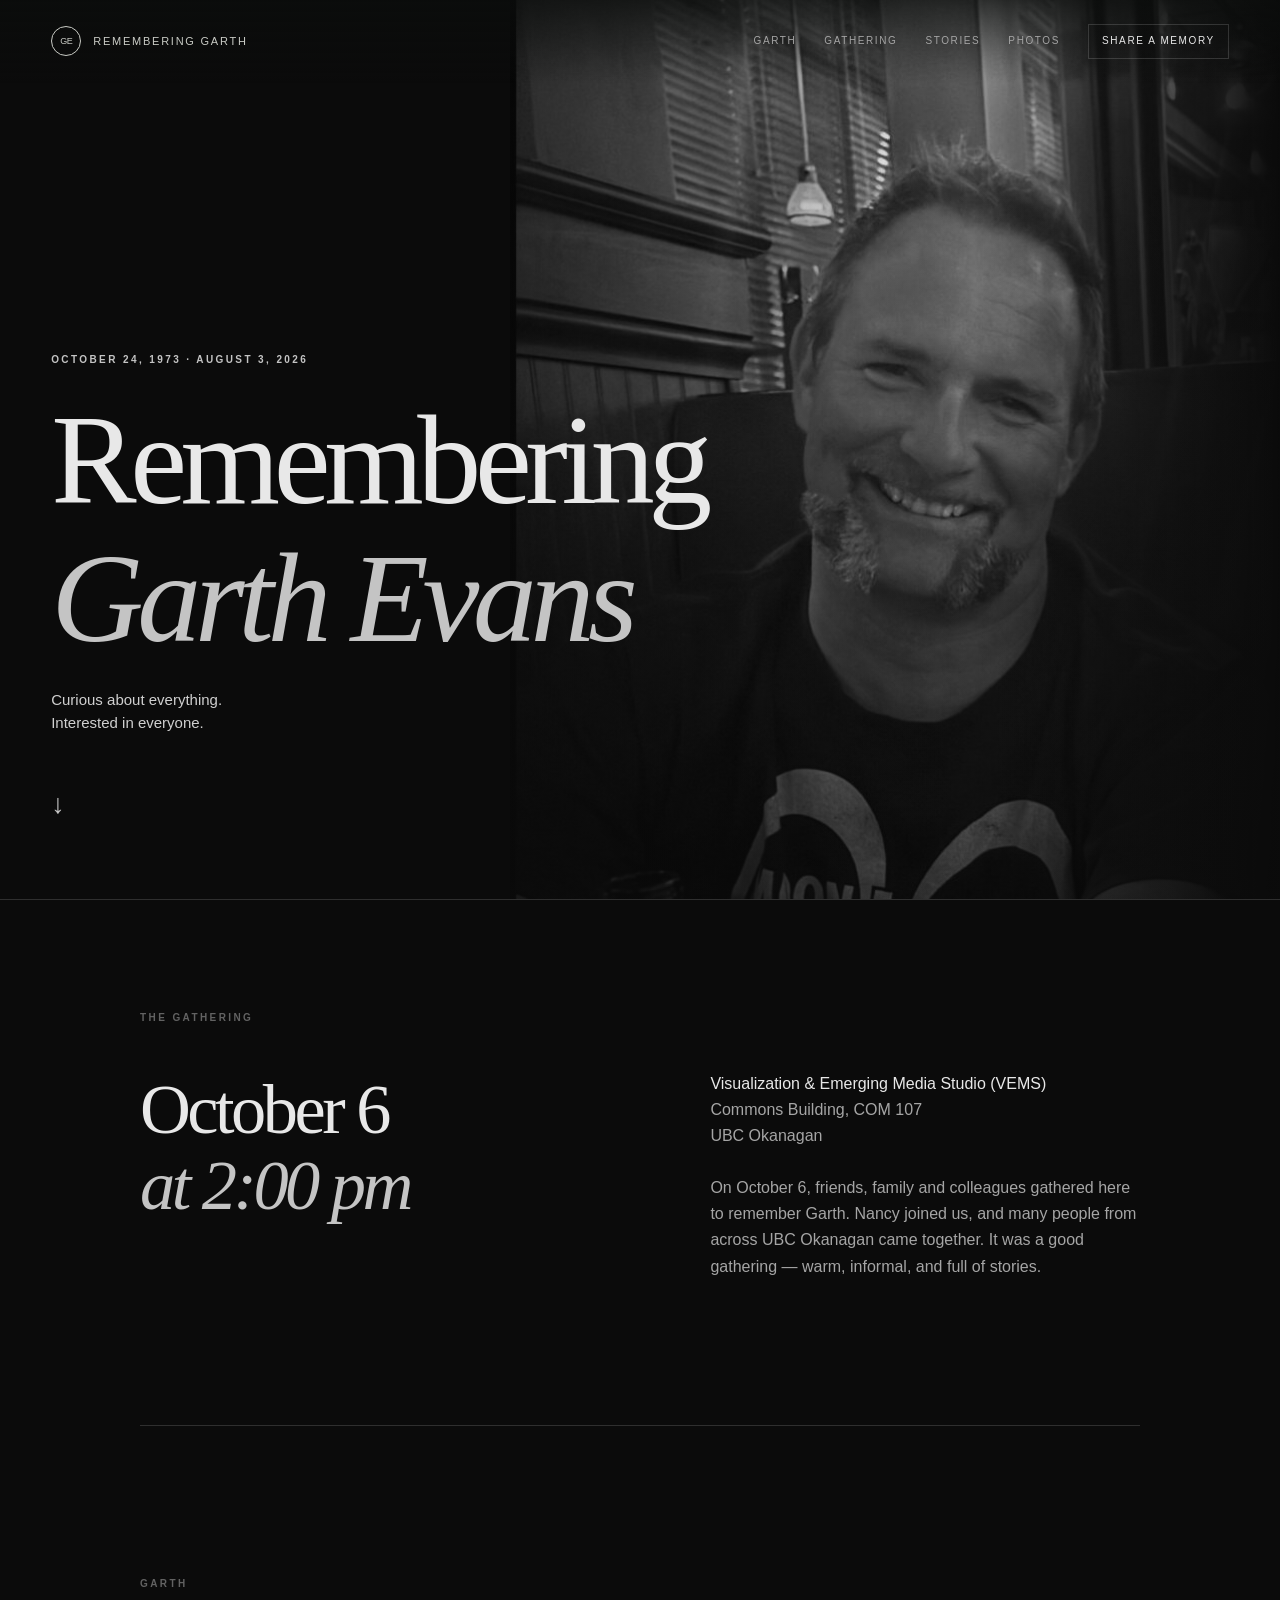
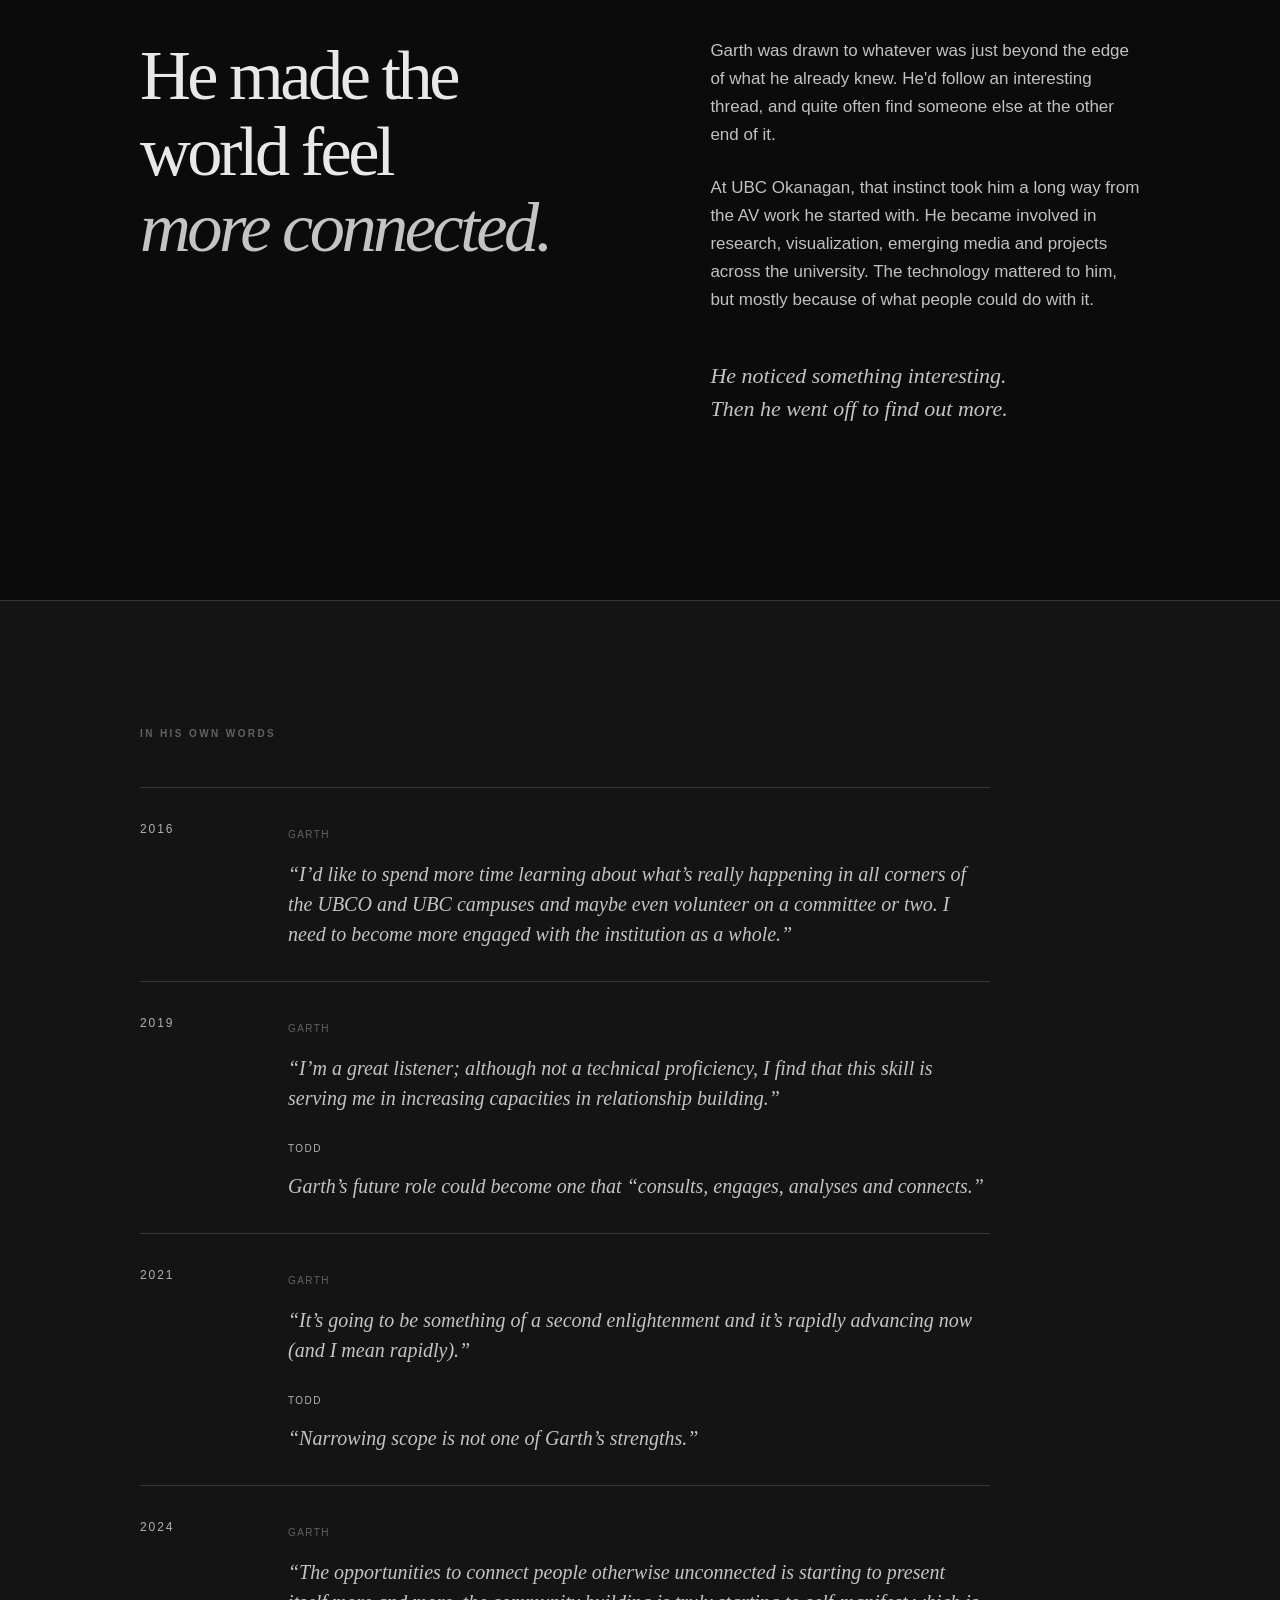
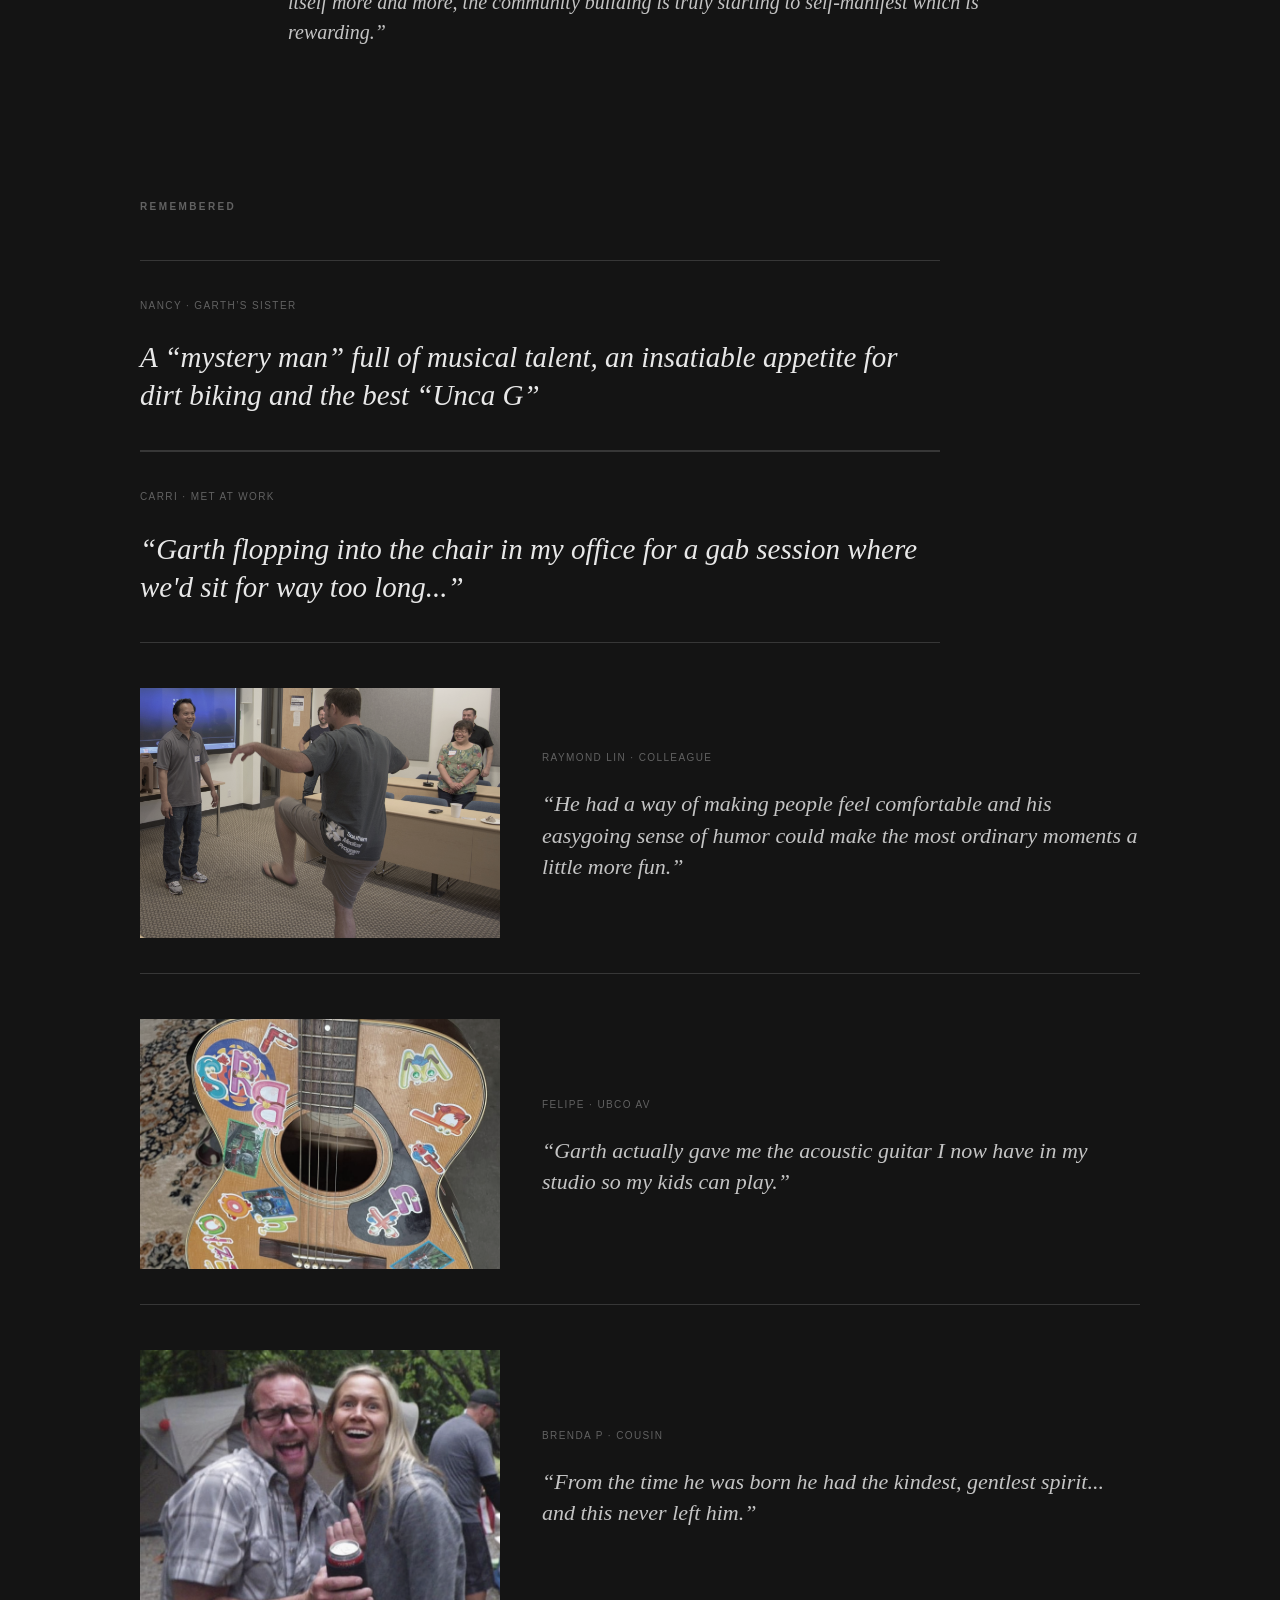
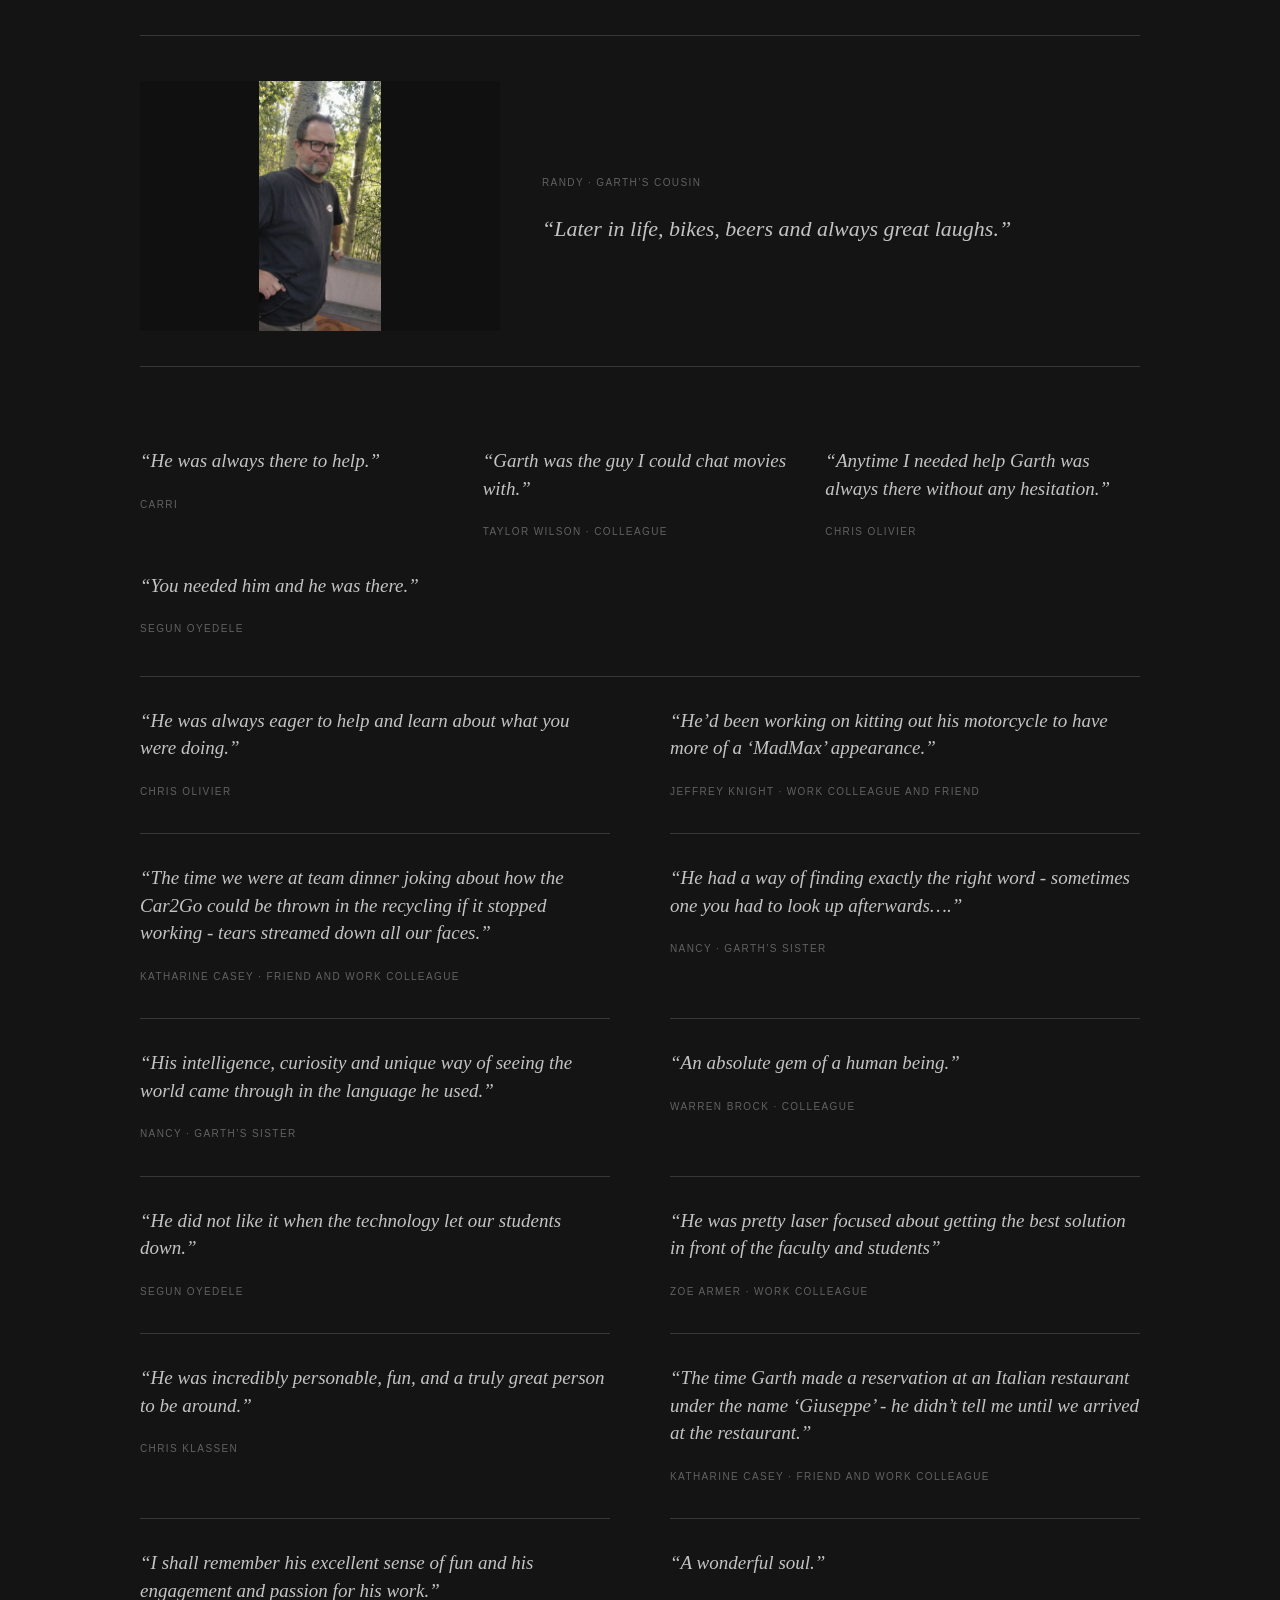
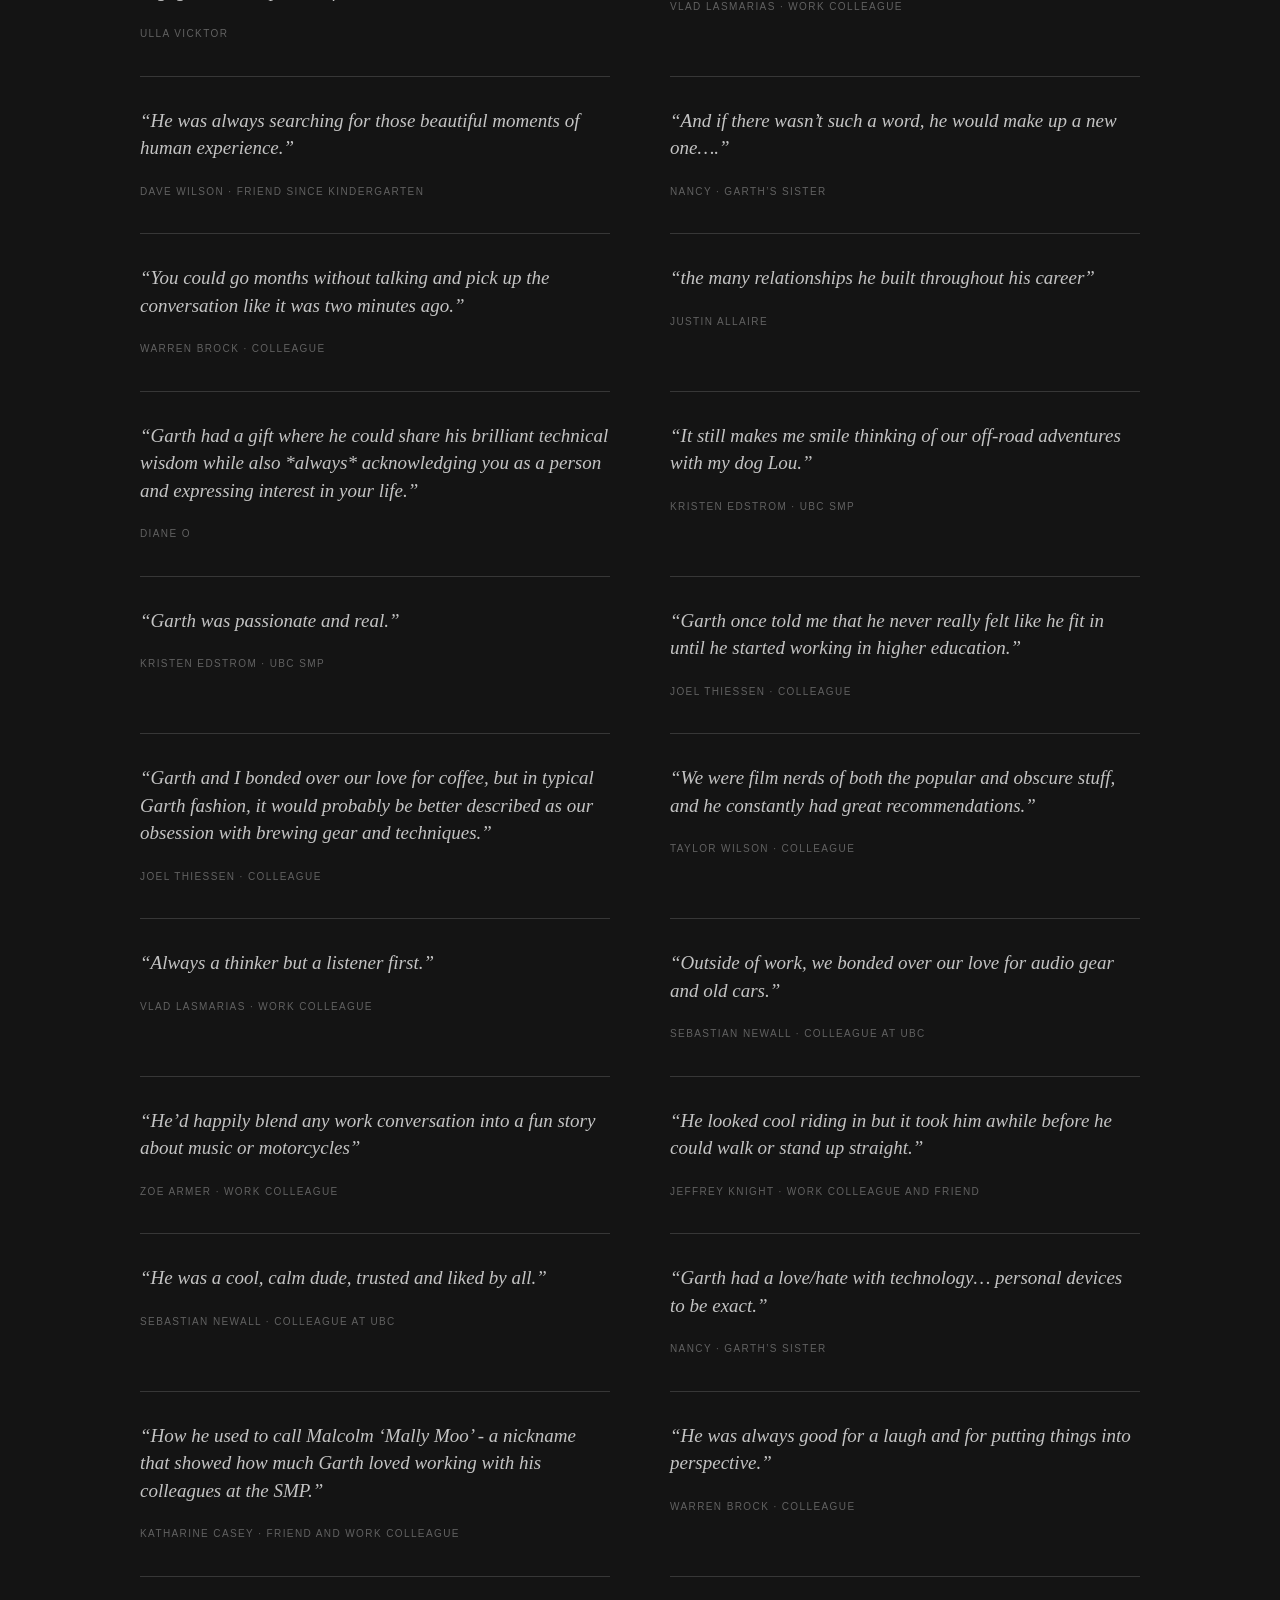
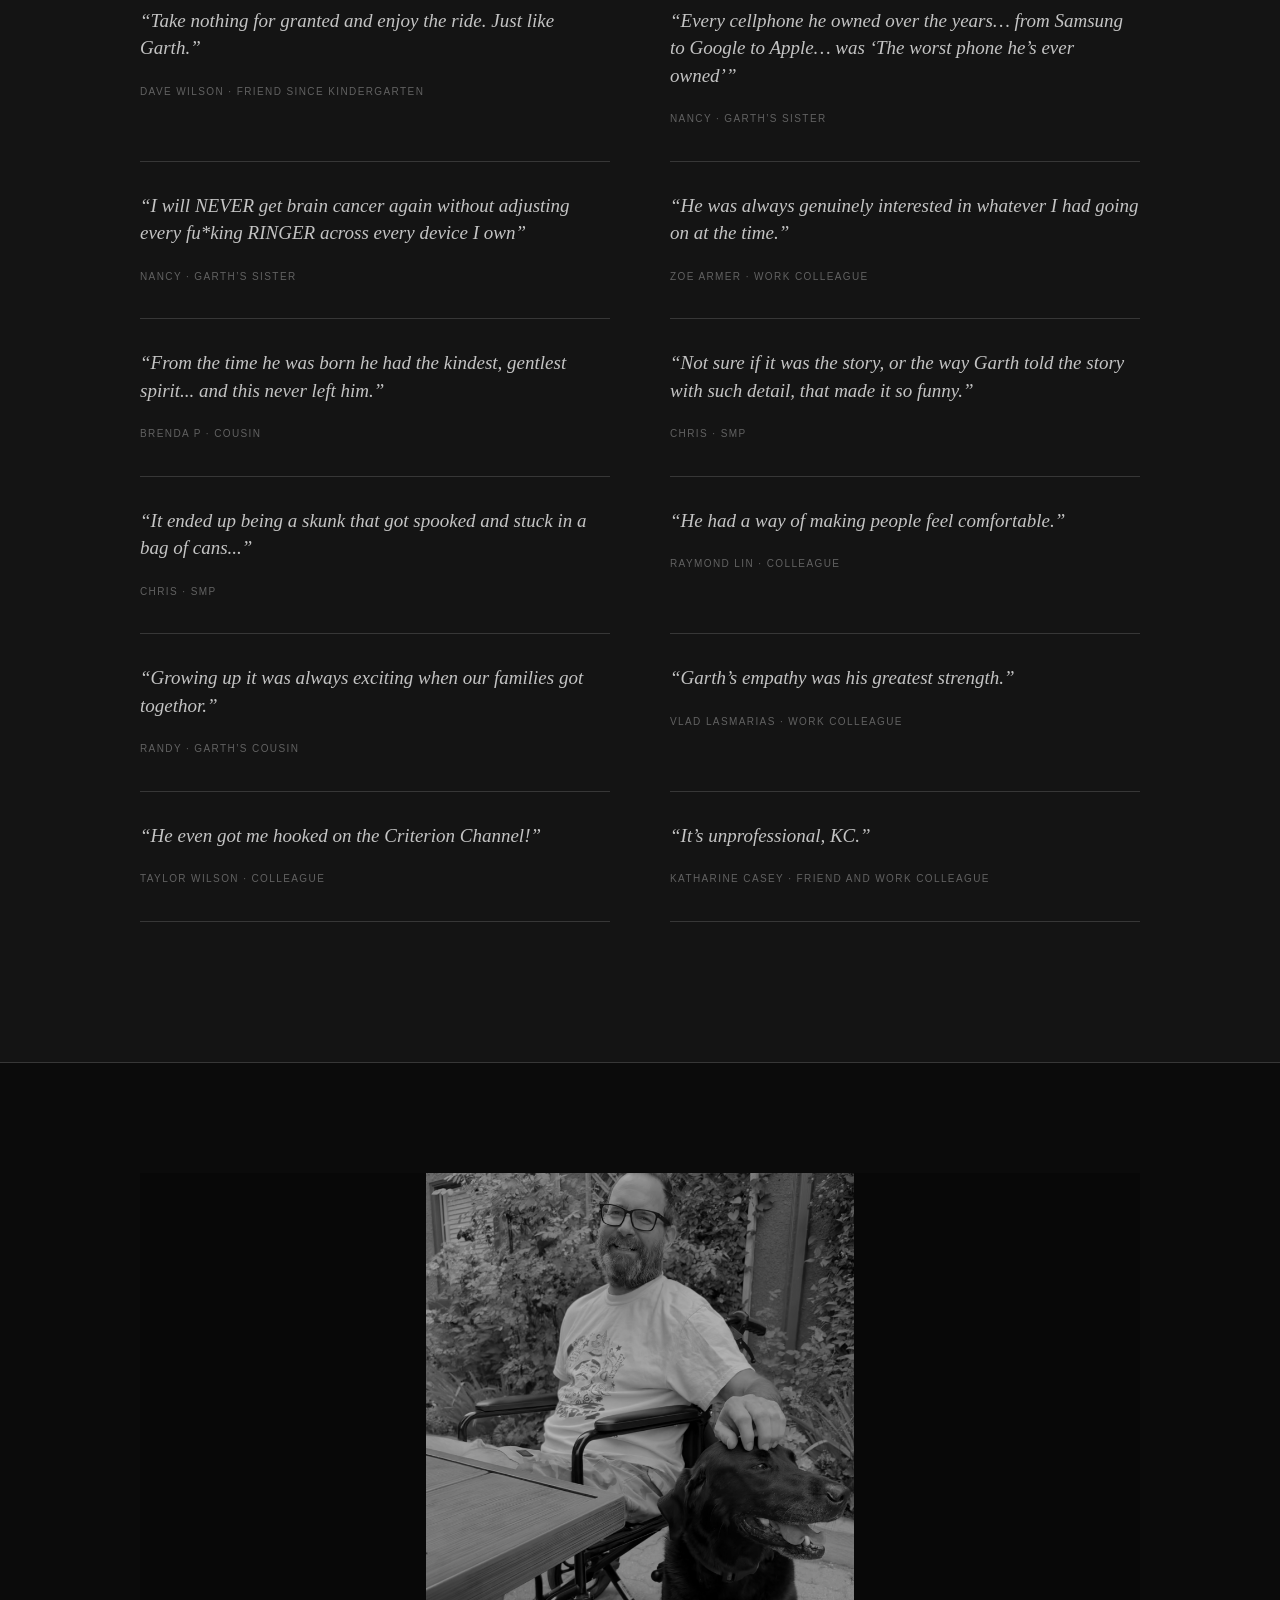
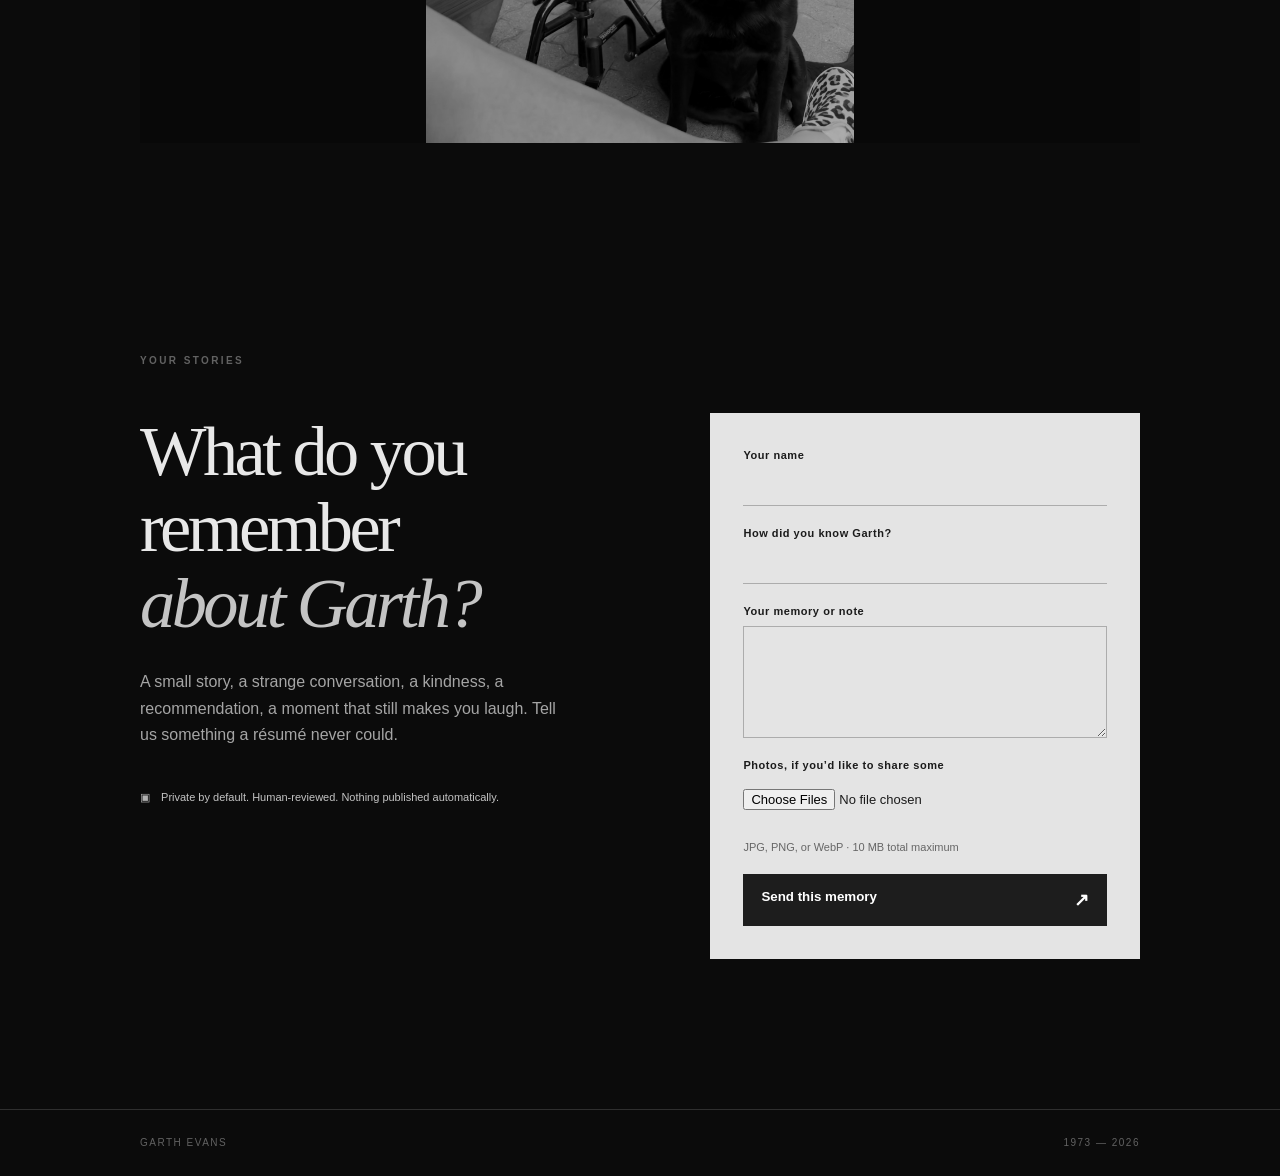
==== commit 203e3838: "Keep Randy portrait uncropped" ====
--- a/index.html
+++ b/index.html
@@ -85,7 +85,7 @@
               <img src="images/garth-family-gathering.jpg" alt="Garth laughing with a friend at a family gathering" />
               <figcaption><span>Brenda P · cousin</span><p>“From the time he was born he had the kindest, gentlest spirit... and this never left him.”</p></figcaption>
             </figure>
-            <figure class="voice-photo">
+            <figure class="voice-photo portrait-photo">
               <img src="images/garth-in-the-trees.jpg" alt="Garth outdoors among the trees" />
               <figcaption><span>Randy · Garth’s cousin</span><p>“Later in life, bikes, beers and always great laughs.”</p></figcaption>
             </figure>
--- a/assets/site.css
+++ b/assets/site.css
@@ -7,6 +7,7 @@
 .gathering { padding:110px 0 120px; border-bottom:1px solid var(--line); } .gathering-grid { display:grid; grid-template-columns:1fr 1fr; gap:11vw; } .gathering-copy { color:var(--muted); font-size:16px; max-width:430px; } .gathering-copy p { margin:0 0 25px; } .gathering-copy strong { color:var(--ink); font-weight:normal; } .calendar-link { display:inline-flex; align-items:center; gap:35px; margin-top:8px; padding:12px 15px; border:1px solid var(--line); color:var(--ink); font-size:11px; letter-spacing:.13em; text-transform:uppercase; } .calendar-link span { color:var(--green); font-size:17px; } .calendar-link:hover { border-color:var(--ink); }
 .remembered { padding:125px 0 140px; border-top:1px solid var(--line); border-bottom:1px solid var(--line); background:rgba(22,22,22,.88); } .review-sequence { max-width:850px; } .review-entry { display:grid; grid-template-columns:110px 1fr; gap:38px; padding:32px 0; border-top:1px solid var(--line); } .review-year { color:var(--accent); font-size:12px; letter-spacing:.16em; } .review-entry span { color:var(--dim); font-size:10px; text-transform:uppercase; letter-spacing:.14em; } .review-entry p { max-width:700px; margin:13px 0 0; color:var(--green); font:italic 20px/1.5 Georgia,serif; } .review-entry .review-counterpoint { display:block; margin-top:28px; color:var(--accent); }
 .voice-photo { display:grid; grid-template-columns:minmax(220px,360px) 1fr; gap:42px; align-items:center; margin:45px 0 35px; padding:0 0 35px; border-bottom:1px solid var(--line); } .voice-photo img { width:100%; height:250px; object-fit:cover; object-position:center 62%; filter:grayscale(.35) contrast(.96); } .voice-photo figcaption span { color:var(--dim); font-size:10px; text-transform:uppercase; letter-spacing:.14em; } .voice-photo figcaption p { margin:18px 0 0; color:var(--green); font:italic 22px/1.45 Georgia,serif; }
+.voice-photo.portrait-photo img { object-fit:contain; object-position:center; background:var(--black); }
 .remembered-voices { margin-top:120px; } .voice-feature { max-width:800px; padding:30px 0 36px; border-top:1px solid var(--line); border-bottom:1px solid var(--line); } .voice-feature span,.voice-refrain cite,.voice-grid cite { color:var(--dim); font-size:10px; text-transform:uppercase; letter-spacing:.14em; font-style:normal; } .voice-feature p { margin:22px 0 0; color:var(--ink); font:italic 29px/1.3 Georgia,serif; } .voice-refrain { display:grid; grid-template-columns:repeat(3,1fr); gap:28px; padding:45px 0 35px; border-bottom:1px solid var(--line); } blockquote { margin:0; } .voice-refrain p,.voice-grid p { margin:0 0 15px; color:var(--green); font:italic 19px/1.45 Georgia,serif; } .voice-grid { display:grid; grid-template-columns:repeat(2,1fr); gap:0 60px; } .voice-grid blockquote { padding:30px 0; border-bottom:1px solid var(--line); }
 .photo-break { width:min(1000px,88vw); margin:0 auto; padding:110px 0 80px; } .photo-break img { width:100%; height:570px; object-fit:contain; object-position:center; background:var(--black); filter:grayscale(1) brightness(.72); } .photo-break p { color:var(--dim); font:italic 12px Georgia,serif; margin:13px 0 0; }
 .share { padding:130px 0 150px; } .share-intro { color:var(--muted); font-size:16px; max-width:420px; margin-top:28px; } .private { color:var(--green); font-size:11px; margin-top:40px; } .private span { color:var(--accent); margin-right:8px; } .memory-form { display:grid; gap:18px; padding:33px; background:#e4e4e4; color:#1b1b1b; } .memory-form label { display:grid; gap:5px; font-size:11px; font-weight:bold; letter-spacing:.05em; } .memory-form input[type=text],.memory-form textarea { width:100%; border:0; border-bottom:1px solid rgba(27,27,27,.28); padding:9px 0; background:transparent; color:#1b1b1b; font:16px Arial,sans-serif; outline:none; } .memory-form textarea { border:1px solid rgba(27,27,27,.28); padding:10px; resize:vertical; } .memory-form input[type=file] { width:100%; padding:10px 0; font:13px Arial,sans-serif; } .memory-form .check { display:block; font-weight:normal; letter-spacing:0; } .check input { accent-color:#666; margin-right:8px; } .memory-form button { border:0; padding:15px 18px; background:#1d1d1d; color:#fff; text-align:left; font-weight:bold; cursor:pointer; } .memory-form button span { float:right; font-size:18px; } .form-status { color:#666; font-size:11px; margin:0; } footer { border-top:1px solid var(--line); padding:25px 0; color:var(--dim); font-size:10px; letter-spacing:.15em; text-transform:uppercase; } footer .section-shell { display:flex; justify-content:space-between; }
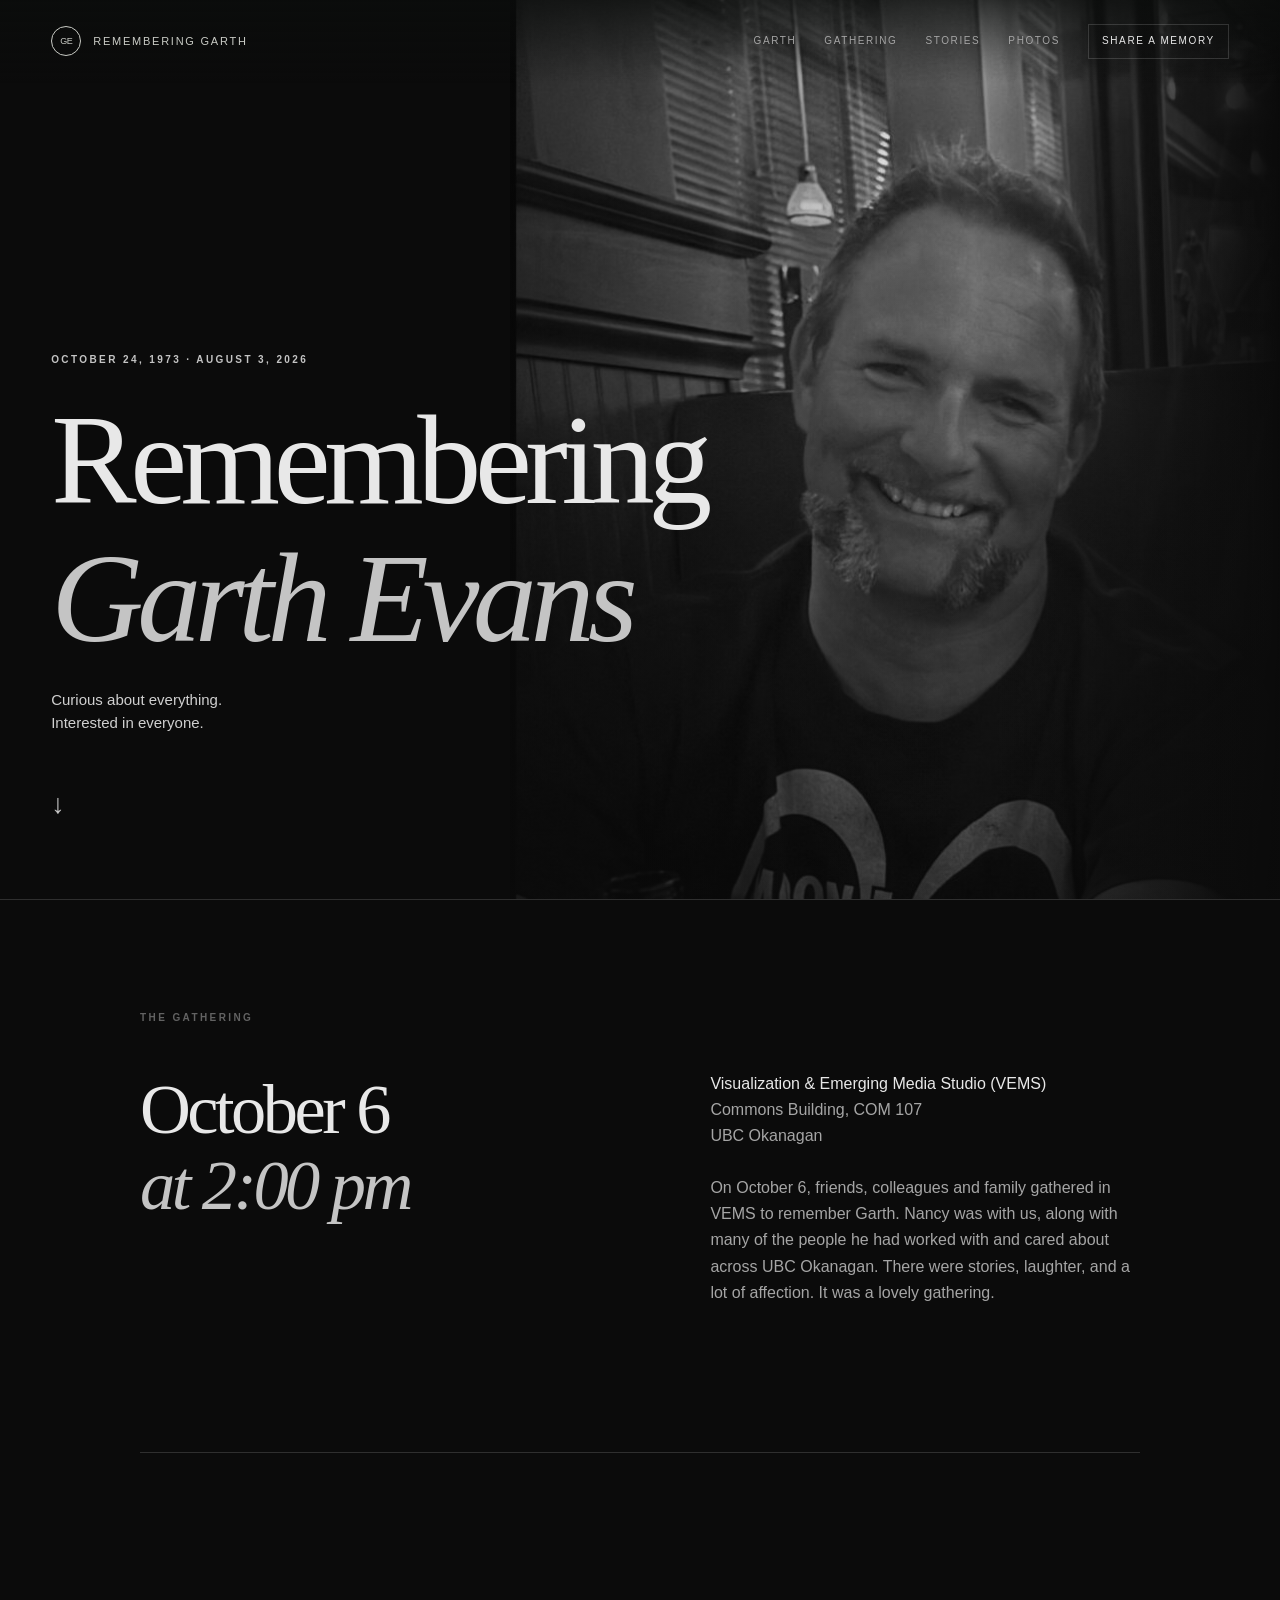
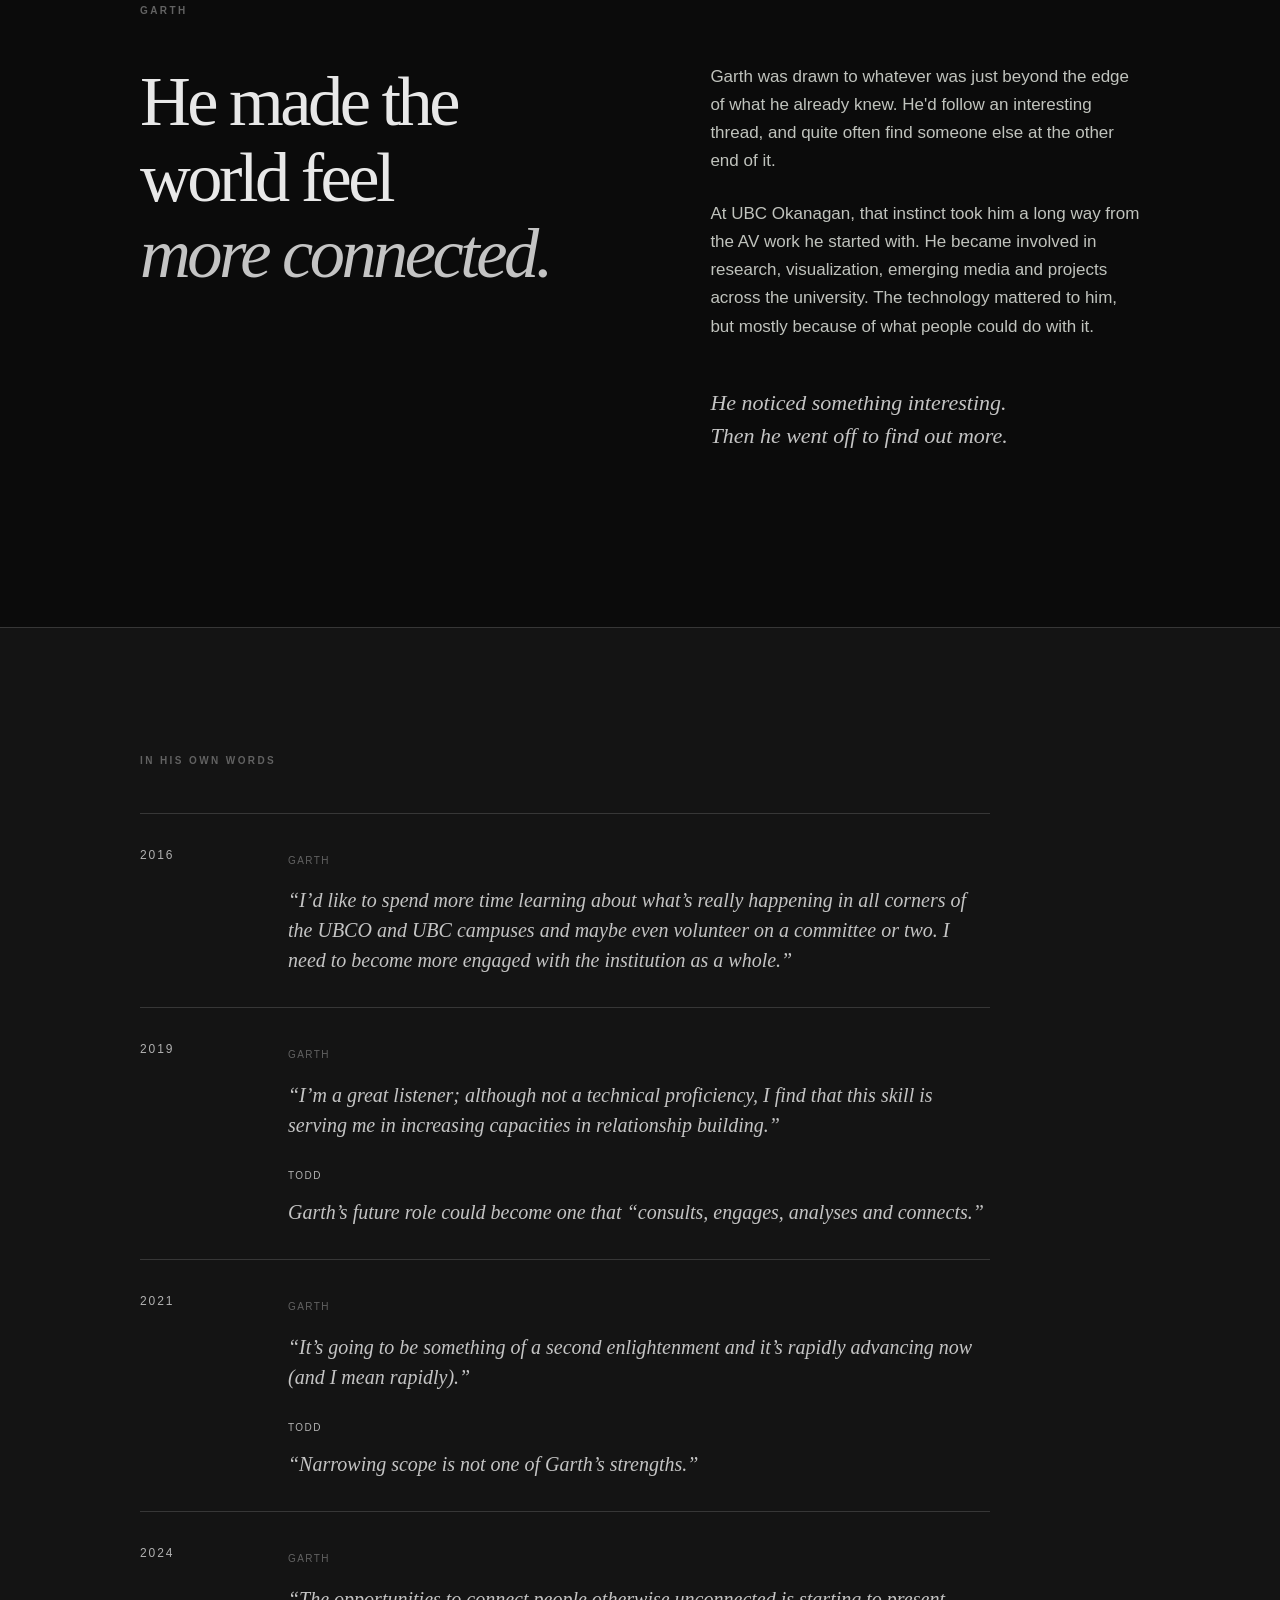
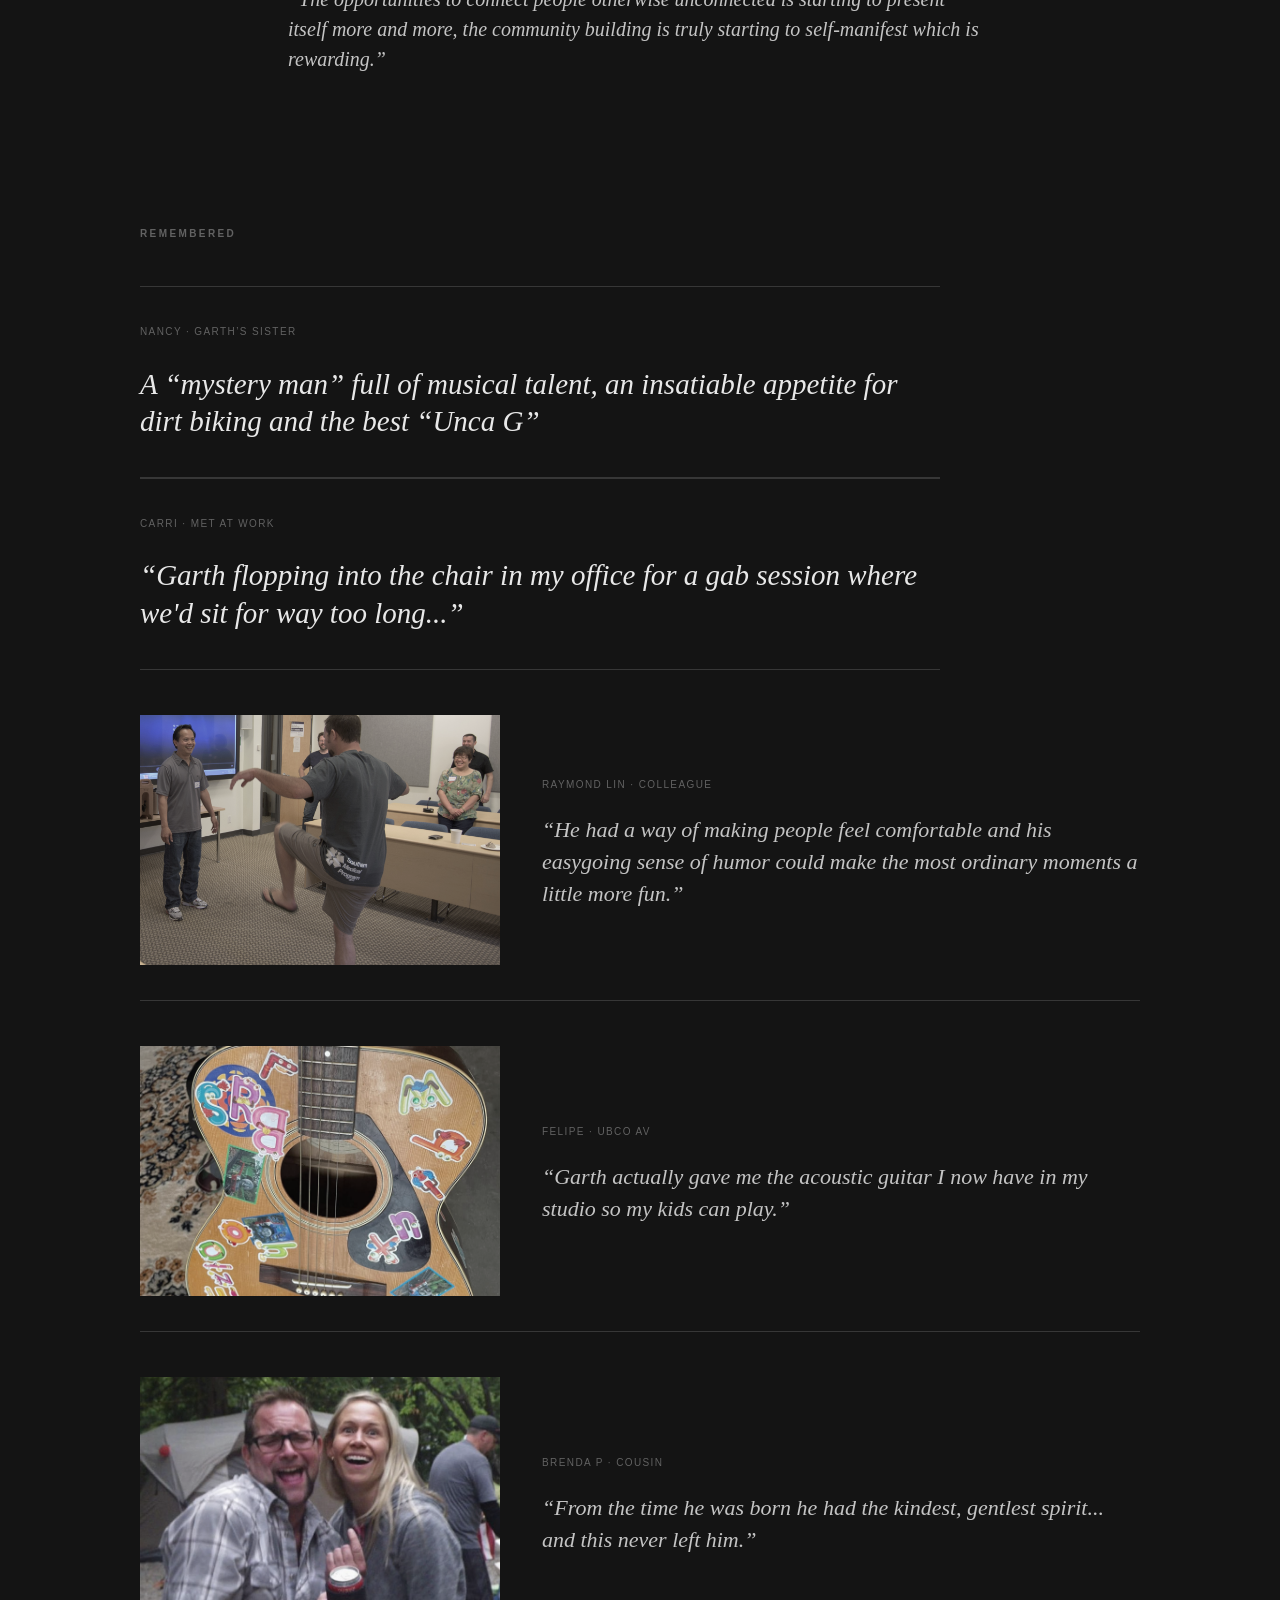
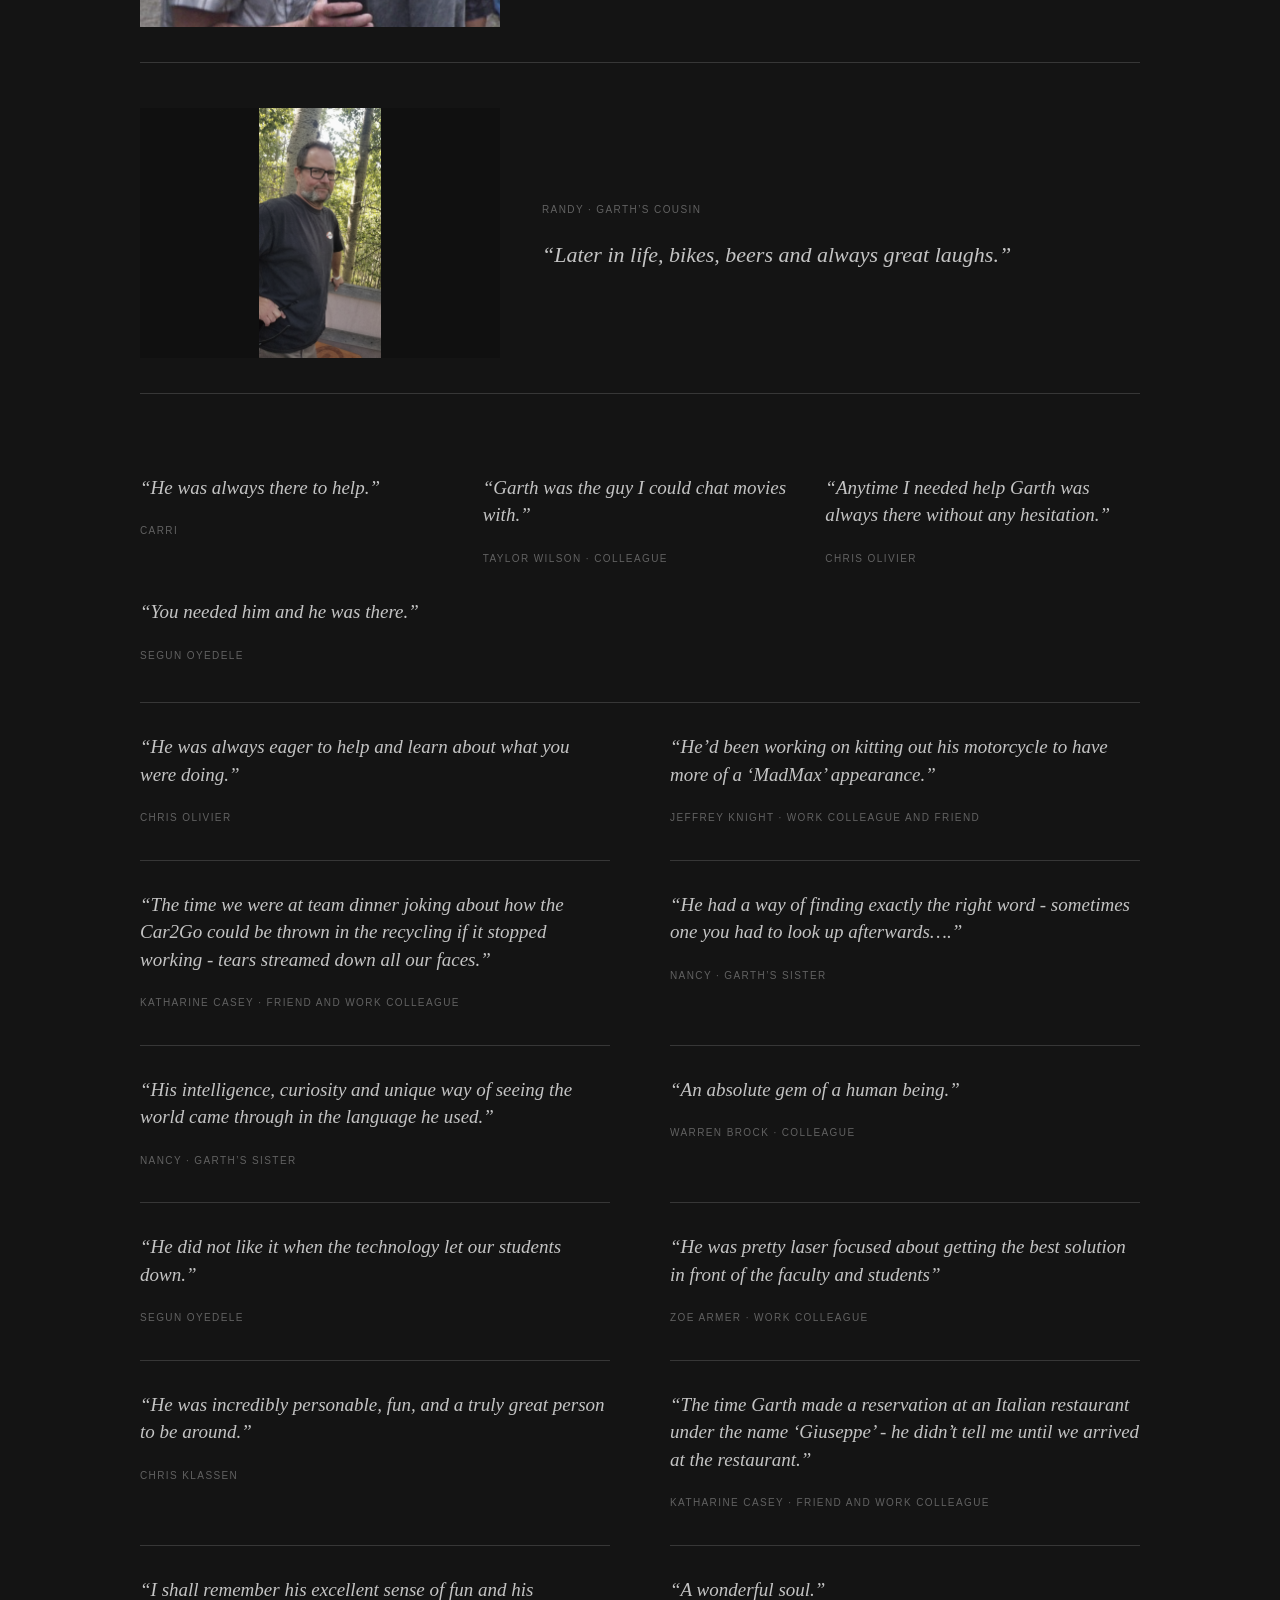
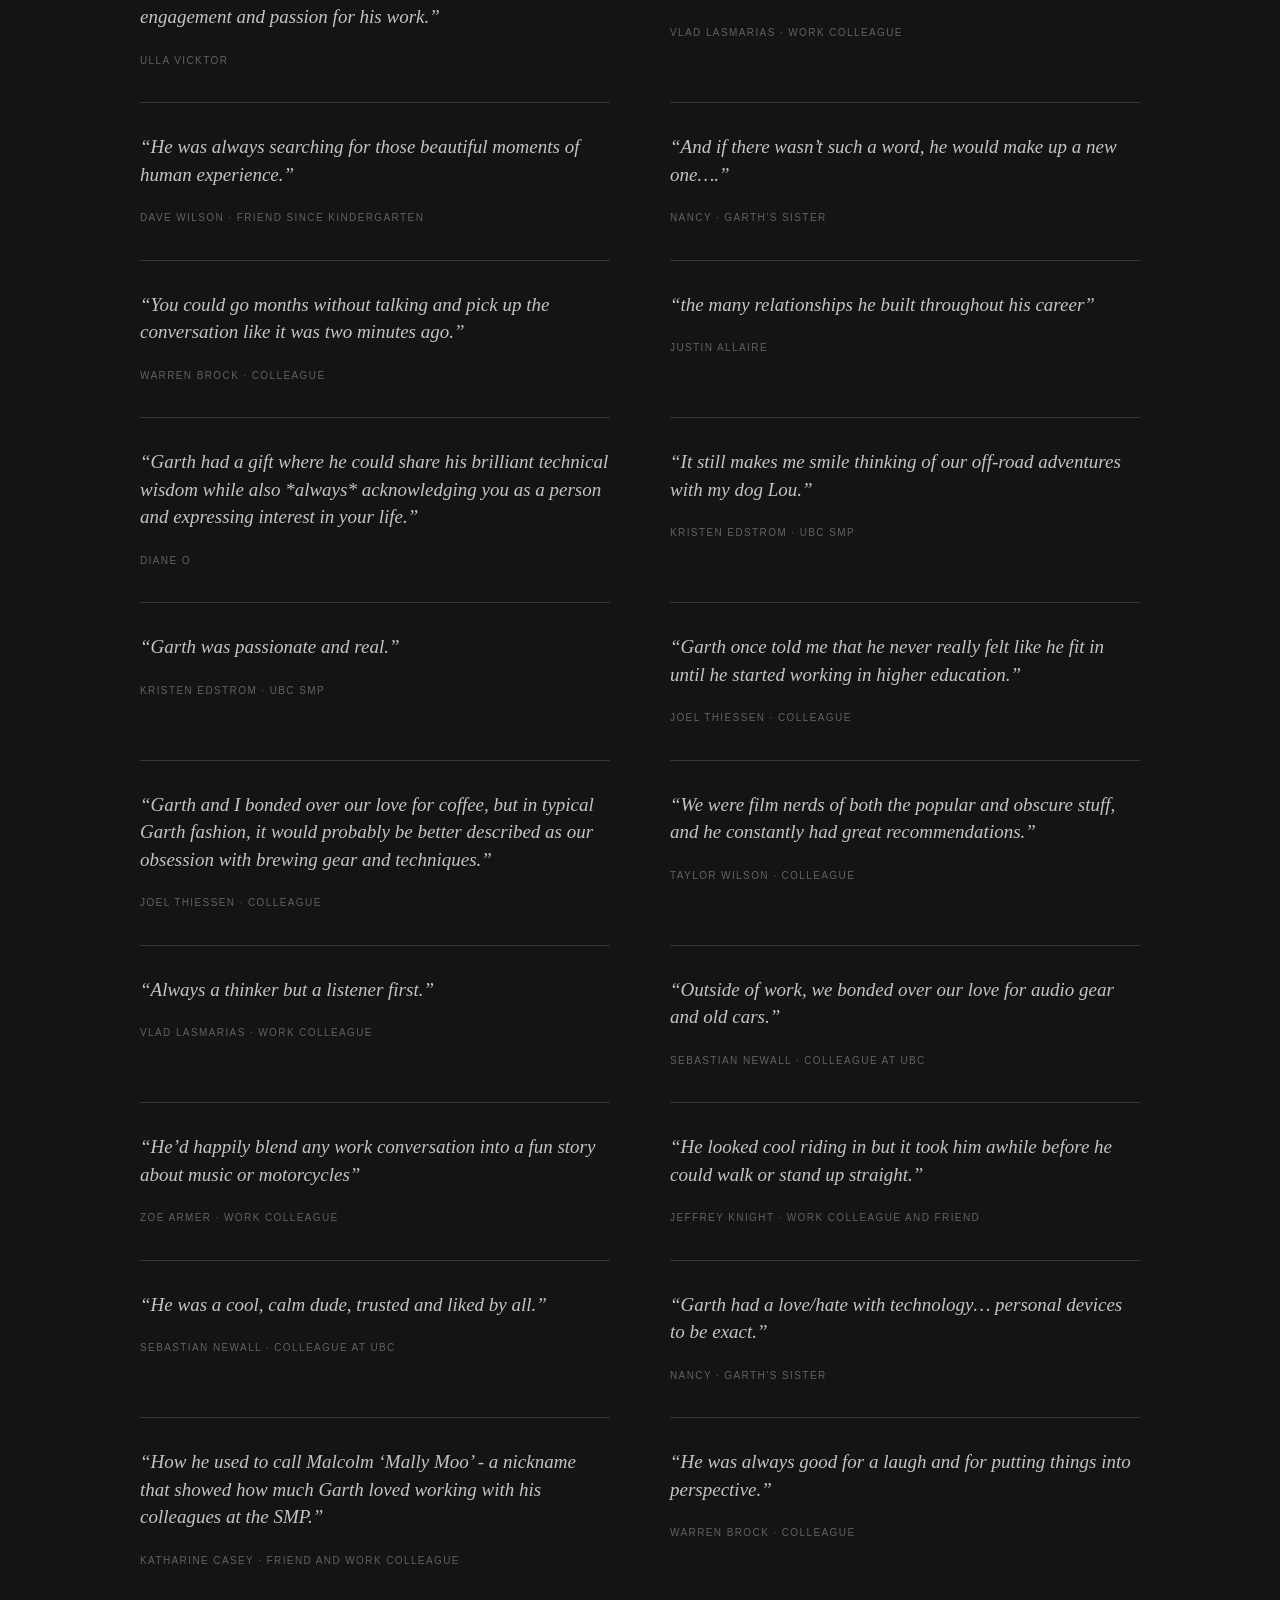
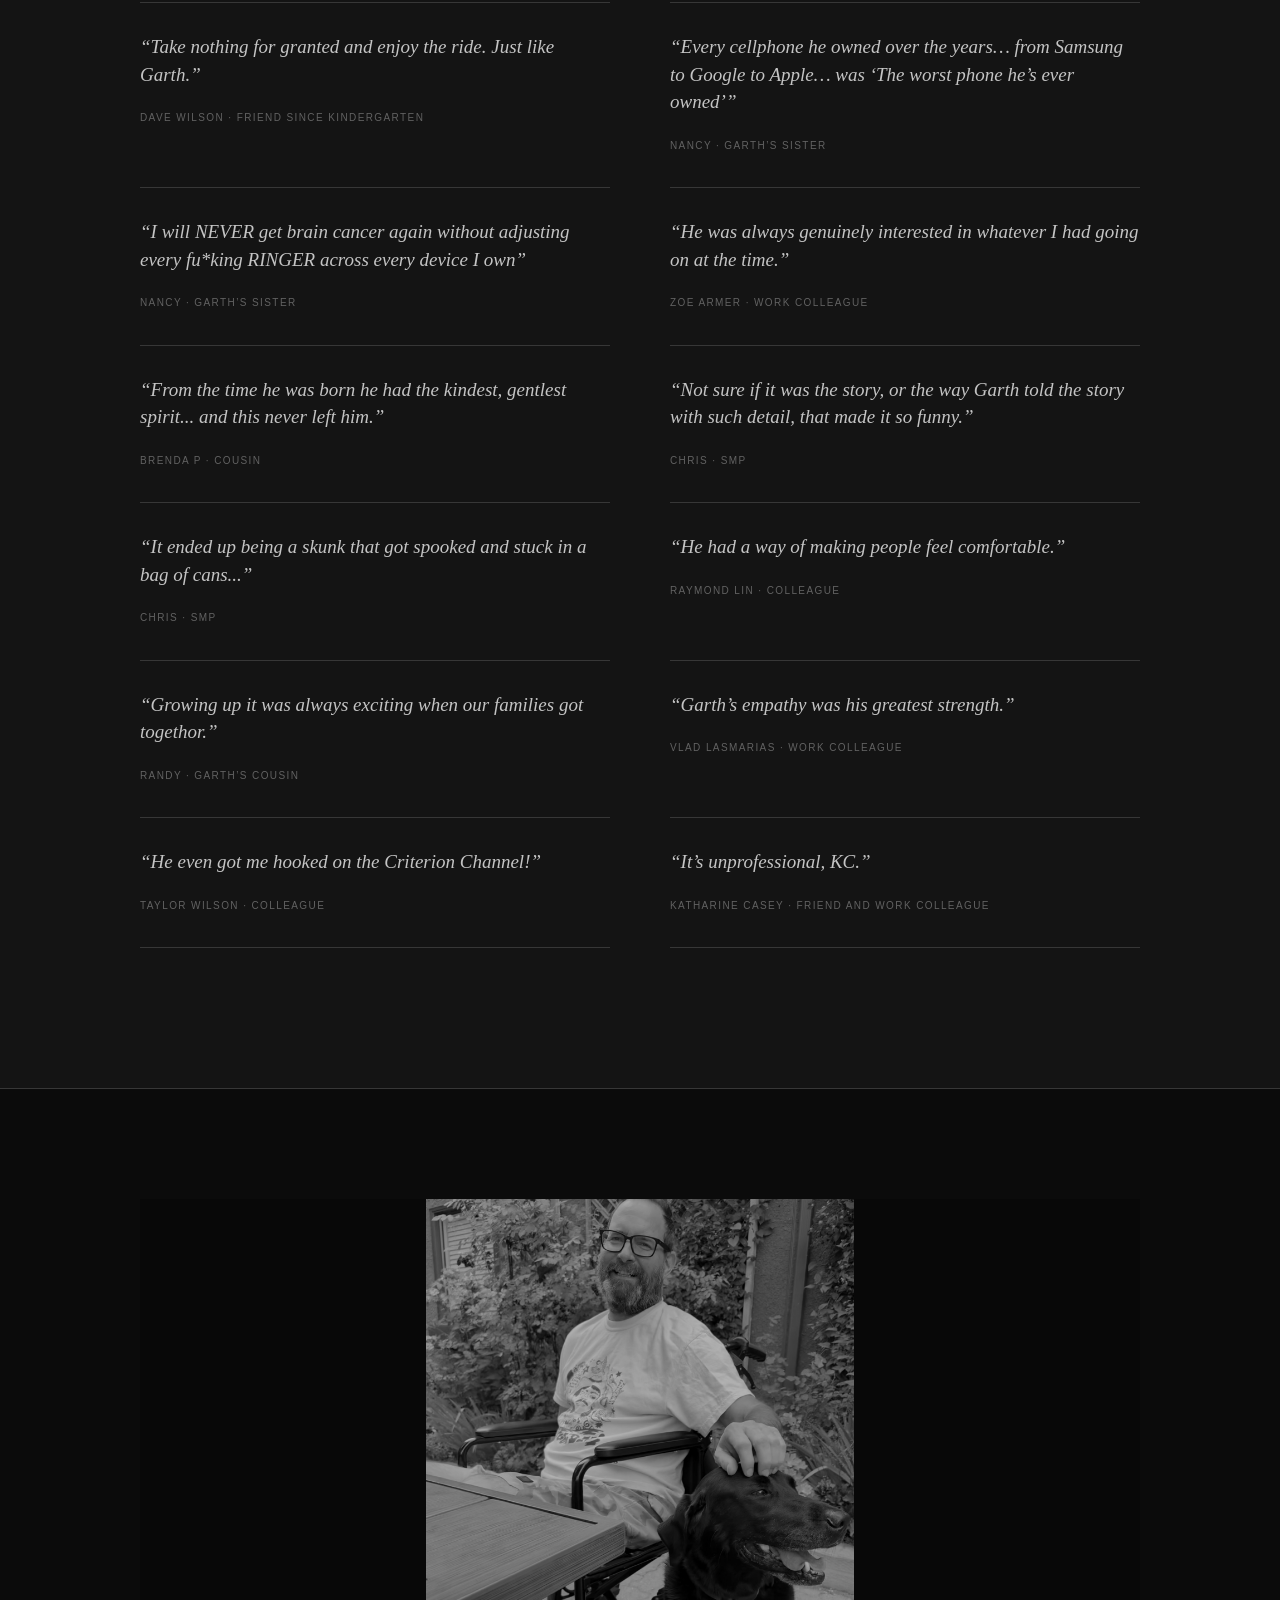
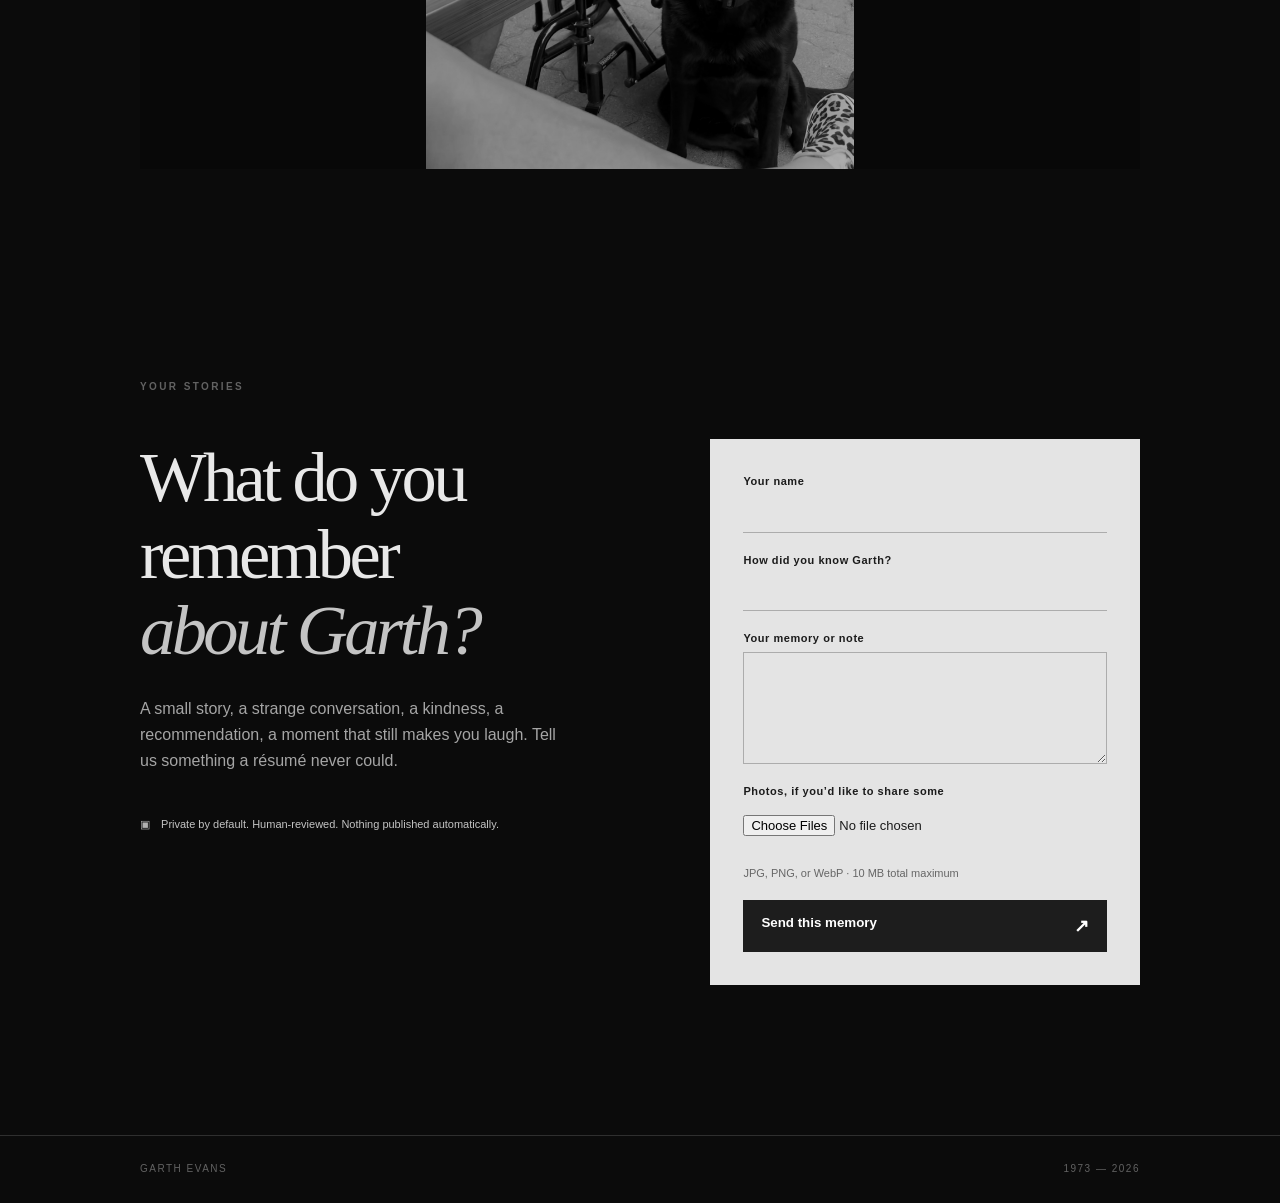
==== commit 208a5a7f: "Refine gathering remembrance" ====
--- a/index.html
+++ b/index.html
@@ -39,7 +39,7 @@
           <h2>October 6<br /><em>at 2:00 pm</em></h2>
           <div class="gathering-copy">
             <p><strong>Visualization &amp; Emerging Media Studio (VEMS)</strong><br />Commons Building, COM 107<br />UBC Okanagan</p>
-            <p>On October 6, friends, family and colleagues gathered here to remember Garth. Nancy joined us, and many people from across UBC Okanagan came together. It was a good gathering — warm, informal, and full of stories.</p>
+            <p>On October 6, friends, colleagues and family gathered in VEMS to remember Garth. Nancy was with us, along with many of the people he had worked with and cared about across UBC Okanagan. There were stories, laughter, and a lot of affection. It was a lovely gathering.</p>
           </div>
         </div>
       </section>
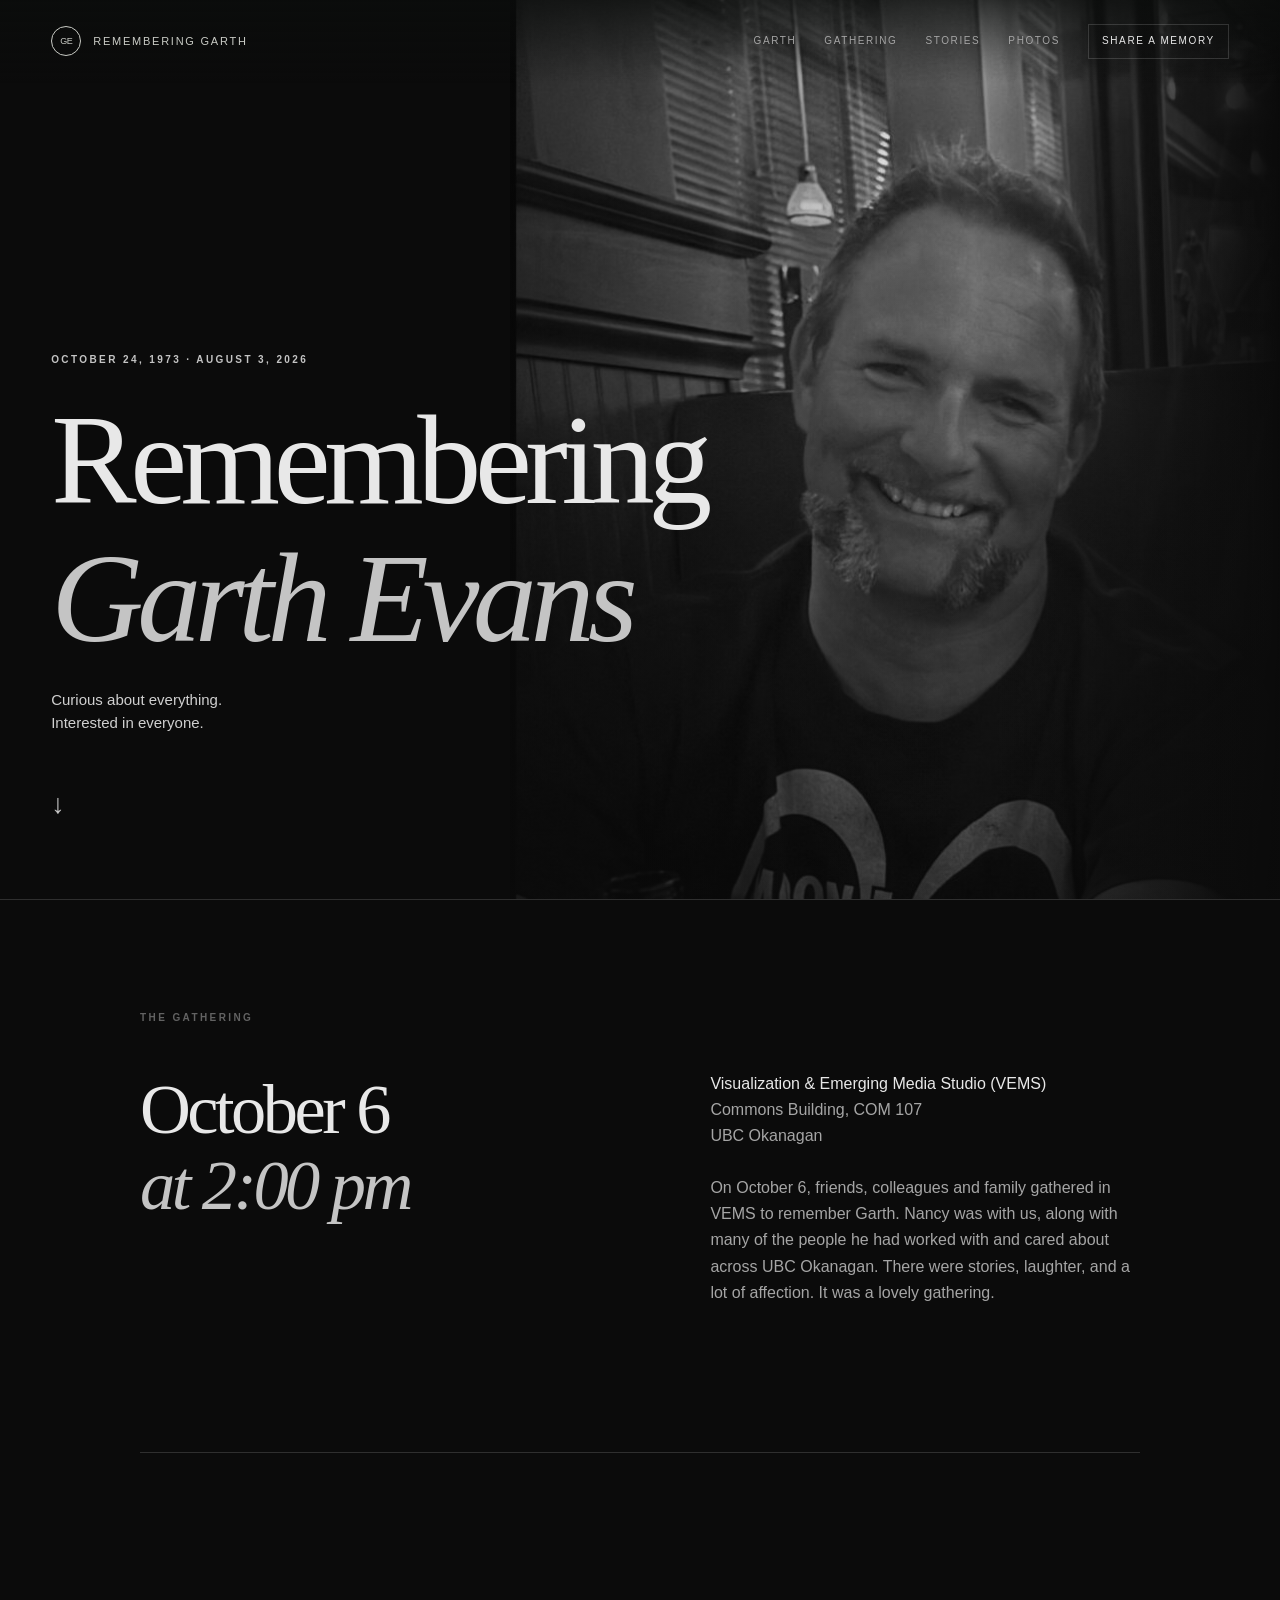
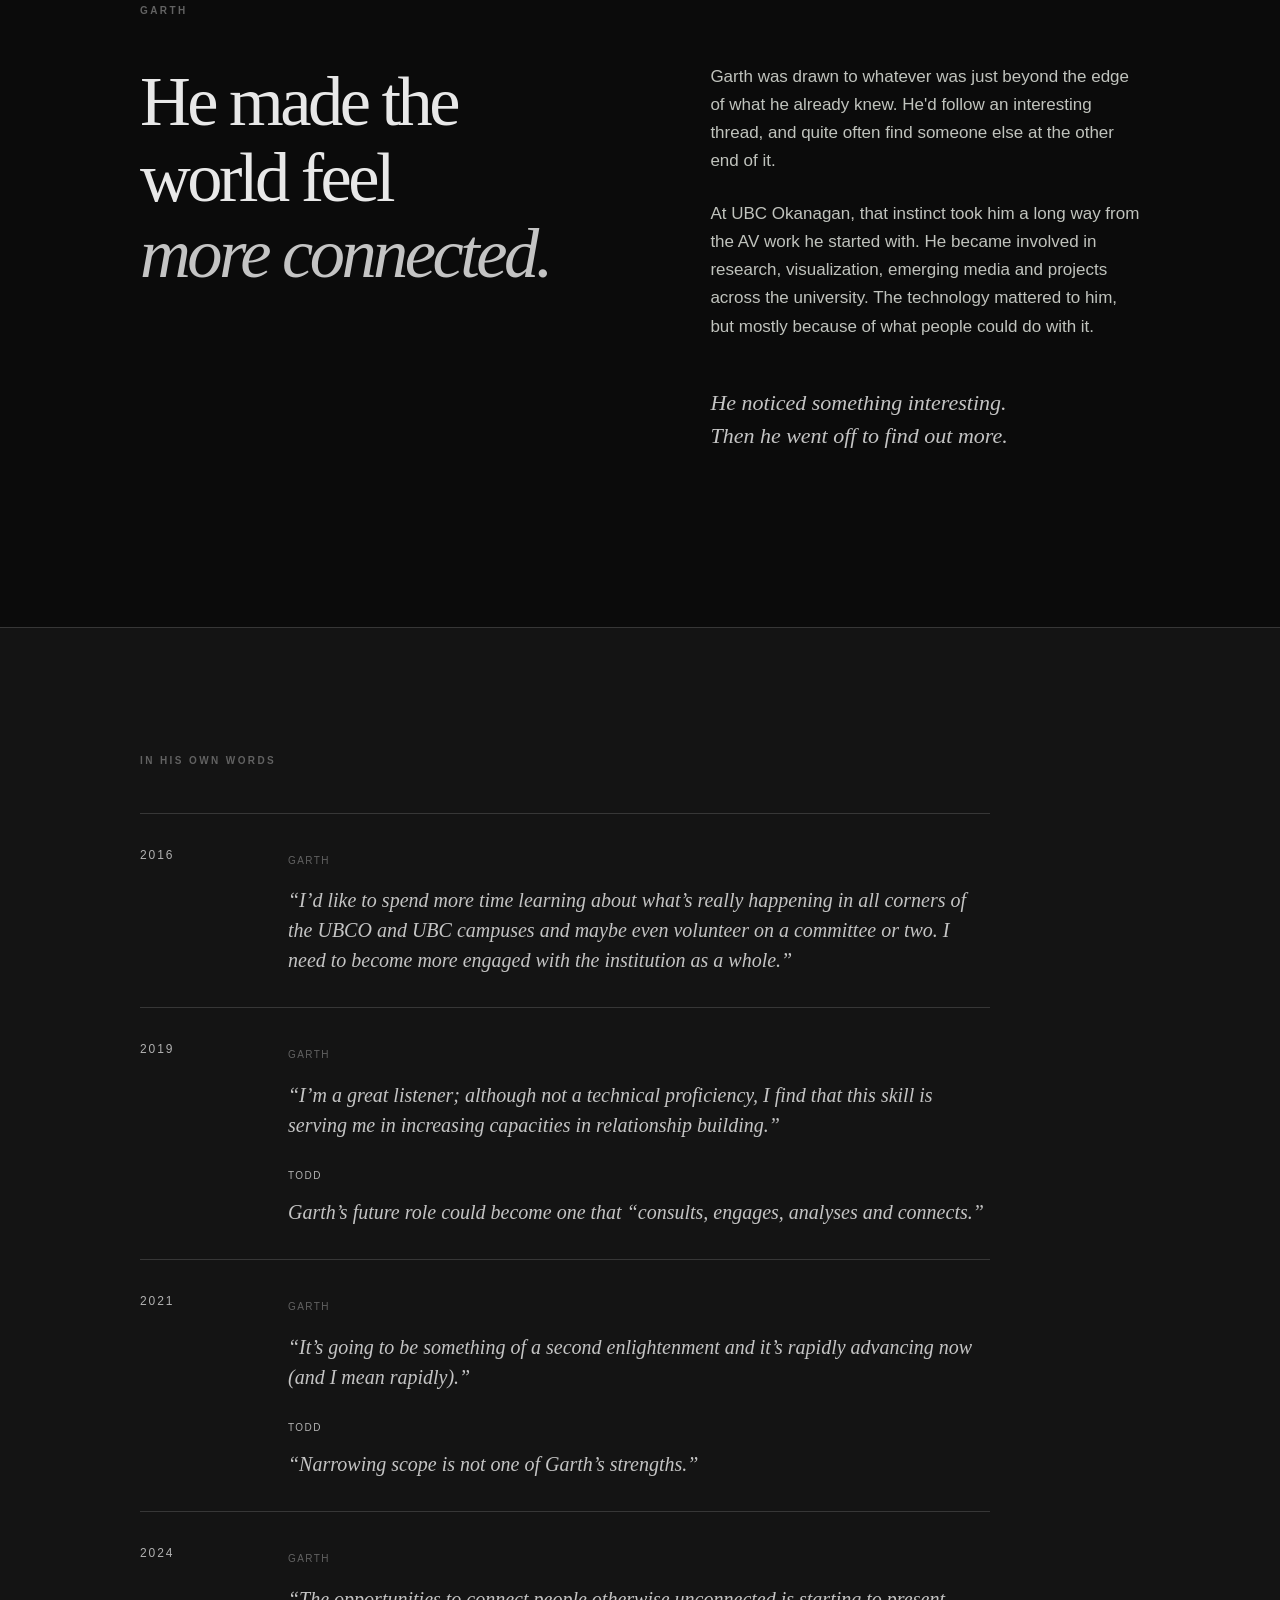
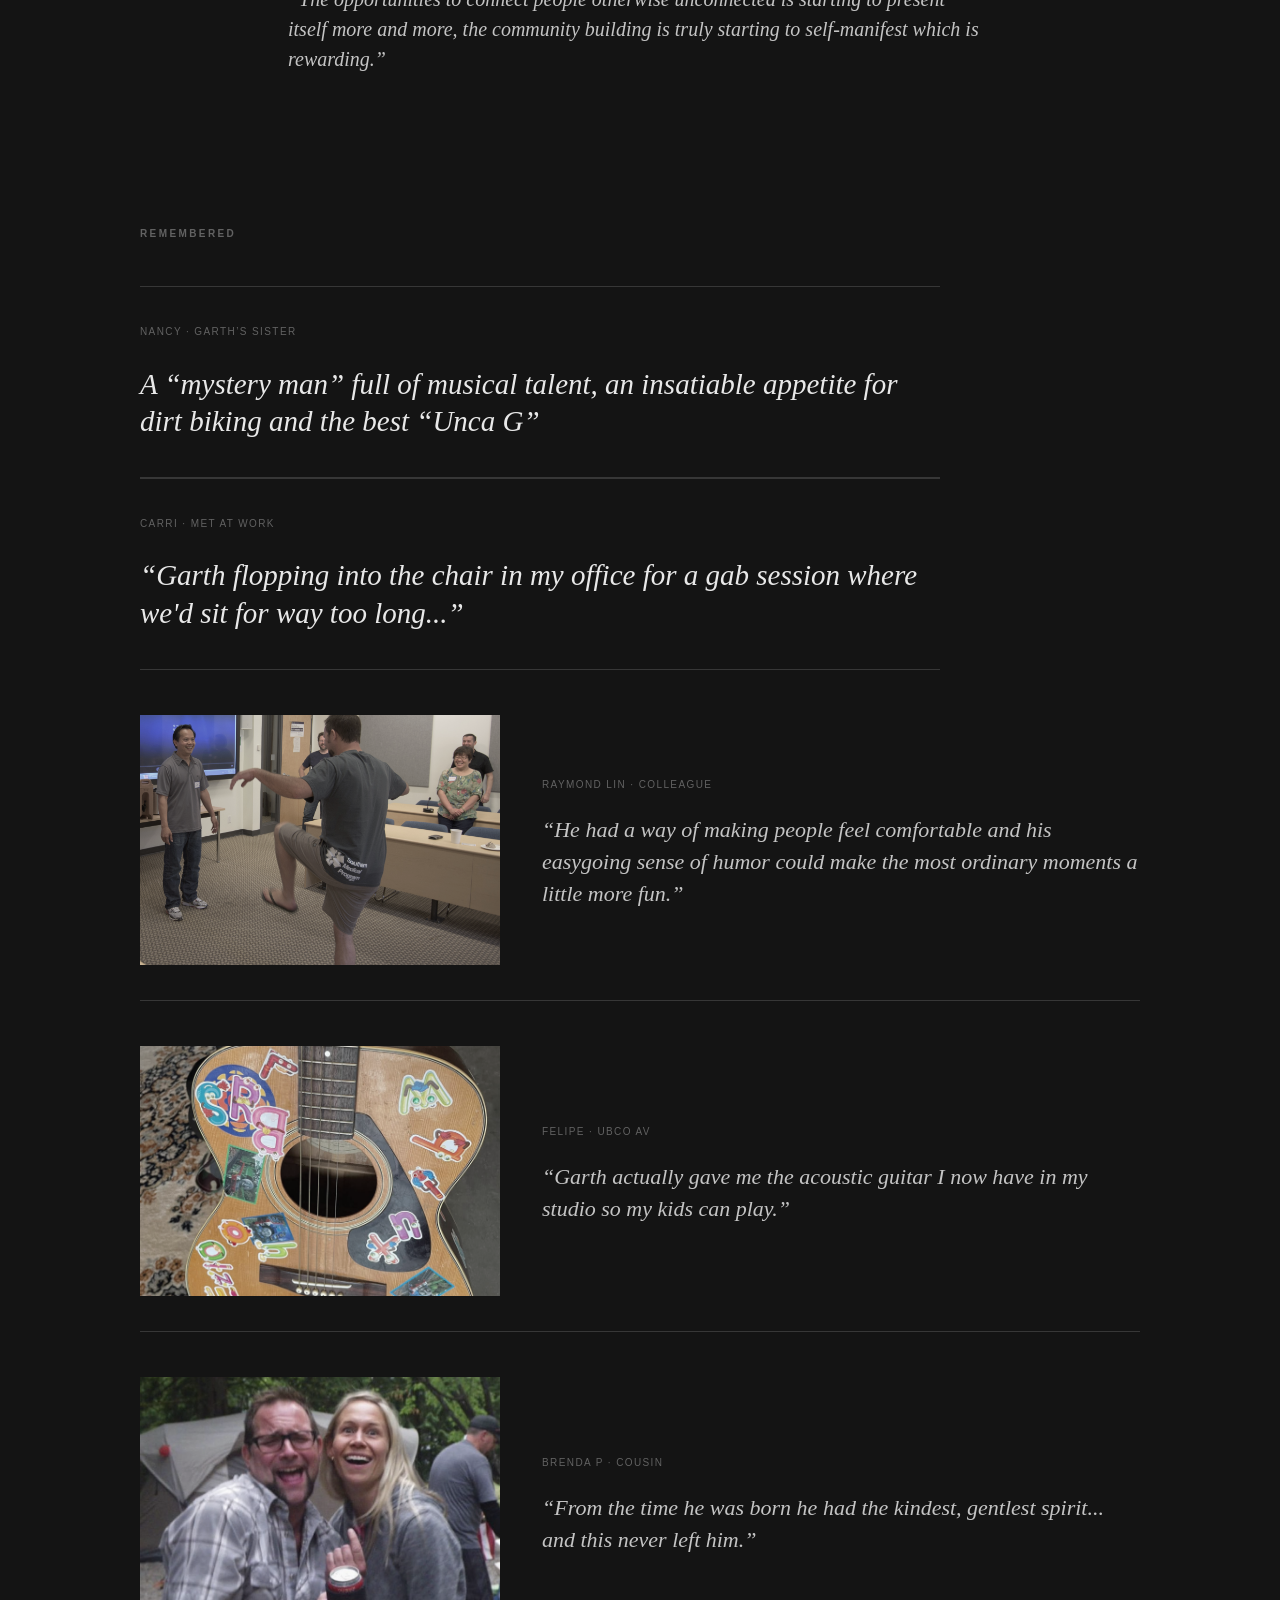
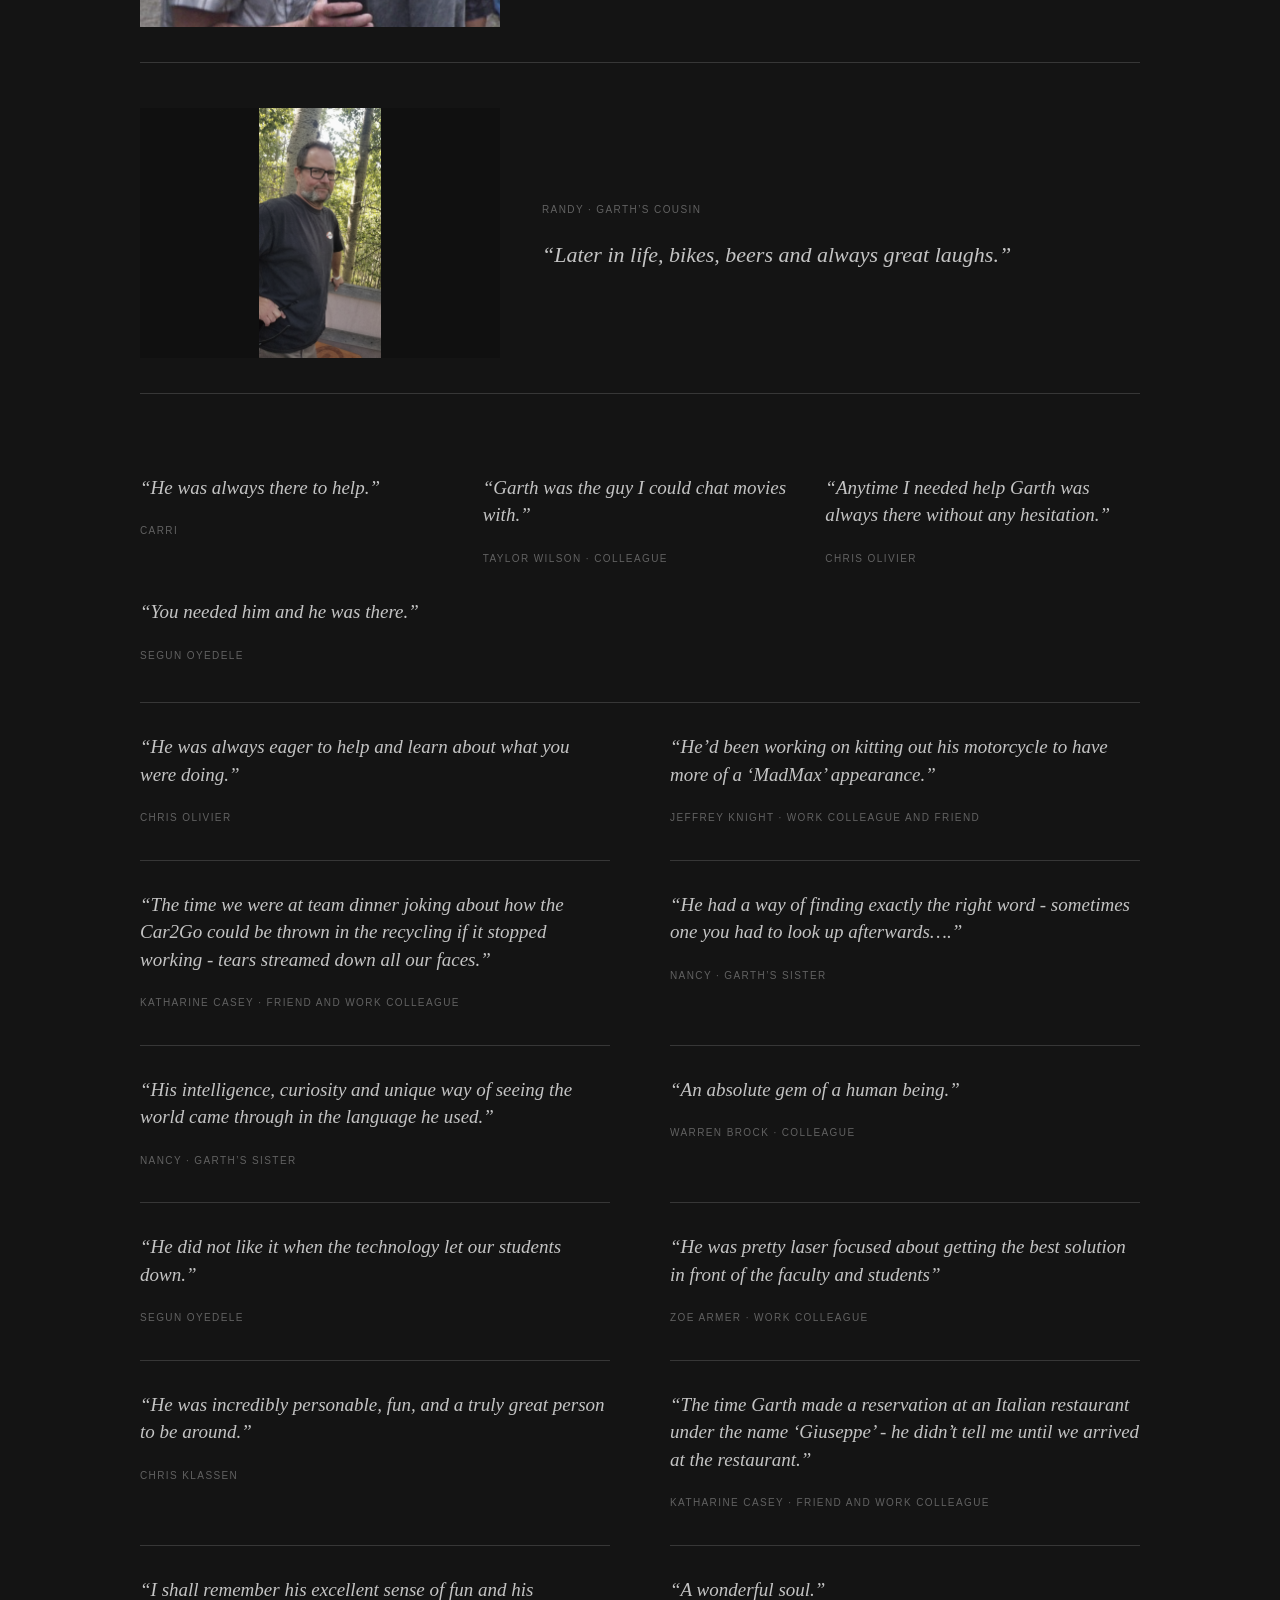
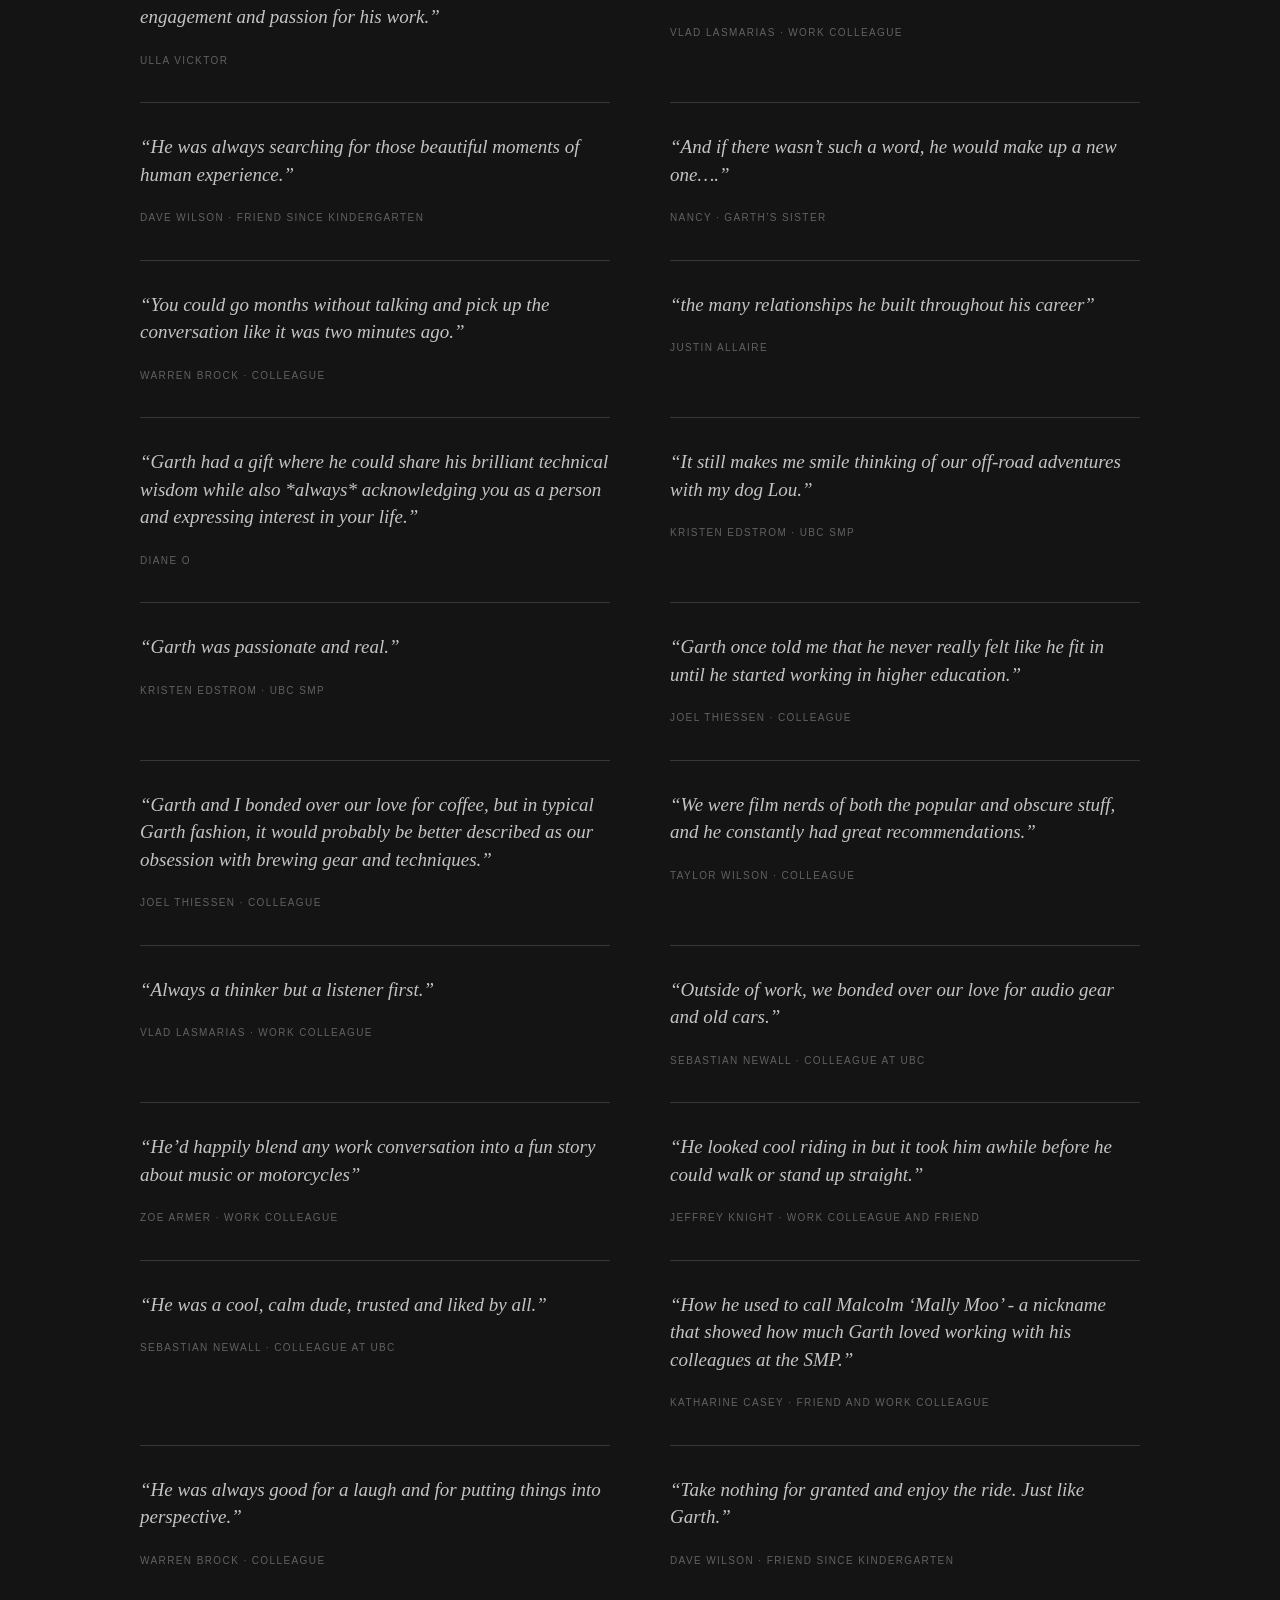
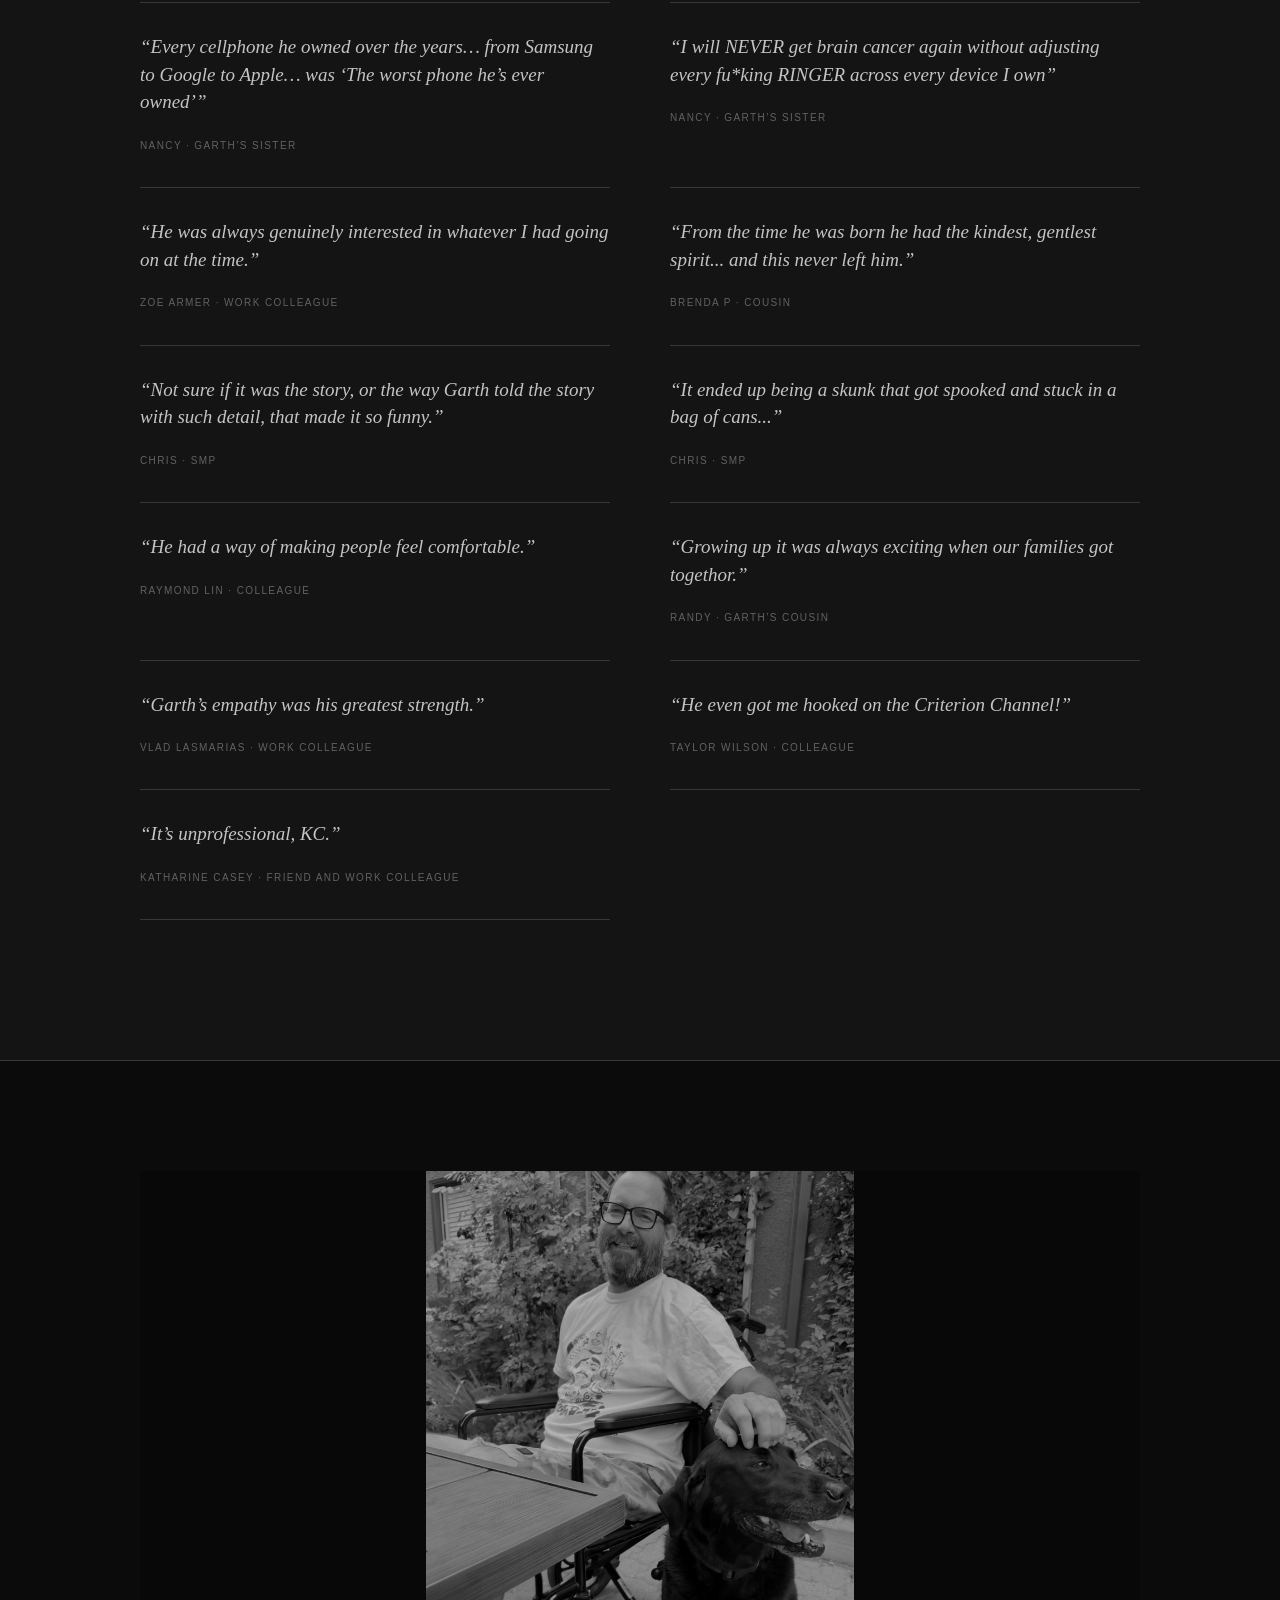
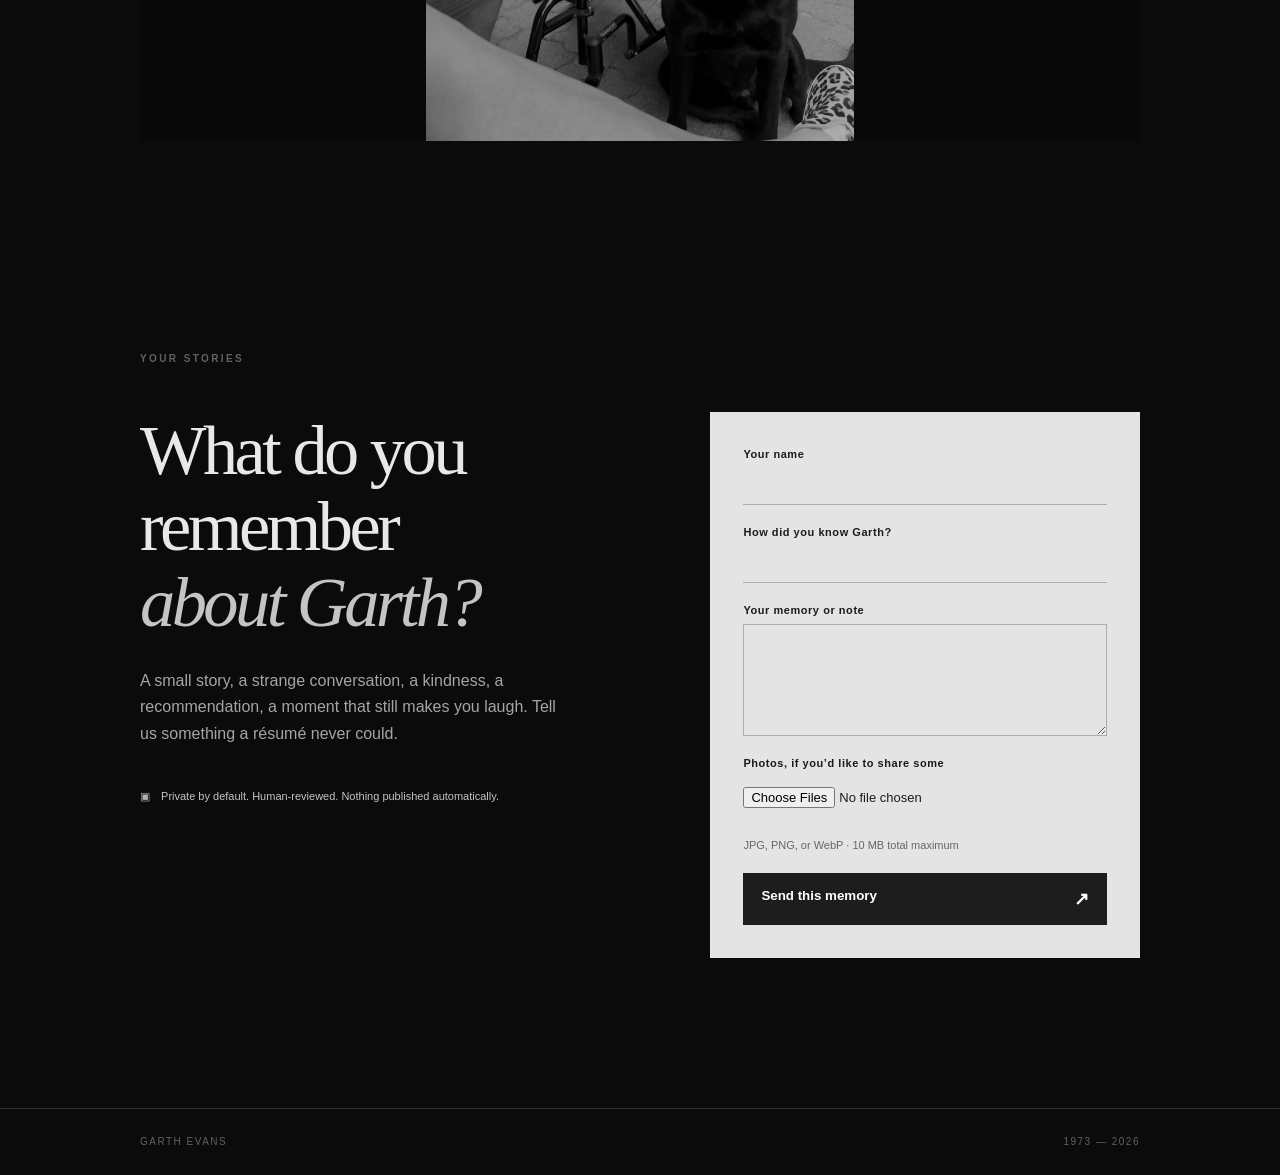
==== commit 46334292: "Remove personal devices quote" ====
--- a/index.html
+++ b/index.html
@@ -123,7 +123,6 @@
               <blockquote><p>“He’d happily blend any work conversation into a fun story about music or motorcycles”</p><cite>Zoe Armer · work colleague</cite></blockquote>
               <blockquote><p>“He looked cool riding in but it took him awhile before he could walk or stand up straight.”</p><cite>Jeffrey Knight · work colleague and friend</cite></blockquote>
               <blockquote><p>“He was a cool, calm dude, trusted and liked by all.”</p><cite>Sebastian Newall · colleague at UBC</cite></blockquote>
-              <blockquote><p>“Garth had a love/hate with technology… personal devices to be exact.”</p><cite>Nancy · Garth’s sister</cite></blockquote>
               <blockquote><p>“How he used to call Malcolm ‘Mally Moo’ - a nickname that showed how much Garth loved working with his colleagues at the SMP.”</p><cite>Katharine Casey · friend and work colleague</cite></blockquote>
               <blockquote><p>“He was always good for a laugh and for putting things into perspective.”</p><cite>Warren Brock · colleague</cite></blockquote>
               <blockquote><p>“Take nothing for granted and enjoy the ride. Just like Garth.”</p><cite>Dave Wilson · friend since kindergarten</cite></blockquote>
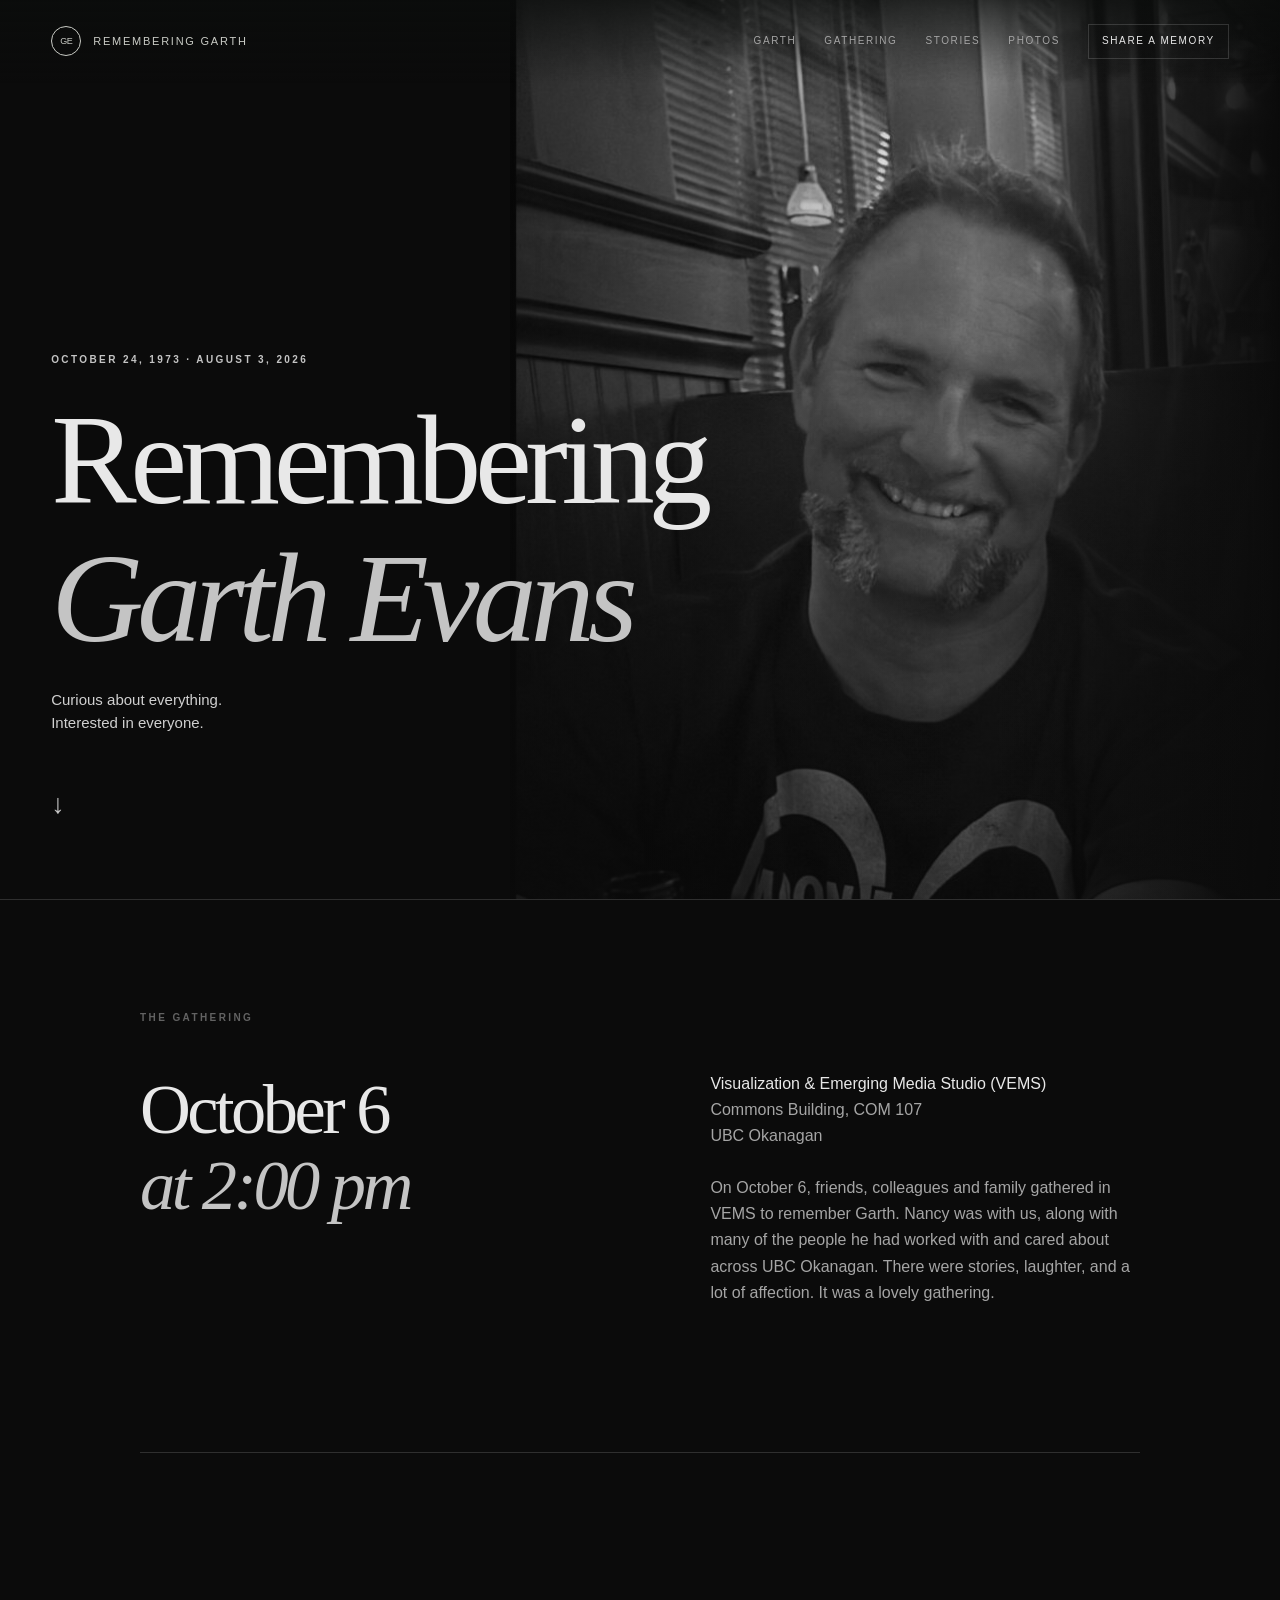
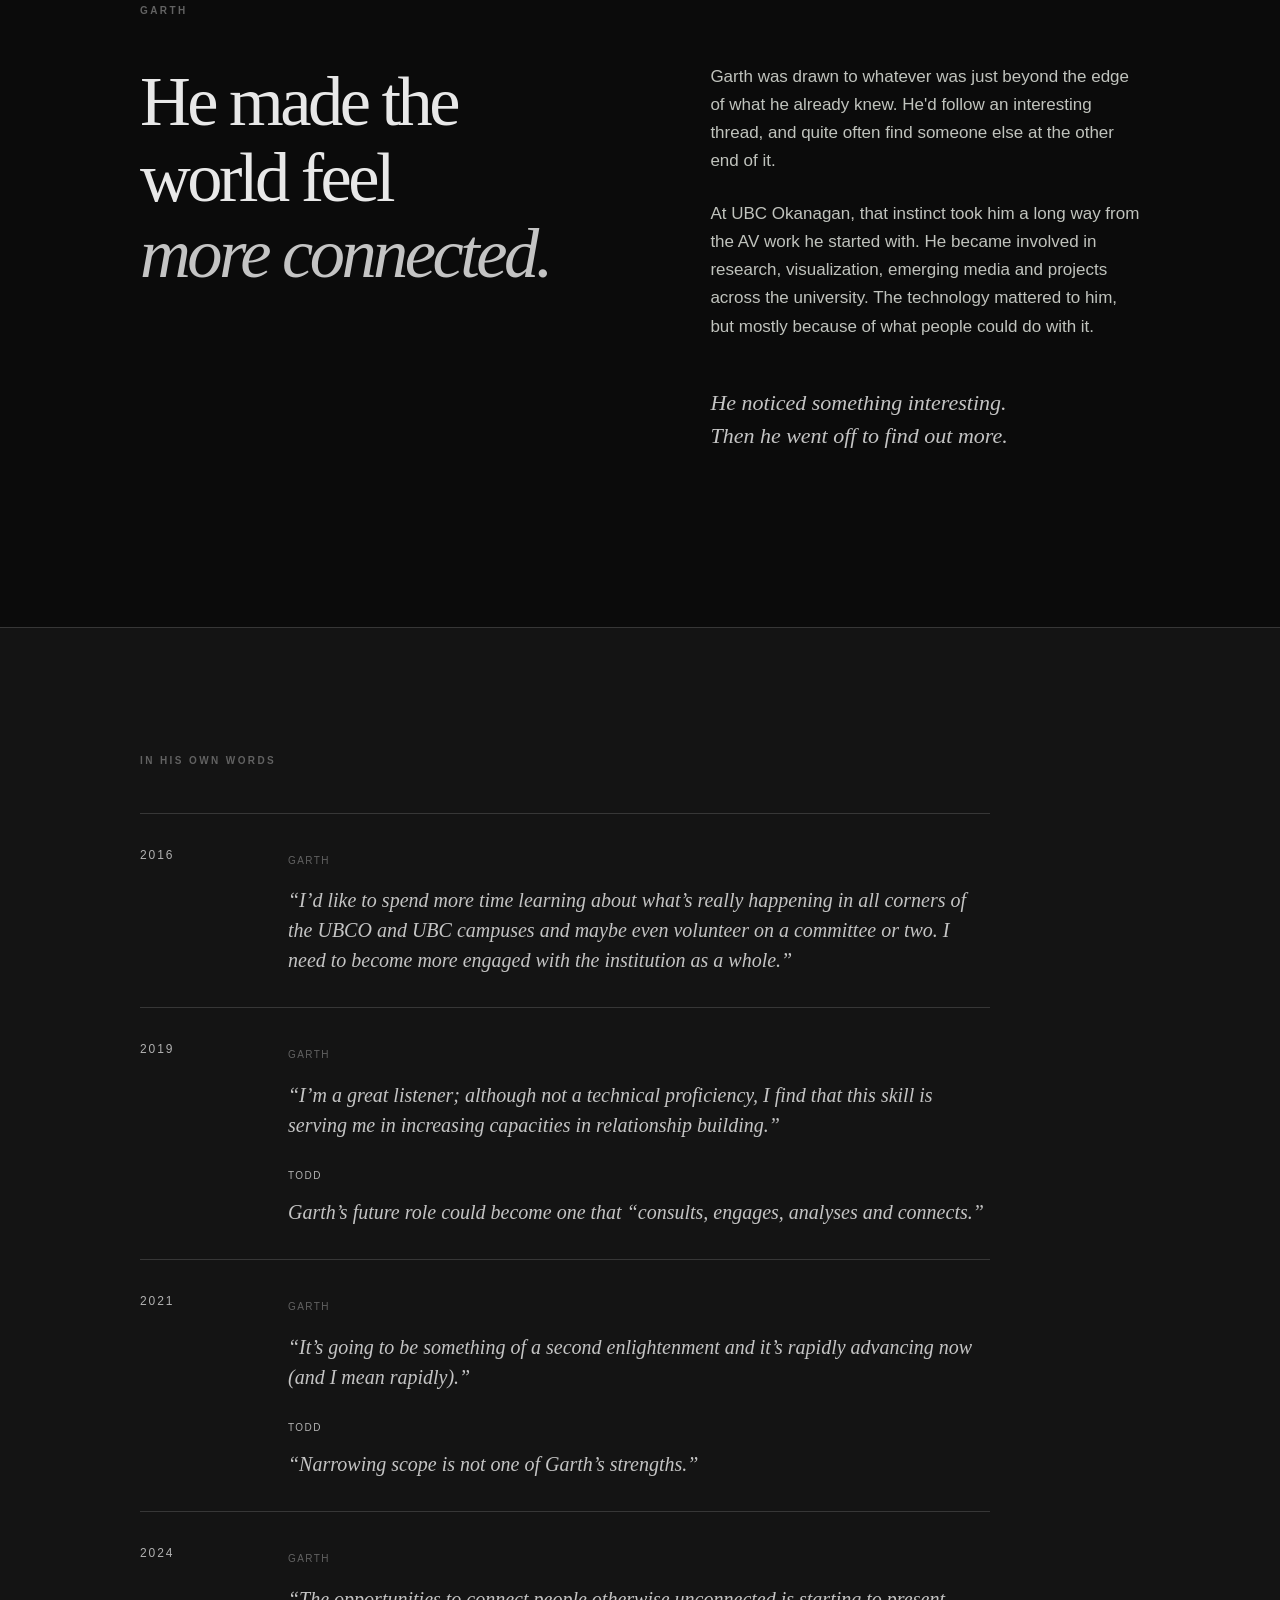
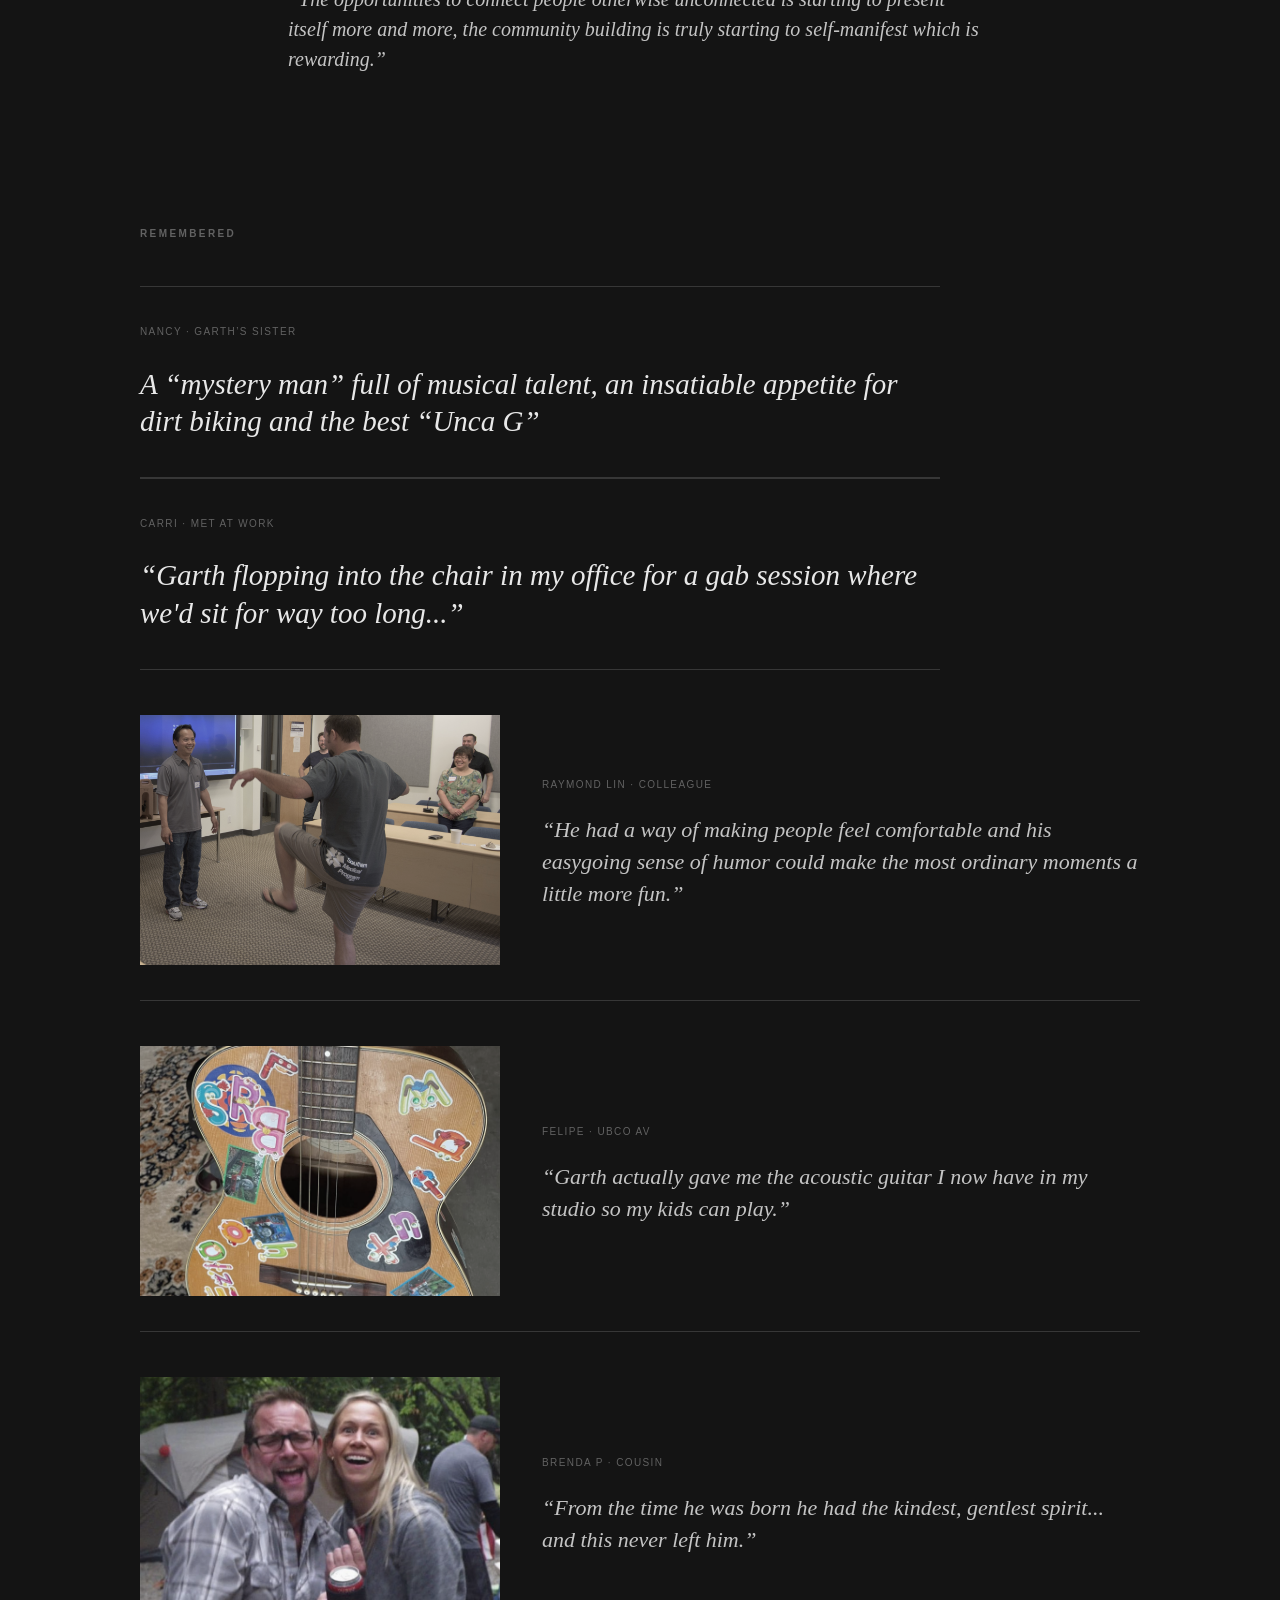
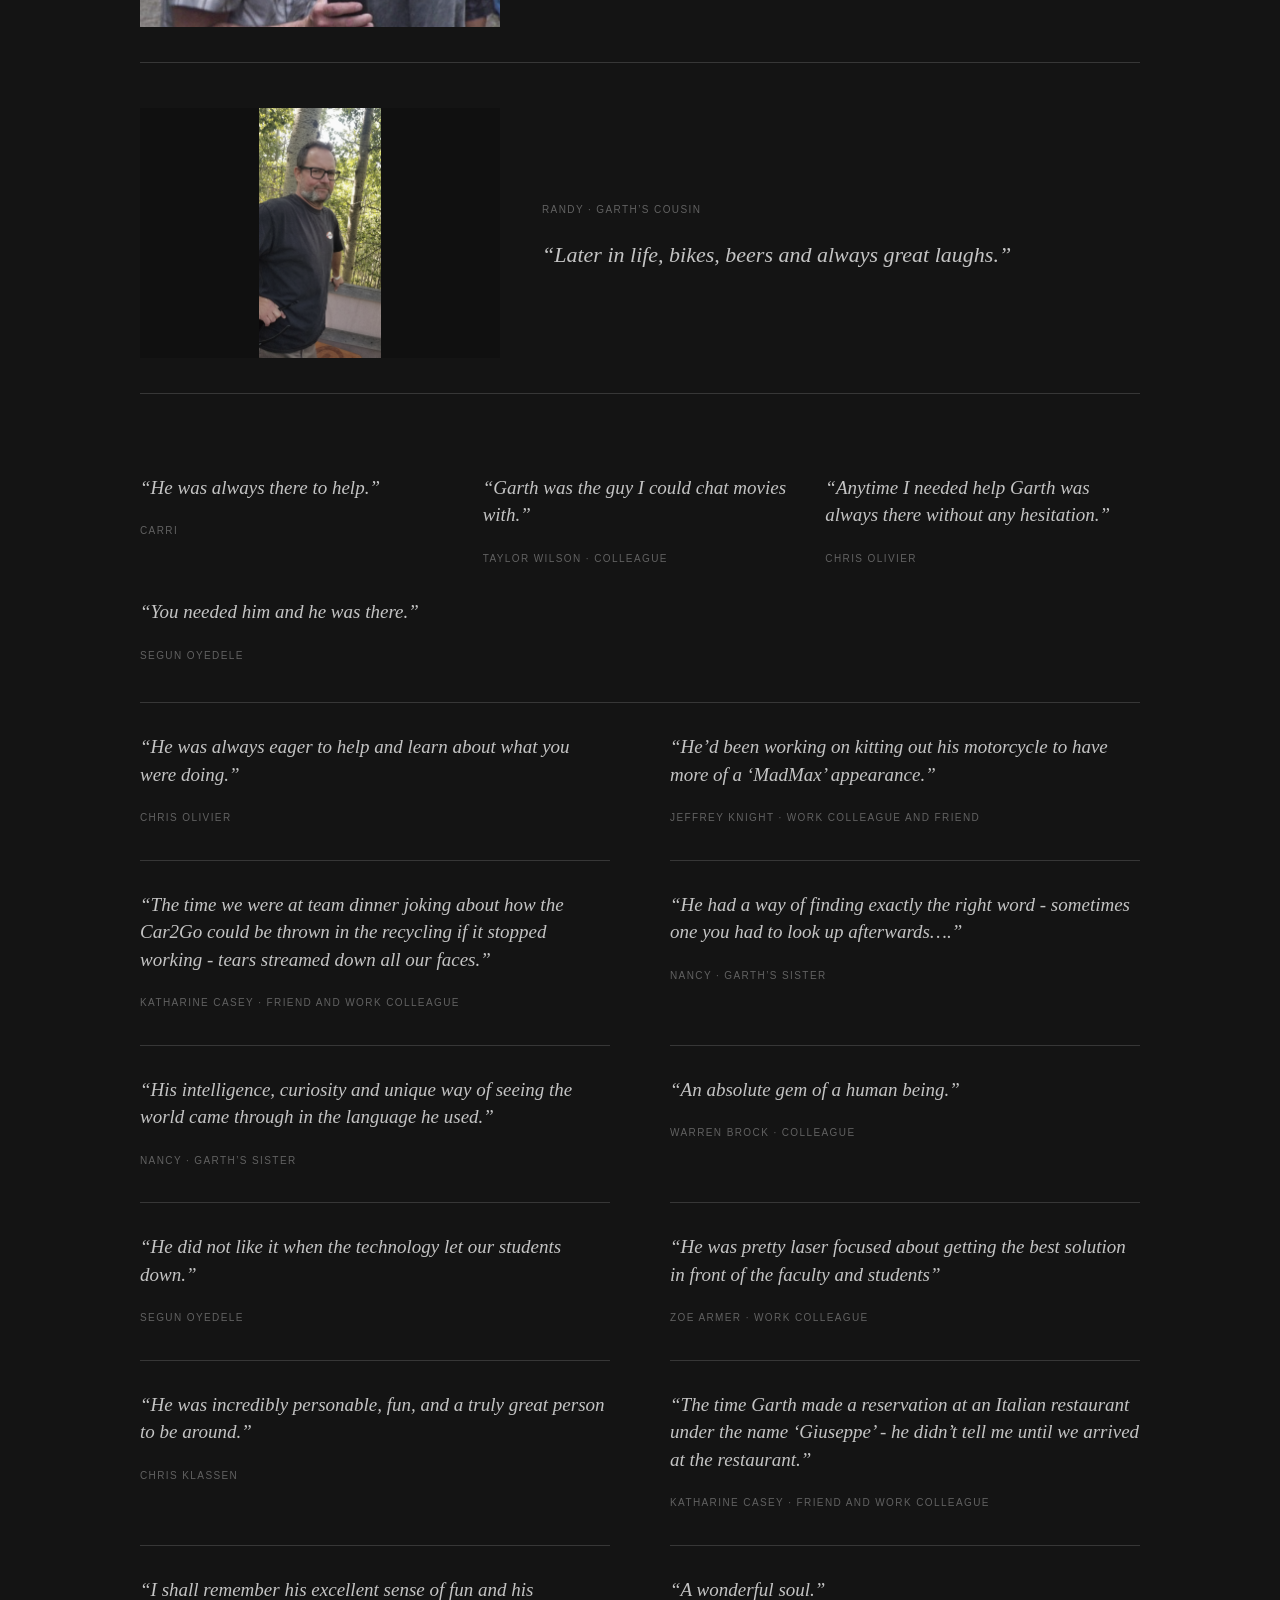
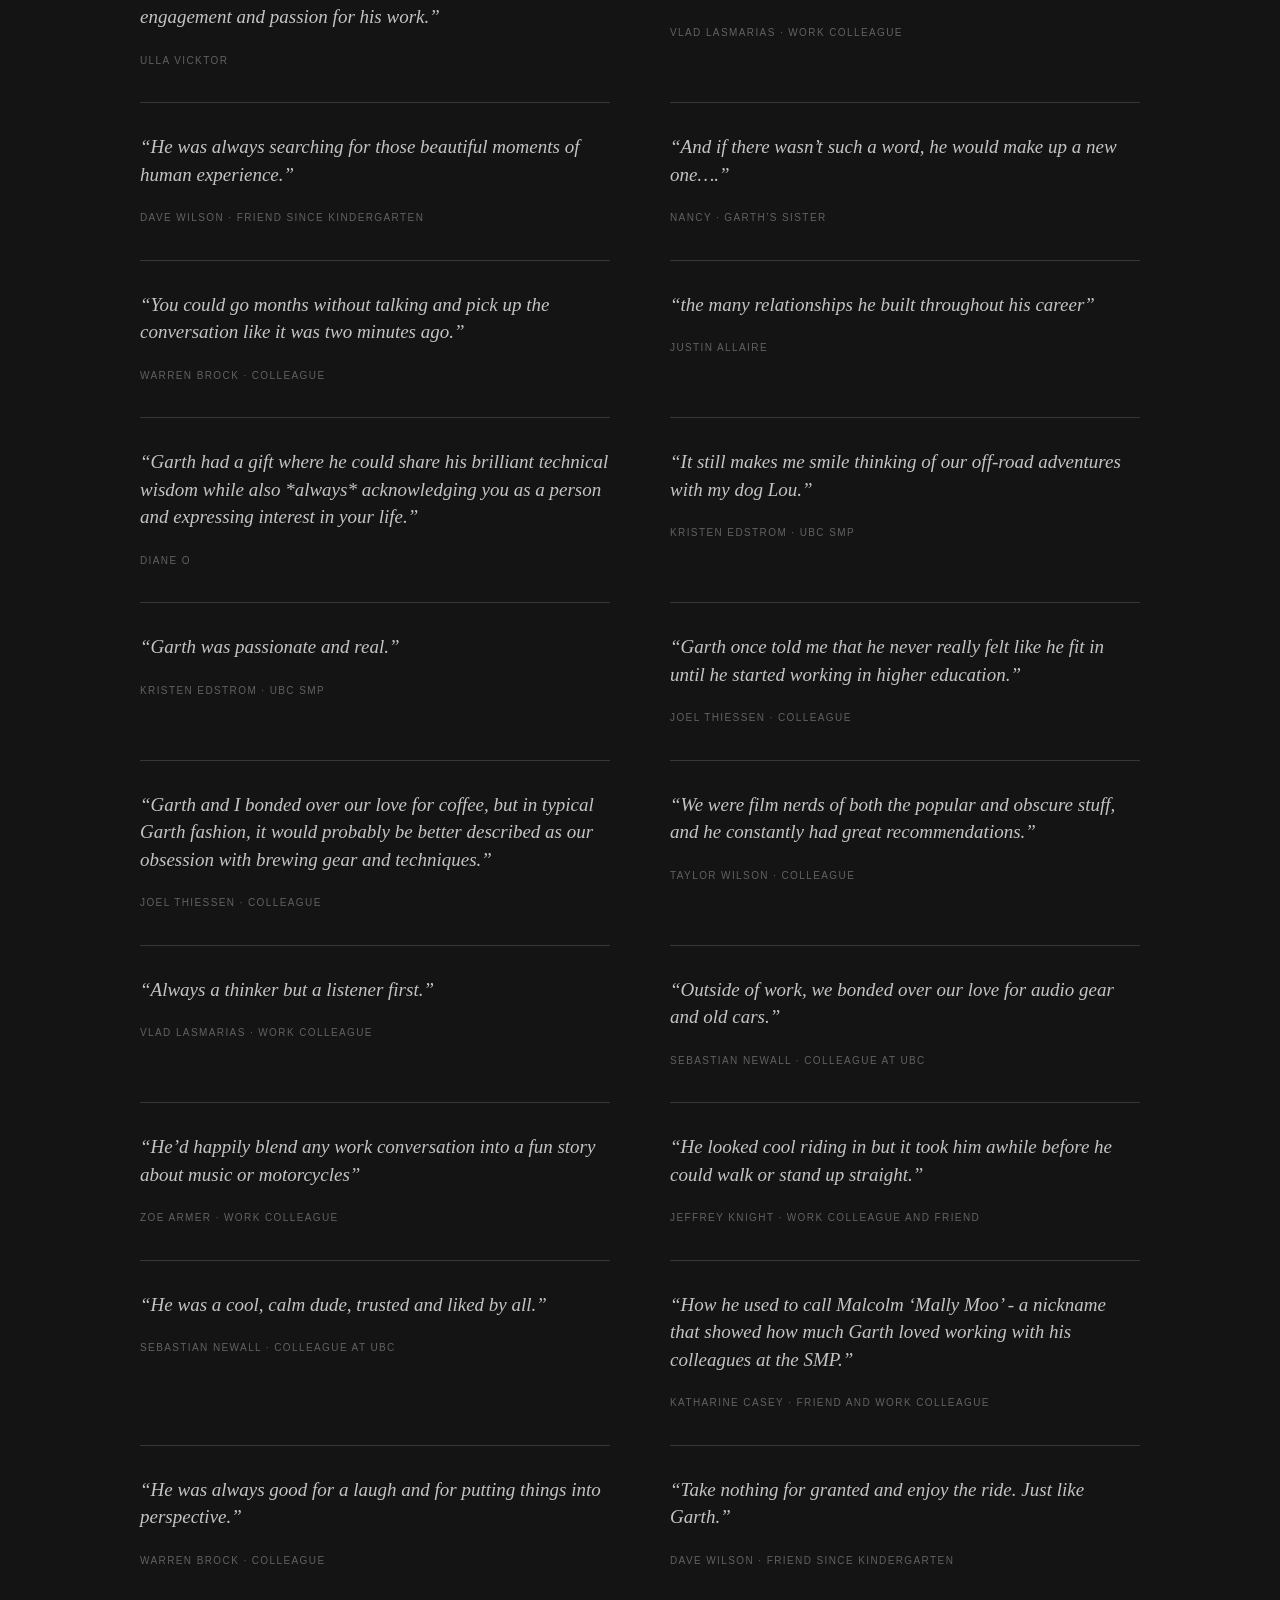
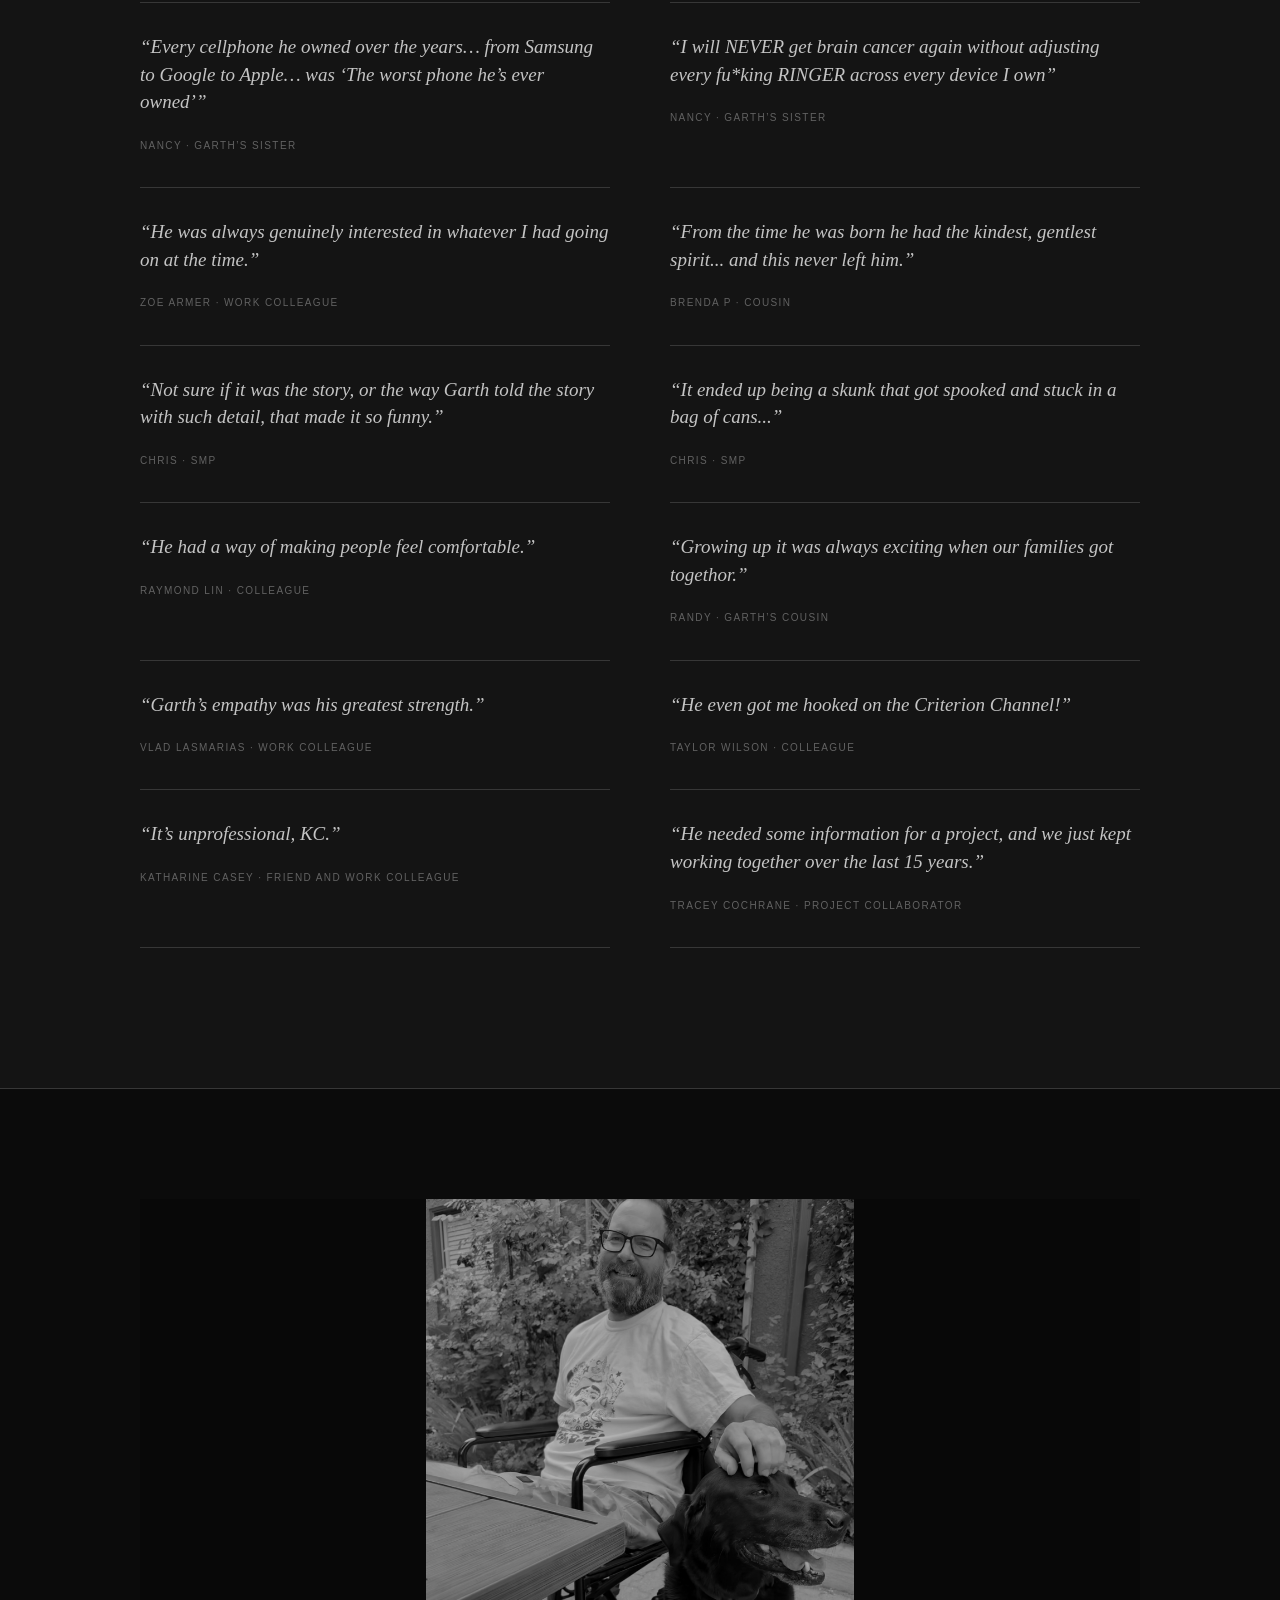
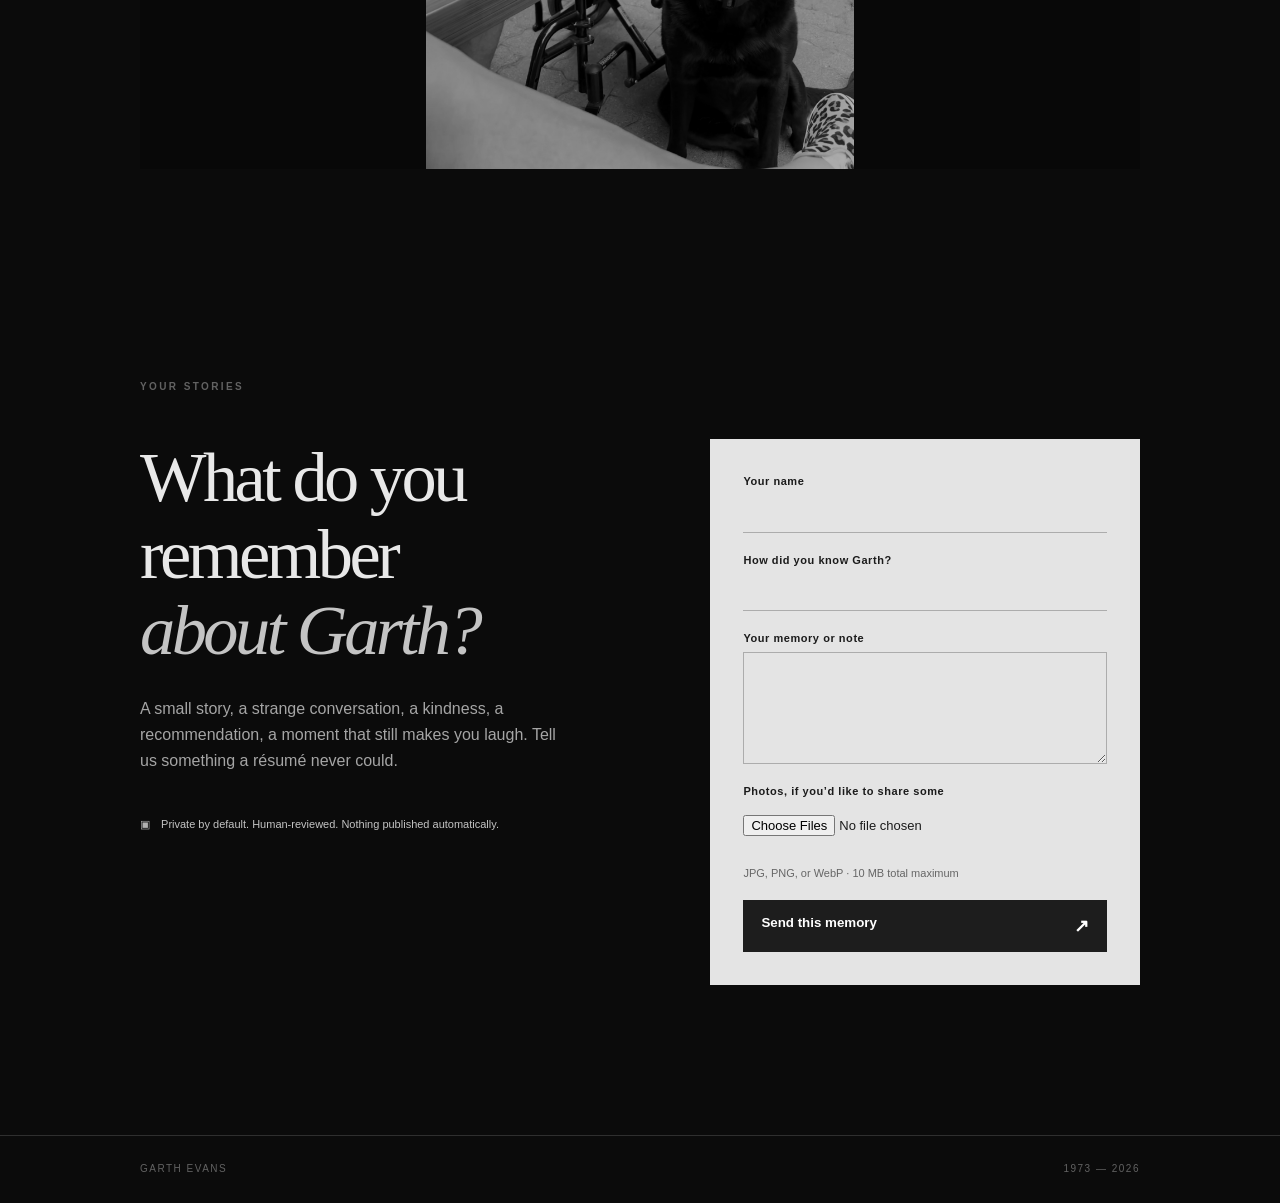
==== commit 736f4fc5: "Add Tracey Cochrane memory to Stories Co-Authored-By: Claude Opus 5.5 <noreply@anthropic.com>" ====
--- a/index.html
+++ b/index.html
@@ -137,6 +137,7 @@
               <blockquote><p>“Garth’s empathy was his greatest strength.”</p><cite>Vlad Lasmarias · work colleague</cite></blockquote>
               <blockquote><p>“He even got me hooked on the Criterion Channel!”</p><cite>Taylor Wilson · colleague</cite></blockquote>
               <blockquote><p>“It’s unprofessional, KC.”</p><cite>Katharine Casey · friend and work colleague</cite></blockquote>
+              <blockquote><p>“He needed some information for a project, and we just kept working together over the last 15 years.”</p><cite>Tracey Cochrane · project collaborator</cite></blockquote>
             </div>
           </div>
         </div>
